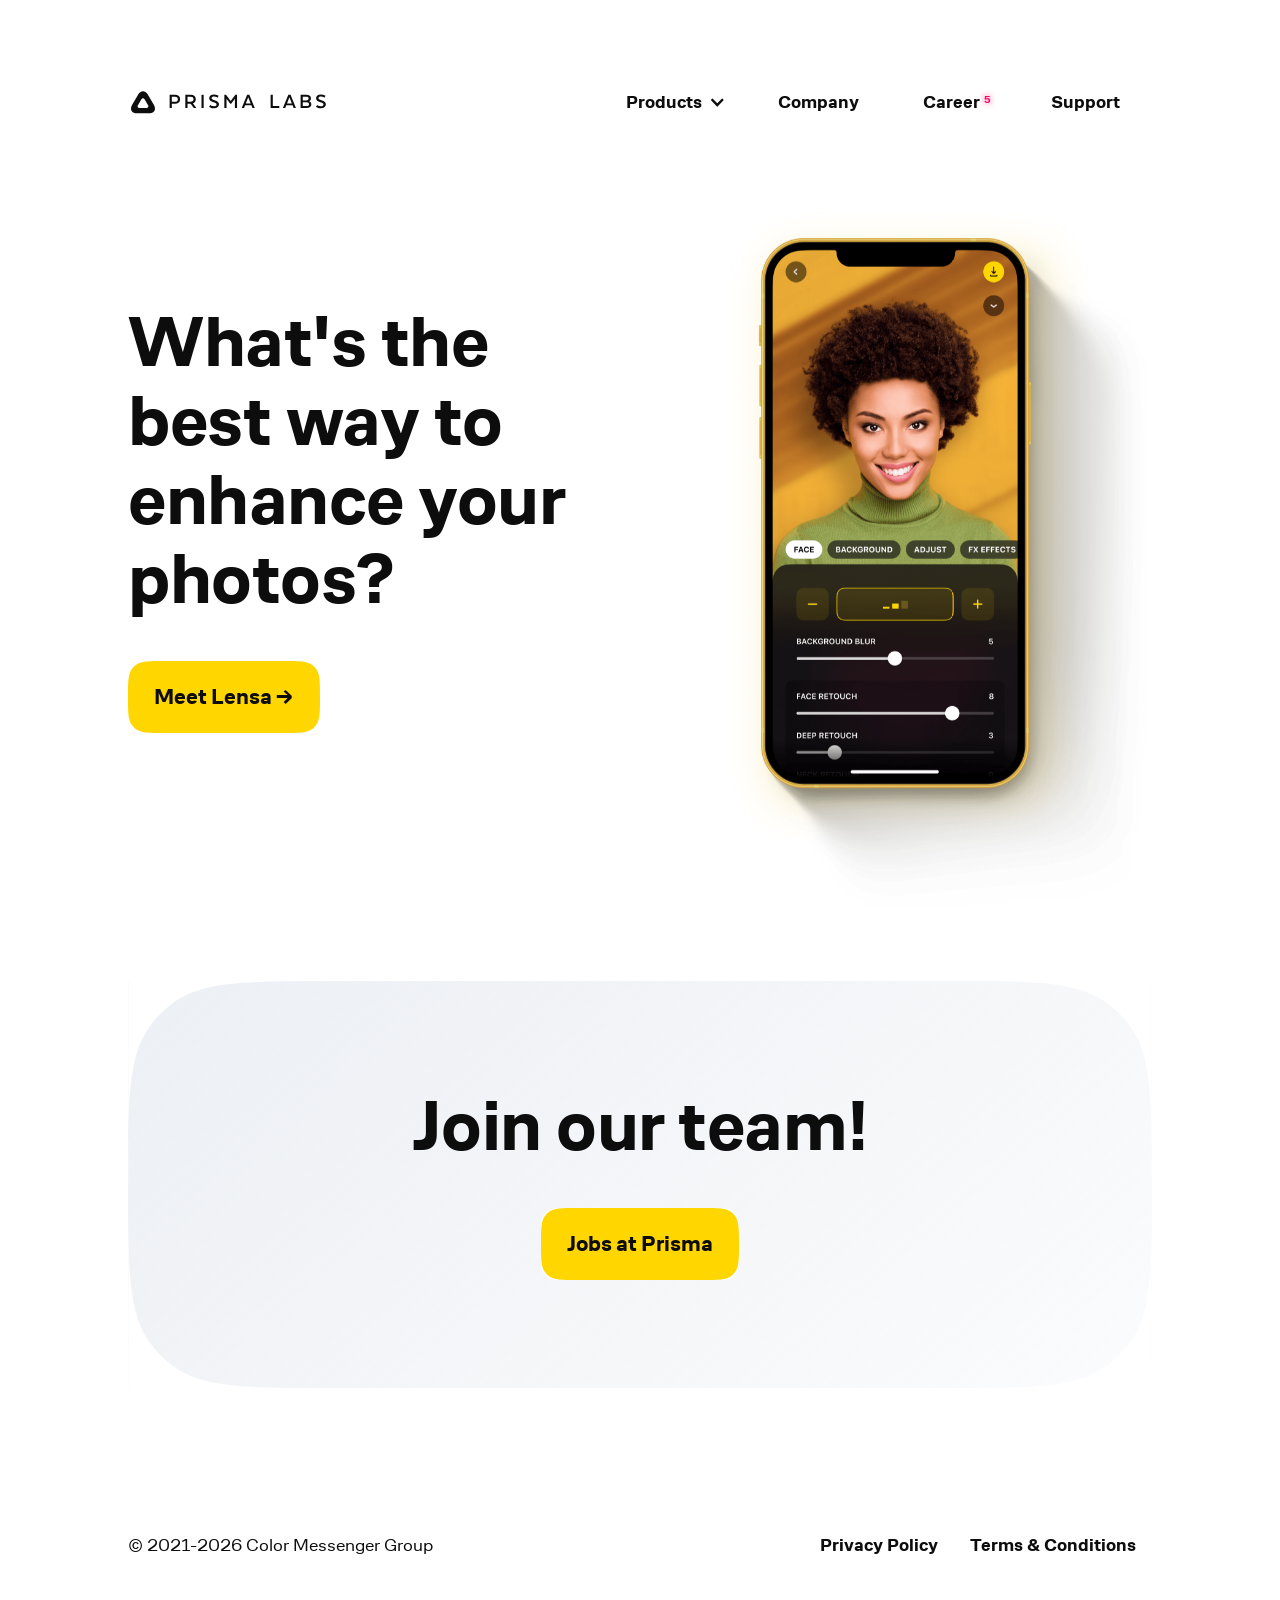
==== index.html @ f0681a7a "初始化" ====
<!DOCTYPE html>
<html data-wf-page="610d3887fad63a102758cff1" data-wf-site="60a2288cdfec46c81a8fad1d" class=" w-mod-js w-mod-ix">
<head>
    <meta http-equiv="Content-Type" content="text/html; charset=UTF-8">
    <style>.wf-force-outline-none[tabindex="-1"]:focus {
        outline: none;
    }</style>

    <title>Color Messenger</title>
    <meta content="Building the future of photo and video editing." name="description">
    <meta content="Color Messenger" property="og:title">
    <meta content="Building the future of photo and video editing." property="og:description">
    <meta content="https://colormessenger.group/image/Home-og.jpg" property="og:image">
    <meta content="Color Messenger" property="twitter:title">
    <meta content="Building the future of photo and video editing." property="twitter:description">
    <meta content="https://colormessenger.group/image/Home-og.jpg" property="twitter:image">
    <meta property="og:type" content="website">
    <meta content="summary_large_image" name="twitter:card">
    <meta content="width=device-width, initial-scale=1" name="viewport">
    <link href="./css/normalize.css" rel="stylesheet" type="text/css">
    <link href="./css/components.css" rel="stylesheet" type="text/css">
    <link href="./css/prisma-labs-e1c074.css" rel="stylesheet" type="text/css">
    <!-- [if lt IE 9]>
    <script src="https://cdnjs.cloudflare.com/ajax/libs/html5shiv/3.7.3/html5shiv.min.js"
            type="text/javascript"></script><![endif] -->
    <script type="text/javascript" async="" src="script/analytics.js"></script>
    <script type="text/javascript">!function (o, c) {
        var n = c.documentElement, t = " w-mod-";
        n.className += t + "js", ("ontouchstart" in o || o.DocumentTouch && c instanceof DocumentTouch) && (n.className += t + "touch")
    }(window, document);</script>
    <link href="https://colormessenger.group/image/favicon.png" rel="shortcut icon" type="image/x-icon">
    <link href="https://colormessenger.group/image/webclip.png" rel="apple-touch-icon">
    <script async="" src="./script/js"></script>
    <script type="text/javascript">window.dataLayer = window.dataLayer || [];

    function gtag() {
        dataLayer.push(arguments);
    }

    gtag('js', new Date());
    gtag('config', 'UA-79852808-1', {'anonymize_ip': false});</script>
    <style>
        video {
            background-color: transparent !important;
            top: 0;
            left: 0;
            clip-path: inset(1px 1px);
        }
    </style>
    <!--  F’in sweet Webflow Hacks  -->
    <script>
        // when the DOM is ready
        document.addEventListener("DOMContentLoaded", function () {
            // get the the span element
            const yrSpan = document.querySelector('.current-year');
            // get the current year
            const currentYr = new Date().getFullYear();
            // set the year span element's text to the current year
            yrSpan.textContent = currentYr;
        });
    </script>
    <style>
        selector {
            cursor: none !important;
        }

        {
            cursor: none
        ;
            margin: 0
        ;
            padding: 0
        ;
        }
        .cursor-wrapper, .cursor-small {
            pointer-events: none;
        }

        .blend {
            mix-blend-mode: difference;
        }

        .pointer-none {
            pointer-events: none;
        }
    </style>
    <style type="text/css">/* Copyright 2014-present Evernote Corporation. All rights reserved. */
    @keyframes caretBlink {
        from {
            opacity: 1.0;
        }
        to {
            opacity: 0.0;
        }
    }

    @keyframes rotateSpinner {
        from {
            transform: rotate(0deg);
        }
        to {
            transform: rotate(360deg);
        }
    }

    #text-tool-caret {
        animation-name: caretBlink;
        animation-iteration-count: infinite;
        animation-timing-function: cubic-bezier(1.0, 0, 0, 1.0);
        animation-duration: 1s;
    }

    #en-markup-loading-spinner {
        position: absolute;
        top: calc(50% - 16px);
        left: calc(50% - 16px);
        width: 32px;
        height: 32px;
    }

    #en-markup-loading-spinner img {
        position: relative;
        top: 0px;
        left: 0px;
        animation-name: rotateSpinner;
        animation-duration: 0.6s;
        animation-iteration-count: infinite;
        animation-timing-function: linear;
    }
    </style>
    <style type="text/css">/* Copyright 2014-present Evernote Corporation. All rights reserved. */
    .skitchToastBoxContainer {
        position: absolute;
        width: 100%;
        text-align: center;
        top: 30px;
        -webkit-user-select: none;
        -moz-user-select: none;
        pointer-events: none;
    }

    .skitchToastBox {
        width: 200px;
        height: 16px;
        padding: 12px;
        background-color: rgba(47, 55, 61, 0.95);
        border-radius: 4px;
        color: white;
        cursor: default;
        font-size: 10pt;
        text-shadow: 1px 1px 2px rgba(0, 0, 0, 0.32);
        font-family: 'Soleil', Helvetica, Arial, sans-serif;
        border: 2px rgba(255, 255, 255, 0.38) solid;
    }

    .lang-zh-cn .skitchToastBox {
        font-family: '微软雅黑', 'Microsoft YaHei', SimSun,
        '&#x30E1;&#x30A4;&#x30EA;&#x30AA;', Meiryo, 'MS PGothic', 'Soleil',
        Helvetica, Arial, sans-serif;
    }

    .lang-ja-jp .skitchToastBox {
        font-family: '&#x30E1;&#x30A4;&#x30EA;&#x30AA;', Meiryo, 'MS PGothic',
        '微软雅黑', 'Microsoft YaHei', SimSun, 'Soleil', Helvetica, Arial,
        sans-serif;
    }

    .skitchToast {
        padding-left: 20px;
        padding-right: 20px;
        display: inline-block;
        height: 10px;
        color: #f1f5f8;
        text-align: center;
    }

    .skitchVisible {
        /* Don't remove this class it's a hack used by the Evernote Clipper */
    }
    </style>
    <style type="text/css">/* Copyright 2014-present Evernote Corporation. All rights reserved. */

    @font-face {
        font-family: 'Soleil';
        src: url([data-uri]);
        font-weight: normal;
        font-style: normal;
    }
    </style>
    <style type="text/css">/* Copyright 2019-present Evernote Corporation. All rights reserved. */

    #en-markup-disabled {
        position: fixed;
        z-index: 9999;
        width: 100%;
        height: 100%;
        top: 0px;
        left: 0px;
        cursor: default;
        -webkit-user-select: none;
    }

    #en-markup-alert-container {
        position: absolute;
        z-index: 9999;
        width: 450px;
        left: calc(50% - 225px);
        top: calc(50% - 85px);
        background-color: white;
        box-shadow: 0 2px 7px 1px rgba(0, 0, 0, 0.35);
        -webkit-user-select: none;
    }

    #en-markup-alert-container .cell-1 {
        position: relative;
        height: 110px;
        width: 105px;
        float: left;
        text-align: center;
        background-image: url([data-uri]);
        background-position: 65% 50%;
        background-repeat: no-repeat;
    }

    #en-markup-alert-container .cell-2 {
        position: relative;
        float: left;
        width: 345px;
        margin-top: 29px;
        margin-bottom: 20px;
    }

    #en-markup-alert-container .cell-2 .cell-2-title {
        margin-bottom: 5px;
        padding-right: 30px;
        font-size: 12pt;
        font-family: Tahoma, Arial;
    }

    #en-markup-alert-container .cell-2 .cell-2-message {
        padding-right: 30px;
        font-size: 9.5pt;
        font-family: Tahoma, Arial;
    }

    #en-markup-alert-container .cell-3 {
        position: relative;
        width: 450px;
        height: 60px;
        float: left;
        background-color: rgb(240, 240, 240);
    }

    #en-markup-alert-container .cell-3 button {
        position: absolute;
        top: 12px;
        right: 15px;
        width: 110px;
        height: 36px;
    }

    #en-markup-alert-container .cell-3 button.alt-button {
        position: absolute;
        top: 12px;
        right: 140px;
        width: 110px;
        height: 36px;
    }
    </style>
</head>
<body>
<div class="w-embed">
    <style>
        body {
            will-change: scale;
            -webkit-font-smoothing: antialiased;
        }

        @media screen and (min-width: 1600px) {
            h2 {
                font-size: 84px;
            }

            .banner-wrapper {
                max-width: 800px;
            }
        }

        @media screen and (min-width: 1842px) {
            h2 {
                font-size: 96px;
            }

            .banner-wrapper {
                max-width: 1000px;
            }
        }

        selector {
            cursor: none !important;
        }

        {
            cursor: none
        ;
            margin: 0
        ;
            padding: 0
        ;
        }
        .cursor-wrapper, .cursor-small {
            pointer-events: none;
        }

        .blend {
            mix-blend-mode: difference;
        }

        .pointer-none {
            pointer-events: none;
        }

        .iphone, .before, .after-pen, .before-pen {
            image-rendering: -webkit-optimize-contrast;
        }
    </style>
</div>
<div class="cursor-wrapper" style="background-color: rgba(255, 255, 255, 0);">
    <div class="navbar load wf-section" style="display: none;">
        <div class="container nav load"><img src="./image/spinner-s.svg" loading="lazy" alt="" class="image-5"
                                             style="transform: translate3d(0px, 0px, 0px) scale3d(1, 1, 1) rotateX(0deg) rotateY(0deg) rotateZ(360.804deg) skew(0deg, 0deg); transform-style: preserve-3d; opacity: 0; will-change: transform;">
        </div>
    </div>
</div>
<div data-animation="over-right" class="navbar w-nav" data-easing2="ease" data-easing="ease" data-collapse="medium"
     role="banner" data-no-scroll="1" data-duration="400" id="nav">
    <div class="container nav">
        <div data-w-id="8202f430-7c81-dd83-9bd5-3db75f70a34e" class="logo-container">
            <div class="move"
                 style="will-change: transform; transform: translate3d(0px, 0px, 0px) scale3d(1, 1, 1) rotateX(0deg) rotateY(0deg) rotateZ(0deg) skew(0deg, 0deg); transform-style: preserve-3d;">
                <a href="https://prisma-ai.com/index.html" data-w-id="8202f430-7c81-dd83-9bd5-3db75f70a350"
                   aria-current="page" class="brand w-nav-brand w--current"><img src="./image/logo-s.svg" loading="lazy"
                                                                                 alt="" class="logo-image"></a>
                <link rel="prefetch" href="https://prisma-ai.com/">
            </div>
        </div>
        <nav role="navigation" class="nav-menu w-nav-menu">
            <div data-w-id="afb98085-94b6-bff7-91e0-10f9e30d69ef" class="nav-container"
                 style="will-change: transform; transform: translate3d(-0.00256px, 0.00272px, 0px) scale3d(1, 1, 1) rotateX(0deg) rotateY(0deg) rotateZ(0deg) skew(0deg, 0deg); transform-style: preserve-3d;">
                <div class="move"
                     style="will-change: transform; transform: translate3d(0.00512px, -0.00544px, 0px) scale3d(1, 1, 1) rotateX(0deg) rotateY(0deg) rotateZ(0deg) skew(0deg, 0deg); transform-style: preserve-3d;">
                    <div data-hover="true" data-delay="0" data-w-id="abb3311c-57e7-9a3b-8cf0-8936d2879c8b"
                         class="w-dropdown" style="">
                        <div class="navlink dropdown w-dropdown-toggle" id="w-dropdown-toggle-0"
                             aria-controls="w-dropdown-list-0" aria-haspopup="menu" aria-expanded="false" role="button"
                             tabindex="0">
                            <div class="icon w-icon-dropdown-toggle" aria-hidden="true"></div>
                            <div>Products</div>
                        </div>
                        <nav class="dropdown-list w-dropdown-list"
                             style="opacity: 0; transform: translate3d(0px, -20px, 0px) scale3d(1, 1, 1) rotateX(0deg) rotateY(0deg) rotateZ(0deg) skew(0deg, 0deg); transform-style: preserve-3d;"
                             id="w-dropdown-list-0" aria-labelledby="w-dropdown-toggle-0">
                            <a href="https://prisma-ai.com/prisma.html" class="navlink w-inline-block" tabindex="0">
                                <div class="navlink-text">Prisma</div>
                            </a>
                            <link rel="prefetch" href="https://prisma-ai.com/prisma">
                            <a href="https://prisma-ai.com/lensa.html" class="navlink w-inline-block" tabindex="0">
                                <div class="navlink-text">Lensa</div>
                            </a>
                            <link rel="prefetch" href="https://prisma-ai.com/lensa">
                        </nav>
                    </div>
                </div>
            </div>
            <div data-w-id="8202f430-7c81-dd83-9bd5-3db75f70a369" class="nav-container">
                <div class="move"
                     style="will-change: transform; transform: translate3d(-0.00544px, 0.00544px, 0px) scale3d(1, 1, 1) rotateX(0deg) rotateY(0deg) rotateZ(0deg) skew(0deg, 0deg); transform-style: preserve-3d;">
                    <a href="https://prisma-ai.com/about.html" class="navlink w-inline-block">
                        <div class="navlink-text"
                             style="will-change: transform; transform: translate3d(0.00272px, -0.00272px, 0px) scale3d(1, 1, 1) rotateX(0deg) rotateY(0deg) rotateZ(0deg) skew(0deg, 0deg); transform-style: preserve-3d;">
                            Company
                        </div>
                    </a>
                    <link rel="prefetch" href="https://prisma-ai.com/about">
                </div>
            </div>
            <div data-w-id="8202f430-7c81-dd83-9bd5-3db75f70a362" class="nav-container">
                <div class="move"
                     style="will-change: transform; transform: translate3d(-0.00544px, 0.00544px, 0px) scale3d(1, 1, 1) rotateX(0deg) rotateY(0deg) rotateZ(0deg) skew(0deg, 0deg); transform-style: preserve-3d;">
                    <a href="https://prisma-ai.com/career.html" class="navlink w-inline-block">
                        <div class="navlink-text"
                             style="will-change: transform; transform: translate3d(0.00272px, -0.00272px, 0px) scale3d(1, 1, 1) rotateX(0deg) rotateY(0deg) rotateZ(0deg) skew(0deg, 0deg); transform-style: preserve-3d;">
                            Career<span class="text-span">5</span></div>
                    </a>
                    <link rel="prefetch" href="https://prisma-ai.com/career">
                </div>
            </div>
            <div data-w-id="558069cc-b830-e242-886b-86523f194759" class="nav-container">
                <div class="move"
                     style="will-change: transform; transform: translate3d(-0.00512px, -0.00512px, 0px) scale3d(1, 1, 1) rotateX(0deg) rotateY(0deg) rotateZ(0deg) skew(0deg, 0deg); transform-style: preserve-3d;">
                    <a href="https://prisma-ai.com/support.html" class="navlink w-inline-block">
                        <div class="navlink-text"
                             style="will-change: transform; transform: translate3d(0.00256px, 0.00256px, 0px) scale3d(1, 1, 1) rotateX(0deg) rotateY(0deg) rotateZ(0deg) skew(0deg, 0deg); transform-style: preserve-3d;">
                            Support
                        </div>
                    </a>
                    <link rel="prefetch" href="https://prisma-ai.com/support">
                </div>
            </div>
        </nav>
        <div class="menu-button w-nav-button" style="-webkit-user-select: text;" aria-label="menu" role="button"
             tabindex="0" aria-controls="w-nav-overlay-0" aria-haspopup="menu" aria-expanded="false"><img
                src="./image/menu-icn.svg" loading="lazy" alt=""></div>
    </div>
    <div class="w-nav-overlay" data-wf-ignore="" id="w-nav-overlay-0"></div>
</div>
<div class="section lensa wf-section">
    <div class="container lensa swap">
        <div class="grid56 full">
            <div class="txt-app-wrapper">
                <h2>What's the best way to enhance your photos?</h2>
                <div class="home-btn-wrapper uc">
                    <div class="cta-a-container">
                        <div class="move"
                             style="will-change: transform; transform: translate3d(0px, 0px, 0px) scale3d(1, 1, 1) rotateX(0deg) rotateY(0deg) rotateZ(0deg) skew(0deg, 0deg); transform-style: preserve-3d;">
                            <div class="yellow-shadow"></div>
                            <a href="https://prisma-ai.com/lensa.html" class="link-block cta w-inline-block">
                                <div class="text-block"
                                     style="will-change: transform; transform: translate3d(0px, 0px, 0px) scale3d(1, 1, 1) rotateX(0deg) rotateY(0deg) rotateZ(0deg) skew(0deg, 0deg); transform-style: preserve-3d;">
                                    Meet Lensa →
                                </div>
                            </a>
                        </div>
                    </div>
                </div>
            </div>
        </div>
        <div class="grid44 full">
            <div class="iphone-wrapper">
                <a data-w-id="43f8f9f9-abc6-8c7a-23a5-bdb75ff9696d" href="https://prisma-ai.com/lensa.html"
                   class="hover w-inline-block"></a><img src="./image/lensa-before-img.png" loading="lazy"
                                                         style="opacity: 0; will-change: transform; transform: translate3d(-0.0068px, 0.0068px, 0px) scale3d(1, 1, 1) rotateX(0deg) rotateY(0deg) rotateZ(0deg) skew(0deg, 0deg); transform-style: preserve-3d;"
                                                         alt="" class="before"><img src="./image/lensa-img.png"
                                                                                    loading="lazy" alt="" class="iphone"
                                                                                    style="will-change: transform; transform: translate3d(-0.0068px, 0.0068px, 0px) scale3d(1, 1, 1) rotateX(0deg) rotateY(0deg) rotateZ(0deg) skew(0deg, 0deg); transform-style: preserve-3d;"><img
                    src="./image/lensa-before-arrow-img.png" loading="lazy"
                    sizes="(max-width: 479px) 87vw, (max-width: 767px) 45vw, 40vw"
                    srcset="image/lensa-before-arrow-img-p-500.png 500w, image/lensa-before-arrow-img-p-800.png 800w, image/lensa-before-arrow-img-p-1080.png 1080w, image/lensa-before-arrow-img.png 1668w"
                    alt="" class="before-pen"
                    style="will-change: transform; transform: translate3d(-0.0034px, 0.0034px, 0px) scale3d(1, 1, 1) rotateX(0deg) rotateY(0deg) rotateZ(0deg) skew(0deg, 0deg); transform-style: preserve-3d; opacity: 0;"><img
                    src="./image/lensa-after-arrow-img.png" loading="lazy"
                    style="opacity: 0; will-change: transform; transform: translate3d(-0.0034px, 0.0034px, 0px) scale3d(1, 1, 1) rotateX(0deg) rotateY(0deg) rotateZ(0deg) skew(0deg, 0deg); transform-style: preserve-3d;"
                    sizes="(max-width: 479px) 87vw, (max-width: 767px) 45vw, 40vw"
                    srcset="image/lensa-after-arrow-img-p-500.png 500w, image/lensa-after-arrow-img-p-800.png 800w, image/lensa-after-arrow-img-p-1080.png 1080w, image/lensa-after-arrow-img.png 1668w"
                    alt="" class="after-pen">
                <div data-w-id="134d000e-1f27-fdc9-5788-770af3a585b2"
                     style="transform: translate3d(0px, 0px, 0px) scale3d(1, 1, 1) rotateX(0deg) rotateY(0deg) rotateZ(0deg) skew(0deg, 0deg); transform-style: preserve-3d;"
                     class="video-blob w-embed">
                    <video autoplay="" loop="" muted="" playsinline=""
                           src="video/orange-blob.mp4" type="video/mp4"
                           style="width:100%; height:100%;"></video>
                </div>
            </div>
        </div>
    </div>
</div>
<div class="section career wf-section">
    <div class="container">
        <div class="banner">
            <div class="banner-wrapper">
                <h2>Join our team!</h2>
                <div data-w-id="f3b15792-deb8-39b3-96b8-26dce97919f6" class="magnet-container">
                    <div class="move"
                         style="will-change: transform; transform: translate3d(0px, 0px, 0px) scale3d(1, 1, 1) rotateX(0deg) rotateY(0deg) rotateZ(0deg) skew(0deg, 0deg); transform-style: preserve-3d;">
                        <a href="https://prisma-ai.com/career.html" class="link-block cta w-inline-block">
                            <div class="text-block"
                                 style="will-change: transform; transform: translate3d(0px, 0px, 0px) scale3d(1, 1, 1) rotateX(0deg) rotateY(0deg) rotateZ(0deg) skew(0deg, 0deg); transform-style: preserve-3d;">
                                Jobs at Prisma
                            </div>
                        </a>
                        <div class="yellow-shadow"></div>
                    </div>
                </div>
            </div>
        </div>
    </div>
</div>
<div class="section footer wf-section">
    <div class="container">
        <div class="w-layout-grid grid-2">
            <div id="w-node-_724b4703-0a40-a6ae-9e73-23751d22e531-1d22e52e" class="navlink-text-wrapper">
                <div class="bottom-text">© 2021-<span class="current-year">2022</span> Color Messenger Group</div>
            </div>
            <div id="w-node-_724b4703-0a40-a6ae-9e73-23751d22e534-1d22e52e" class="div-block">
                <div data-w-id="724b4703-0a40-a6ae-9e73-23751d22e535" class="nav-container footer">
                    <div class="move"
                         style="will-change: transform; transform: translate3d(0px, 0px, 0px) scale3d(1, 1, 1) rotateX(0deg) rotateY(0deg) rotateZ(0deg) skew(0deg, 0deg); transform-style: preserve-3d;">
                        <a href="https://prisma-ai.com/web-privacy" class="navlink footer w-inline-block">
                            <div class="navlink-text"
                                 style="will-change: transform; transform: translate3d(0px, 0px, 0px) scale3d(1, 1, 1) rotateX(0deg) rotateY(0deg) rotateZ(0deg) skew(0deg, 0deg); transform-style: preserve-3d;">
                                Privacy Policy
                            </div>
                        </a>
                    </div>
                </div>
                <div data-w-id="724b4703-0a40-a6ae-9e73-23751d22e53a" class="nav-container">
                    <div class="move"
                         style="will-change: transform; transform: translate3d(0px, 0px, 0px) scale3d(1, 1, 1) rotateX(0deg) rotateY(0deg) rotateZ(0deg) skew(0deg, 0deg); transform-style: preserve-3d;">
                        <a href="https://prisma-ai.com/terms" class="navlink footer w-inline-block">
                            <div class="navlink-text"
                                 style="will-change: transform; transform: translate3d(0px, 0px, 0px) scale3d(1, 1, 1) rotateX(0deg) rotateY(0deg) rotateZ(0deg) skew(0deg, 0deg); transform-style: preserve-3d;">
                                Terms &amp; Conditions
                            </div>
                        </a>
                    </div>
                </div>
            </div>
        </div>
    </div>
</div>
<script src="./script/jquery-3.5.1.min.dc5e7f18c8.js" type="text/javascript"
        integrity="sha256-9/aliU8dGd2tb6OSsuzixeV4y/faTqgFtohetphbbj0=" crossorigin="anonymous"></script>
<script src="./script/prisma-labs-e1c074.js" type="text/javascript"></script>
<!-- [if lte IE 9]>
<script src="https://cdnjs.cloudflare.com/ajax/libs/placeholders/3.0.2/placeholders.min.js"></script><![endif] -->

</body>
</html>
---- css/components.css ----
@font-face {
  font-family: 'webflow-icons';
  src: url("[data-uri]") format('truetype');
  font-weight: normal;
  font-style: normal;
}
[class^="w-icon-"],
[class*=" w-icon-"] {
  /* use !important to prevent issues with browser extensions that change fonts */
  font-family: 'webflow-icons' !important;
  speak: none;
  font-style: normal;
  font-weight: normal;
  font-variant: normal;
  text-transform: none;
  line-height: 1;
  /* Better Font Rendering =========== */
  -webkit-font-smoothing: antialiased;
  -moz-osx-font-smoothing: grayscale;
}
.w-icon-slider-right:before {
  content: "\e600";
}
.w-icon-slider-left:before {
  content: "\e601";
}
.w-icon-nav-menu:before {
  content: "\e602";
}
.w-icon-arrow-down:before,
.w-icon-dropdown-toggle:before {
  content: "\e603";
}
.w-icon-file-upload-remove:before {
  content: "\e900";
}
.w-icon-file-upload-icon:before {
  content: "\e903";
}
* {
  -webkit-box-sizing: border-box;
  -moz-box-sizing: border-box;
  box-sizing: border-box;
}
html {
  height: 100%;
}
body {
  margin: 0;
  min-height: 100%;
  background-color: #fff;
  font-family: Arial, sans-serif;
  font-size: 14px;
  line-height: 20px;
  color: #333;
}
img {
  max-width: 100%;
  vertical-align: middle;
  display: inline-block;
}
html.w-mod-touch * {
  background-attachment: scroll !important;
}
.w-block {
  display: block;
}
.w-inline-block {
  max-width: 100%;
  display: inline-block;
}
.w-clearfix:before,
.w-clearfix:after {
  content: " ";
  display: table;
  grid-column-start: 1;
  grid-row-start: 1;
  grid-column-end: 2;
  grid-row-end: 2;
}
.w-clearfix:after {
  clear: both;
}
.w-hidden {
  display: none;
}
.w-button {
  display: inline-block;
  padding: 9px 15px;
  background-color: #3898EC;
  color: white;
  border: 0;
  line-height: inherit;
  text-decoration: none;
  cursor: pointer;
  border-radius: 0;
}
input.w-button {
  -webkit-appearance: button;
}
html[data-w-dynpage] [data-w-cloak] {
  color: transparent !important;
}
.w-webflow-badge,
.w-webflow-badge * {
  position: static;
  left: auto;
  top: auto;
  right: auto;
  bottom: auto;
  z-index: auto;
  display: block;
  visibility: visible;
  overflow: visible;
  overflow-x: visible;
  overflow-y: visible;
  box-sizing: border-box;
  width: auto;
  height: auto;
  max-height: none;
  max-width: none;
  min-height: 0;
  min-width: 0;
  margin: 0;
  padding: 0;
  float: none;
  clear: none;
  border: 0 none transparent;
  border-radius: 0;
  background: none;
  background-image: none;
  background-position: 0% 0%;
  background-size: auto auto;
  background-repeat: repeat;
  background-origin: padding-box;
  background-clip: border-box;
  background-attachment: scroll;
  background-color: transparent;
  box-shadow: none;
  opacity: 1.0;
  transform: none;
  transition: none;
  direction: ltr;
  font-family: inherit;
  font-weight: inherit;
  color: inherit;
  font-size: inherit;
  line-height: inherit;
  font-style: inherit;
  font-variant: inherit;
  text-align: inherit;
  letter-spacing: inherit;
  text-decoration: inherit;
  text-indent: 0;
  text-transform: inherit;
  list-style-type: disc;
  text-shadow: none;
  font-smoothing: auto;
  vertical-align: baseline;
  cursor: inherit;
  white-space: inherit;
  word-break: normal;
  word-spacing: normal;
  word-wrap: normal;
}
.w-webflow-badge {
  position: fixed !important;
  display: inline-block !important;
  visibility: visible !important;
  opacity: 1 !important;
  z-index: 2147483647 !important;
  top: auto !important;
  right: 12px !important;
  bottom: 12px !important;
  left: auto !important;
  color: #AAADB0 !important;
  background-color: #fff !important;
  border-radius: 3px !important;
  padding: 6px 8px 6px 6px !important;
  font-size: 12px !important;
  opacity: 1.0 !important;
  line-height: 14px !important;
  text-decoration: none !important;
  transform: none !important;
  margin: 0 !important;
  width: auto !important;
  height: auto !important;
  overflow: visible !important;
  white-space: nowrap;
  box-shadow: 0 0 0 1px rgba(0, 0, 0, 0.1), 0px 1px 3px rgba(0, 0, 0, 0.1);
  cursor: pointer;
}
.w-webflow-badge > img {
  display: inline-block !important;
  visibility: visible !important;
  opacity: 1 !important;
  vertical-align: middle !important;
}
h1,
h2,
h3,
h4,
h5,
h6 {
  font-weight: bold;
  margin-bottom: 10px;
}
h1 {
  font-size: 38px;
  line-height: 44px;
  margin-top: 20px;
}
h2 {
  font-size: 32px;
  line-height: 36px;
  margin-top: 20px;
}
h3 {
  font-size: 24px;
  line-height: 30px;
  margin-top: 20px;
}
h4 {
  font-size: 18px;
  line-height: 24px;
  margin-top: 10px;
}
h5 {
  font-size: 14px;
  line-height: 20px;
  margin-top: 10px;
}
h6 {
  font-size: 12px;
  line-height: 18px;
  margin-top: 10px;
}
p {
  margin-top: 0;
  margin-bottom: 10px;
}
blockquote {
  margin: 0 0 10px 0;
  padding: 10px 20px;
  border-left: 5px solid #E2E2E2;
  font-size: 18px;
  line-height: 22px;
}
figure {
  margin: 0;
  margin-bottom: 10px;
}
figcaption {
  margin-top: 5px;
  text-align: center;
}
ul,
ol {
  margin-top: 0px;
  margin-bottom: 10px;
  padding-left: 40px;
}
.w-list-unstyled {
  padding-left: 0;
  list-style: none;
}
.w-embed:before,
.w-embed:after {
  content: " ";
  display: table;
  grid-column-start: 1;
  grid-row-start: 1;
  grid-column-end: 2;
  grid-row-end: 2;
}
.w-embed:after {
  clear: both;
}
.w-video {
  width: 100%;
  position: relative;
  padding: 0;
}
.w-video iframe,
.w-video object,
.w-video embed {
  position: absolute;
  top: 0;
  left: 0;
  width: 100%;
  height: 100%;
}
fieldset {
  padding: 0;
  margin: 0;
  border: 0;
}
button,
html input[type='button'],
input[type='reset'] {
  border: 0;
  cursor: pointer;
  -webkit-appearance: button;
}
.w-form {
  margin: 0 0 15px;
}
.w-form-done {
  display: none;
  padding: 20px;
  text-align: center;
  background-color: #dddddd;
}
.w-form-fail {
  display: none;
  margin-top: 10px;
  padding: 10px;
  background-color: #ffdede;
}
label {
  display: block;
  margin-bottom: 5px;
  font-weight: bold;
}
.w-input,
.w-select {
  display: block;
  width: 100%;
  height: 38px;
  padding: 8px 12px;
  margin-bottom: 10px;
  font-size: 14px;
  line-height: 1.428571429;
  color: #333333;
  vertical-align: middle;
  background-color: #ffffff;
  border: 1px solid #cccccc;
}
.w-input:-moz-placeholder,
.w-select:-moz-placeholder {
  color: #999;
}
.w-input::-moz-placeholder,
.w-select::-moz-placeholder {
  color: #999;
  opacity: 1;
}
.w-input:-ms-input-placeholder,
.w-select:-ms-input-placeholder {
  color: #999;
}
.w-input::-webkit-input-placeholder,
.w-select::-webkit-input-placeholder {
  color: #999;
}
.w-input:focus,
.w-select:focus {
  border-color: #3898EC;
  outline: 0;
}
.w-input[disabled],
.w-select[disabled],
.w-input[readonly],
.w-select[readonly],
fieldset[disabled] .w-input,
fieldset[disabled] .w-select {
  cursor: not-allowed;
  background-color: #eeeeee;
}
textarea.w-input,
textarea.w-select {
  height: auto;
}
.w-select {
  background-color: #f3f3f3;
}
.w-select[multiple] {
  height: auto;
}
.w-form-label {
  display: inline-block;
  cursor: pointer;
  font-weight: normal;
  margin-bottom: 0px;
}
.w-radio {
  display: block;
  margin-bottom: 5px;
  padding-left: 20px;
}
.w-radio:before,
.w-radio:after {
  content: " ";
  display: table;
  grid-column-start: 1;
  grid-row-start: 1;
  grid-column-end: 2;
  grid-row-end: 2;
}
.w-radio:after {
  clear: both;
}
.w-radio-input {
  margin: 4px 0 0;
  margin-top: 1px \9;
  line-height: normal;
  float: left;
  margin-left: -20px;
}
.w-radio-input {
  margin-top: 3px;
}
.w-file-upload {
  display: block;
  margin-bottom: 10px;
}
.w-file-upload-input {
  width: 0.1px;
  height: 0.1px;
  opacity: 0;
  overflow: hidden;
  position: absolute;
  z-index: -100;
}
.w-file-upload-default,
.w-file-upload-uploading,
.w-file-upload-success {
  display: inline-block;
  color: #333333;
}
.w-file-upload-error {
  display: block;
  margin-top: 10px;
}
.w-file-upload-default.w-hidden,
.w-file-upload-uploading.w-hidden,
.w-file-upload-error.w-hidden,
.w-file-upload-success.w-hidden {
  display: none;
}
.w-file-upload-uploading-btn {
  display: flex;
  font-size: 14px;
  font-weight: normal;
  cursor: pointer;
  margin: 0;
  padding: 8px 12px;
  border: 1px solid #cccccc;
  background-color: #fafafa;
}
.w-file-upload-file {
  display: flex;
  flex-grow: 1;
  justify-content: space-between;
  margin: 0;
  padding: 8px 9px 8px 11px;
  border: 1px solid #cccccc;
  background-color: #fafafa;
}
.w-file-upload-file-name {
  font-size: 14px;
  font-weight: normal;
  display: block;
}
.w-file-remove-link {
  margin-top: 3px;
  margin-left: 10px;
  width: auto;
  height: auto;
  padding: 3px;
  display: block;
  cursor: pointer;
}
.w-icon-file-upload-remove {
  margin: auto;
  font-size: 10px;
}
.w-file-upload-error-msg {
  display: inline-block;
  color: #ea384c;
  padding: 2px 0;
}
.w-file-upload-info {
  display: inline-block;
  line-height: 38px;
  padding: 0 12px;
}
.w-file-upload-label {
  display: inline-block;
  font-size: 14px;
  font-weight: normal;
  cursor: pointer;
  margin: 0;
  padding: 8px 12px;
  border: 1px solid #cccccc;
  background-color: #fafafa;
}
.w-icon-file-upload-icon,
.w-icon-file-upload-uploading {
  display: inline-block;
  margin-right: 8px;
  width: 20px;
}
.w-icon-file-upload-uploading {
  height: 20px;
}
.w-container {
  margin-left: auto;
  margin-right: auto;
  max-width: 940px;
}
.w-container:before,
.w-container:after {
  content: " ";
  display: table;
  grid-column-start: 1;
  grid-row-start: 1;
  grid-column-end: 2;
  grid-row-end: 2;
}
.w-container:after {
  clear: both;
}
.w-container .w-row {
  margin-left: -10px;
  margin-right: -10px;
}
.w-row:before,
.w-row:after {
  content: " ";
  display: table;
  grid-column-start: 1;
  grid-row-start: 1;
  grid-column-end: 2;
  grid-row-end: 2;
}
.w-row:after {
  clear: both;
}
.w-row .w-row {
  margin-left: 0;
  margin-right: 0;
}
.w-col {
  position: relative;
  float: left;
  width: 100%;
  min-height: 1px;
  padding-left: 10px;
  padding-right: 10px;
}
.w-col .w-col {
  padding-left: 0;
  padding-right: 0;
}
.w-col-1 {
  width: 8.33333333%;
}
.w-col-2 {
  width: 16.66666667%;
}
.w-col-3 {
  width: 25%;
}
.w-col-4 {
  width: 33.33333333%;
}
.w-col-5 {
  width: 41.66666667%;
}
.w-col-6 {
  width: 50%;
}
.w-col-7 {
  width: 58.33333333%;
}
.w-col-8 {
  width: 66.66666667%;
}
.w-col-9 {
  width: 75%;
}
.w-col-10 {
  width: 83.33333333%;
}
.w-col-11 {
  width: 91.66666667%;
}
.w-col-12 {
  width: 100%;
}
.w-hidden-main {
  display: none !important;
}
@media screen and (max-width: 991px) {
  .w-container {
    max-width: 728px;
  }
  .w-hidden-main {
    display: inherit !important;
  }
  .w-hidden-medium {
    display: none !important;
  }
  .w-col-medium-1 {
    width: 8.33333333%;
  }
  .w-col-medium-2 {
    width: 16.66666667%;
  }
  .w-col-medium-3 {
    width: 25%;
  }
  .w-col-medium-4 {
    width: 33.33333333%;
  }
  .w-col-medium-5 {
    width: 41.66666667%;
  }
  .w-col-medium-6 {
    width: 50%;
  }
  .w-col-medium-7 {
    width: 58.33333333%;
  }
  .w-col-medium-8 {
    width: 66.66666667%;
  }
  .w-col-medium-9 {
    width: 75%;
  }
  .w-col-medium-10 {
    width: 83.33333333%;
  }
  .w-col-medium-11 {
    width: 91.66666667%;
  }
  .w-col-medium-12 {
    width: 100%;
  }
  .w-col-stack {
    width: 100%;
    left: auto;
    right: auto;
  }
}
@media screen and (max-width: 767px) {
  .w-hidden-main {
    display: inherit !important;
  }
  .w-hidden-medium {
    display: inherit !important;
  }
  .w-hidden-small {
    display: none !important;
  }
  .w-row,
  .w-container .w-row {
    margin-left: 0;
    margin-right: 0;
  }
  .w-col {
    width: 100%;
    left: auto;
    right: auto;
  }
  .w-col-small-1 {
    width: 8.33333333%;
  }
  .w-col-small-2 {
    width: 16.66666667%;
  }
  .w-col-small-3 {
    width: 25%;
  }
  .w-col-small-4 {
    width: 33.33333333%;
  }
  .w-col-small-5 {
    width: 41.66666667%;
  }
  .w-col-small-6 {
    width: 50%;
  }
  .w-col-small-7 {
    width: 58.33333333%;
  }
  .w-col-small-8 {
    width: 66.66666667%;
  }
  .w-col-small-9 {
    width: 75%;
  }
  .w-col-small-10 {
    width: 83.33333333%;
  }
  .w-col-small-11 {
    width: 91.66666667%;
  }
  .w-col-small-12 {
    width: 100%;
  }
}
@media screen and (max-width: 479px) {
  .w-container {
    max-width: none;
  }
  .w-hidden-main {
    display: inherit !important;
  }
  .w-hidden-medium {
    display: inherit !important;
  }
  .w-hidden-small {
    display: inherit !important;
  }
  .w-hidden-tiny {
    display: none !important;
  }
  .w-col {
    width: 100%;
  }
  .w-col-tiny-1 {
    width: 8.33333333%;
  }
  .w-col-tiny-2 {
    width: 16.66666667%;
  }
  .w-col-tiny-3 {
    width: 25%;
  }
  .w-col-tiny-4 {
    width: 33.33333333%;
  }
  .w-col-tiny-5 {
    width: 41.66666667%;
  }
  .w-col-tiny-6 {
    width: 50%;
  }
  .w-col-tiny-7 {
    width: 58.33333333%;
  }
  .w-col-tiny-8 {
    width: 66.66666667%;
  }
  .w-col-tiny-9 {
    width: 75%;
  }
  .w-col-tiny-10 {
    width: 83.33333333%;
  }
  .w-col-tiny-11 {
    width: 91.66666667%;
  }
  .w-col-tiny-12 {
    width: 100%;
  }
}
.w-widget {
  position: relative;
}
.w-widget-map {
  width: 100%;
  height: 400px;
}
.w-widget-map label {
  width: auto;
  display: inline;
}
.w-widget-map img {
  max-width: inherit;
}
.w-widget-map .gm-style-iw {
  text-align: center;
}
.w-widget-map .gm-style-iw > button {
  display: none !important;
}
.w-widget-twitter {
  overflow: hidden;
}
.w-widget-twitter-count-shim {
  display: inline-block;
  vertical-align: top;
  position: relative;
  width: 28px;
  height: 20px;
  text-align: center;
  background: white;
  border: #758696 solid 1px;
  border-radius: 3px;
}
.w-widget-twitter-count-shim * {
  pointer-events: none;
  -webkit-user-select: none;
  -moz-user-select: none;
  -ms-user-select: none;
  user-select: none;
}
.w-widget-twitter-count-shim .w-widget-twitter-count-inner {
  position: relative;
  font-size: 15px;
  line-height: 12px;
  text-align: center;
  color: #999;
  font-family: serif;
}
.w-widget-twitter-count-shim .w-widget-twitter-count-clear {
  position: relative;
  display: block;
}
.w-widget-twitter-count-shim.w--large {
  width: 36px;
  height: 28px;
}
.w-widget-twitter-count-shim.w--large .w-widget-twitter-count-inner {
  font-size: 18px;
  line-height: 18px;
}
.w-widget-twitter-count-shim:not(.w--vertical) {
  margin-left: 5px;
  margin-right: 8px;
}
.w-widget-twitter-count-shim:not(.w--vertical).w--large {
  margin-left: 6px;
}
.w-widget-twitter-count-shim:not(.w--vertical):before,
.w-widget-twitter-count-shim:not(.w--vertical):after {
  top: 50%;
  left: 0;
  border: solid transparent;
  content: " ";
  height: 0;
  width: 0;
  position: absolute;
  pointer-events: none;
}
.w-widget-twitter-count-shim:not(.w--vertical):before {
  border-color: rgba(117, 134, 150, 0);
  border-right-color: #5d6c7b;
  border-width: 4px;
  margin-left: -9px;
  margin-top: -4px;
}
.w-widget-twitter-count-shim:not(.w--vertical).w--large:before {
  border-width: 5px;
  margin-left: -10px;
  margin-top: -5px;
}
.w-widget-twitter-count-shim:not(.w--vertical):after {
  border-color: rgba(255, 255, 255, 0);
  border-right-color: white;
  border-width: 4px;
  margin-left: -8px;
  margin-top: -4px;
}
.w-widget-twitter-count-shim:not(.w--vertical).w--large:after {
  border-width: 5px;
  margin-left: -9px;
  margin-top: -5px;
}
.w-widget-twitter-count-shim.w--vertical {
  width: 61px;
  height: 33px;
  margin-bottom: 8px;
}
.w-widget-twitter-count-shim.w--vertical:before,
.w-widget-twitter-count-shim.w--vertical:after {
  top: 100%;
  left: 50%;
  border: solid transparent;
  content: " ";
  height: 0;
  width: 0;
  position: absolute;
  pointer-events: none;
}
.w-widget-twitter-count-shim.w--vertical:before {
  border-color: rgba(117, 134, 150, 0);
  border-top-color: #5d6c7b;
  border-width: 5px;
  margin-left: -5px;
}
.w-widget-twitter-count-shim.w--vertical:after {
  border-color: rgba(255, 255, 255, 0);
  border-top-color: white;
  border-width: 4px;
  margin-left: -4px;
}
.w-widget-twitter-count-shim.w--vertical .w-widget-twitter-count-inner {
  font-size: 18px;
  line-height: 22px;
}
.w-widget-twitter-count-shim.w--vertical.w--large {
  width: 76px;
}
.w-background-video {
  position: relative;
  overflow: hidden;
  height: 500px;
  color: white;
}
.w-background-video > video {
  background-size: cover;
  background-position: 50% 50%;
  position: absolute;
  margin: auto;
  width: 100%;
  height: 100%;
  right: -100%;
  bottom: -100%;
  top: -100%;
  left: -100%;
  object-fit: cover;
  z-index: -100;
}
.w-background-video > video::-webkit-media-controls-start-playback-button {
  display: none !important;
  -webkit-appearance: none;
}
.w-slider {
  position: relative;
  height: 300px;
  text-align: center;
  background: #dddddd;
  clear: both;
  -webkit-tap-highlight-color: rgba(0, 0, 0, 0);
  tap-highlight-color: rgba(0, 0, 0, 0);
}
.w-slider-mask {
  position: relative;
  display: block;
  overflow: hidden;
  z-index: 1;
  left: 0;
  right: 0;
  height: 100%;
  white-space: nowrap;
}
.w-slide {
  position: relative;
  display: inline-block;
  vertical-align: top;
  width: 100%;
  height: 100%;
  white-space: normal;
  text-align: left;
}
.w-slider-nav {
  position: absolute;
  z-index: 2;
  top: auto;
  right: 0;
  bottom: 0;
  left: 0;
  margin: auto;
  padding-top: 10px;
  height: 40px;
  text-align: center;
  -webkit-tap-highlight-color: rgba(0, 0, 0, 0);
  tap-highlight-color: rgba(0, 0, 0, 0);
}
.w-slider-nav.w-round > div {
  border-radius: 100%;
}
.w-slider-nav.w-num > div {
  width: auto;
  height: auto;
  padding: 0.2em 0.5em;
  font-size: inherit;
  line-height: inherit;
}
.w-slider-nav.w-shadow > div {
  box-shadow: 0 0 3px rgba(51, 51, 51, 0.4);
}
.w-slider-nav-invert {
  color: #fff;
}
.w-slider-nav-invert > div {
  background-color: rgba(34, 34, 34, 0.4);
}
.w-slider-nav-invert > div.w-active {
  background-color: #222;
}
.w-slider-dot {
  position: relative;
  display: inline-block;
  width: 1em;
  height: 1em;
  background-color: rgba(255, 255, 255, 0.4);
  cursor: pointer;
  margin: 0 3px 0.5em;
  transition: background-color 100ms, color 100ms;
}
.w-slider-dot.w-active {
  background-color: #fff;
}
.w-slider-dot:focus {
  outline: none;
  box-shadow: 0px 0px 0px 2px #fff;
}
.w-slider-dot:focus.w-active {
  box-shadow: none;
}
.w-slider-arrow-left,
.w-slider-arrow-right {
  position: absolute;
  width: 80px;
  top: 0;
  right: 0;
  bottom: 0;
  left: 0;
  margin: auto;
  cursor: pointer;
  overflow: hidden;
  color: white;
  font-size: 40px;
  -webkit-tap-highlight-color: rgba(0, 0, 0, 0);
  tap-highlight-color: rgba(0, 0, 0, 0);
  -webkit-user-select: none;
  -moz-user-select: none;
  -ms-user-select: none;
  user-select: none;
}
.w-slider-arrow-left [class^='w-icon-'],
.w-slider-arrow-right [class^='w-icon-'],
.w-slider-arrow-left [class*=' w-icon-'],
.w-slider-arrow-right [class*=' w-icon-'] {
  position: absolute;
}
.w-slider-arrow-left:focus,
.w-slider-arrow-right:focus {
  outline: 0;
}
.w-slider-arrow-left {
  z-index: 3;
  right: auto;
}
.w-slider-arrow-right {
  z-index: 4;
  left: auto;
}
.w-icon-slider-left,
.w-icon-slider-right {
  top: 0;
  right: 0;
  bottom: 0;
  left: 0;
  margin: auto;
  width: 1em;
  height: 1em;
}
.w-slider-aria-label {
  border: 0;
  clip: rect(0 0 0 0);
  height: 1px;
  margin: -1px;
  overflow: hidden;
  padding: 0;
  position: absolute;
  width: 1px;
}
.w-slider-force-show {
  display: block !important;
}
.w-dropdown {
  display: inline-block;
  position: relative;
  text-align: left;
  margin-left: auto;
  margin-right: auto;
  z-index: 900;
}
.w-dropdown-btn,
.w-dropdown-toggle,
.w-dropdown-link {
  position: relative;
  vertical-align: top;
  text-decoration: none;
  color: #222222;
  padding: 20px;
  text-align: left;
  margin-left: auto;
  margin-right: auto;
  white-space: nowrap;
}
.w-dropdown-toggle {
  -webkit-user-select: none;
  -moz-user-select: none;
  -ms-user-select: none;
  user-select: none;
  display: inline-block;
  cursor: pointer;
  padding-right: 40px;
}
.w-dropdown-toggle:focus {
  outline: 0;
}
.w-icon-dropdown-toggle {
  position: absolute;
  top: 0;
  right: 0;
  bottom: 0;
  margin: auto;
  margin-right: 20px;
  width: 1em;
  height: 1em;
}
.w-dropdown-list {
  position: absolute;
  background: #dddddd;
  display: none;
  min-width: 100%;
}
.w-dropdown-list.w--open {
  display: block;
}
.w-dropdown-link {
  padding: 10px 20px;
  display: block;
  color: #222222;
}
.w-dropdown-link.w--current {
  color: #0082f3;
}
.w-dropdown-link:focus {
  outline: 0;
}
@media screen and (max-width: 767px) {
  .w-nav-brand {
    padding-left: 10px;
  }
}
/**
 * ## Note
 * Safari (on both iOS and OS X) does not handle viewport units (vh, vw) well.
 * For example percentage units do not work on descendants of elements that
 * have any dimensions expressed in viewport units. It also doesn’t handle them at
 * all in `calc()`.
 */
/**
 * Wrapper around all lightbox elements
 *
 * 1. Since the lightbox can receive focus, IE also gives it an outline.
 * 2. Fixes flickering on Chrome when a transition is in progress
 *    underneath the lightbox.
 */
.w-lightbox-backdrop {
  color: #000;
  cursor: auto;
  font-family: serif;
  font-size: medium;
  font-style: normal;
  font-variant: normal;
  font-weight: normal;
  letter-spacing: normal;
  line-height: normal;
  list-style: disc;
  text-align: start;
  text-indent: 0;
  text-shadow: none;
  text-transform: none;
  visibility: visible;
  white-space: normal;
  word-break: normal;
  word-spacing: normal;
  word-wrap: normal;
  position: fixed;
  top: 0;
  right: 0;
  bottom: 0;
  left: 0;
  color: #fff;
  font-family: "Helvetica Neue", Helvetica, Ubuntu, "Segoe UI", Verdana, sans-serif;
  font-size: 17px;
  line-height: 1.2;
  font-weight: 300;
  text-align: center;
  background: rgba(0, 0, 0, 0.9);
  z-index: 2000;
  outline: 0;
  /* 1 */
  opacity: 0;
  -webkit-user-select: none;
  -moz-user-select: none;
  -ms-user-select: none;
  -webkit-tap-highlight-color: transparent;
  -webkit-transform: translate(0, 0);
  /* 2 */
}
/**
 * Neat trick to bind the rubberband effect to our canvas instead of the whole
 * document on iOS. It also prevents a bug that causes the document underneath to scroll.
 */
.w-lightbox-backdrop,
.w-lightbox-container {
  height: 100%;
  overflow: auto;
  -webkit-overflow-scrolling: touch;
}
.w-lightbox-content {
  position: relative;
  height: 100vh;
  overflow: hidden;
}
.w-lightbox-view {
  position: absolute;
  width: 100vw;
  height: 100vh;
  opacity: 0;
}
.w-lightbox-view:before {
  content: "";
  height: 100vh;
}
/* .w-lightbox-content */
.w-lightbox-group,
.w-lightbox-group .w-lightbox-view,
.w-lightbox-group .w-lightbox-view:before {
  height: 86vh;
}
.w-lightbox-frame,
.w-lightbox-view:before {
  display: inline-block;
  vertical-align: middle;
}
/*
 * 1. Remove default margin set by user-agent on the <figure> element.
 */
.w-lightbox-figure {
  position: relative;
  margin: 0;
  /* 1 */
}
.w-lightbox-group .w-lightbox-figure {
  cursor: pointer;
}
/**
 * IE adds image dimensions as width and height attributes on the IMG tag,
 * but we need both width and height to be set to auto to enable scaling.
 */
.w-lightbox-img {
  width: auto;
  height: auto;
  max-width: none;
}
/**
 * 1. Reset if style is set by user on "All Images"
 */
.w-lightbox-image {
  display: block;
  float: none;
  /* 1 */
  max-width: 100vw;
  max-height: 100vh;
}
.w-lightbox-group .w-lightbox-image {
  max-height: 86vh;
}
.w-lightbox-caption {
  position: absolute;
  right: 0;
  bottom: 0;
  left: 0;
  padding: .5em 1em;
  background: rgba(0, 0, 0, 0.4);
  text-align: left;
  text-overflow: ellipsis;
  white-space: nowrap;
  overflow: hidden;
}
.w-lightbox-embed {
  position: absolute;
  top: 0;
  right: 0;
  bottom: 0;
  left: 0;
  width: 100%;
  height: 100%;
}
.w-lightbox-control {
  position: absolute;
  top: 0;
  width: 4em;
  background-size: 24px;
  background-repeat: no-repeat;
  background-position: center;
  cursor: pointer;
  -webkit-transition: all .3s;
  transition: all .3s;
}
.w-lightbox-left {
  display: none;
  bottom: 0;
  left: 0;
  /* <svg xmlns="http://www.w3.org/2000/svg" viewBox="-20 0 24 40" width="24" height="40"><g transform="rotate(45)"><path d="m0 0h5v23h23v5h-28z" opacity=".4"/><path d="m1 1h3v23h23v3h-26z" fill="#fff"/></g></svg> */
  background-image: url("[data-uri]");
}
.w-lightbox-right {
  display: none;
  right: 0;
  bottom: 0;
  /* <svg xmlns="http://www.w3.org/2000/svg" viewBox="-4 0 24 40" width="24" height="40"><g transform="rotate(45)"><path d="m0-0h28v28h-5v-23h-23z" opacity=".4"/><path d="m1 1h26v26h-3v-23h-23z" fill="#fff"/></g></svg> */
  background-image: url("[data-uri]");
}
/*
 * Without specifying the with and height inside the SVG, all versions of IE render the icon too small.
 * The bug does not seem to manifest itself if the elements are tall enough such as the above arrows.
 * (http://stackoverflow.com/questions/16092114/background-size-differs-in-internet-explorer)
 */
.w-lightbox-close {
  right: 0;
  height: 2.6em;
  /* <svg xmlns="http://www.w3.org/2000/svg" viewBox="-4 0 18 17" width="18" height="17"><g transform="rotate(45)"><path d="m0 0h7v-7h5v7h7v5h-7v7h-5v-7h-7z" opacity=".4"/><path d="m1 1h7v-7h3v7h7v3h-7v7h-3v-7h-7z" fill="#fff"/></g></svg> */
  background-image: url("[data-uri]");
  background-size: 18px;
}
/**
 * 1. All IE versions add extra space at the bottom without this.
 */
.w-lightbox-strip {
  position: absolute;
  bottom: 0;
  left: 0;
  right: 0;
  padding: 0 1vh;
  line-height: 0;
  /* 1 */
  white-space: nowrap;
  overflow-x: auto;
  overflow-y: hidden;
}
/*
 * 1. We use content-box to avoid having to do `width: calc(10vh + 2vw)`
 *    which doesn’t work in Safari anyway.
 * 2. Chrome renders images pixelated when switching to GPU. Making sure
 *    the parent is also rendered on the GPU (by setting translate3d for
 *    example) fixes this behavior.
 */
.w-lightbox-item {
  display: inline-block;
  width: 10vh;
  padding: 2vh 1vh;
  box-sizing: content-box;
  /* 1 */
  cursor: pointer;
  -webkit-transform: translate3d(0, 0, 0);
  /* 2 */
}
.w-lightbox-active {
  opacity: .3;
}
.w-lightbox-thumbnail {
  position: relative;
  height: 10vh;
  background: #222;
  overflow: hidden;
}
.w-lightbox-thumbnail-image {
  position: absolute;
  top: 0;
  left: 0;
}
.w-lightbox-thumbnail .w-lightbox-tall {
  top: 50%;
  width: 100%;
  -webkit-transform: translate(0, -50%);
  -ms-transform: translate(0, -50%);
  transform: translate(0, -50%);
}
.w-lightbox-thumbnail .w-lightbox-wide {
  left: 50%;
  height: 100%;
  -webkit-transform: translate(-50%, 0);
  -ms-transform: translate(-50%, 0);
  transform: translate(-50%, 0);
}
/*
 * Spinner
 *
 * Absolute pixel values are used to avoid rounding errors that would cause
 * the white spinning element to be misaligned with the track.
 */
.w-lightbox-spinner {
  position: absolute;
  top: 50%;
  left: 50%;
  box-sizing: border-box;
  width: 40px;
  height: 40px;
  margin-top: -20px;
  margin-left: -20px;
  border: 5px solid rgba(0, 0, 0, 0.4);
  border-radius: 50%;
  -webkit-animation: spin .8s infinite linear;
  animation: spin .8s infinite linear;
}
.w-lightbox-spinner:after {
  content: "";
  position: absolute;
  top: -4px;
  right: -4px;
  bottom: -4px;
  left: -4px;
  border: 3px solid transparent;
  border-bottom-color: #fff;
  border-radius: 50%;
}
/*
 * Utility classes
 */
.w-lightbox-hide {
  display: none;
}
.w-lightbox-noscroll {
  overflow: hidden;
}
@media (min-width: 768px) {
  .w-lightbox-content {
    height: 96vh;
    margin-top: 2vh;
  }
  .w-lightbox-view,
  .w-lightbox-view:before {
    height: 96vh;
  }
  /* .w-lightbox-content */
  .w-lightbox-group,
  .w-lightbox-group .w-lightbox-view,
  .w-lightbox-group .w-lightbox-view:before {
    height: 84vh;
  }
  .w-lightbox-image {
    max-width: 96vw;
    max-height: 96vh;
  }
  .w-lightbox-group .w-lightbox-image {
    max-width: 82.3vw;
    max-height: 84vh;
  }
  .w-lightbox-left,
  .w-lightbox-right {
    display: block;
    opacity: .5;
  }
  .w-lightbox-close {
    opacity: .8;
  }
  .w-lightbox-control:hover {
    opacity: 1;
  }
}
.w-lightbox-inactive,
.w-lightbox-inactive:hover {
  opacity: 0;
}
.w-richtext:before,
.w-richtext:after {
  content: " ";
  display: table;
  grid-column-start: 1;
  grid-row-start: 1;
  grid-column-end: 2;
  grid-row-end: 2;
}
.w-richtext:after {
  clear: both;
}
.w-richtext[contenteditable="true"]:before,
.w-richtext[contenteditable="true"]:after {
  white-space: initial;
}
.w-richtext ol,
.w-richtext ul {
  overflow: hidden;
}
.w-richtext .w-richtext-figure-selected.w-richtext-figure-type-video div:after,
.w-richtext .w-richtext-figure-selected[data-rt-type="video"] div:after {
  outline: 2px solid #2895f7;
}
.w-richtext .w-richtext-figure-selected.w-richtext-figure-type-image div,
.w-richtext .w-richtext-figure-selected[data-rt-type="image"] div {
  outline: 2px solid #2895f7;
}
.w-richtext figure.w-richtext-figure-type-video > div:after,
.w-richtext figure[data-rt-type="video"] > div:after {
  content: '';
  position: absolute;
  display: none;
  left: 0;
  top: 0;
  right: 0;
  bottom: 0;
}
.w-richtext figure {
  position: relative;
  max-width: 60%;
}
.w-richtext figure > div:before {
  cursor: default!important;
}
.w-richtext figure img {
  width: 100%;
}
.w-richtext figure figcaption.w-richtext-figcaption-placeholder {
  opacity: 0.6;
}
.w-richtext figure div {
  /* fix incorrectly sized selection border in the data manager */
  font-size: 0px;
  color: transparent;
}
.w-richtext figure.w-richtext-figure-type-image,
.w-richtext figure[data-rt-type="image"] {
  display: table;
}
.w-richtext figure.w-richtext-figure-type-image > div,
.w-richtext figure[data-rt-type="image"] > div {
  display: inline-block;
}
.w-richtext figure.w-richtext-figure-type-image > figcaption,
.w-richtext figure[data-rt-type="image"] > figcaption {
  display: table-caption;
  caption-side: bottom;
}
.w-richtext figure.w-richtext-figure-type-video,
.w-richtext figure[data-rt-type="video"] {
  width: 60%;
  height: 0;
}
.w-richtext figure.w-richtext-figure-type-video iframe,
.w-richtext figure[data-rt-type="video"] iframe {
  position: absolute;
  top: 0;
  left: 0;
  width: 100%;
  height: 100%;
}
.w-richtext figure.w-richtext-figure-type-video > div,
.w-richtext figure[data-rt-type="video"] > div {
  width: 100%;
}
.w-richtext figure.w-richtext-align-center {
  margin-right: auto;
  margin-left: auto;
  clear: both;
}
.w-richtext figure.w-richtext-align-center.w-richtext-figure-type-image > div,
.w-richtext figure.w-richtext-align-center[data-rt-type="image"] > div {
  max-width: 100%;
}
.w-richtext figure.w-richtext-align-normal {
  clear: both;
}
.w-richtext figure.w-richtext-align-fullwidth {
  width: 100%;
  max-width: 100%;
  text-align: center;
  clear: both;
  display: block;
  margin-right: auto;
  margin-left: auto;
}
.w-richtext figure.w-richtext-align-fullwidth > div {
  display: inline-block;
  /* padding-bottom is used for aspect ratios in video figures
      we want the div to inherit that so hover/selection borders in the designer-canvas
      fit right*/
  padding-bottom: inherit;
}
.w-richtext figure.w-richtext-align-fullwidth > figcaption {
  display: block;
}
.w-richtext figure.w-richtext-align-floatleft {
  float: left;
  margin-right: 15px;
  clear: none;
}
.w-richtext figure.w-richtext-align-floatright {
  float: right;
  margin-left: 15px;
  clear: none;
}
.w-nav {
  position: relative;
  background: #dddddd;
  z-index: 1000;
}
.w-nav:before,
.w-nav:after {
  content: " ";
  display: table;
  grid-column-start: 1;
  grid-row-start: 1;
  grid-column-end: 2;
  grid-row-end: 2;
}
.w-nav:after {
  clear: both;
}
.w-nav-brand {
  position: relative;
  float: left;
  text-decoration: none;
  color: #333333;
}
.w-nav-link {
  position: relative;
  display: inline-block;
  vertical-align: top;
  text-decoration: none;
  color: #222222;
  padding: 20px;
  text-align: left;
  margin-left: auto;
  margin-right: auto;
}
.w-nav-link.w--current {
  color: #0082f3;
}
.w-nav-menu {
  position: relative;
  float: right;
}
[data-nav-menu-open] {
  display: block !important;
  position: absolute;
  top: 100%;
  left: 0;
  right: 0;
  background: #C8C8C8;
  text-align: center;
  overflow: visible;
  min-width: 200px;
}
.w--nav-link-open {
  display: block;
  position: relative;
}
.w-nav-overlay {
  position: absolute;
  overflow: hidden;
  display: none;
  top: 100%;
  left: 0;
  right: 0;
  width: 100%;
}
.w-nav-overlay [data-nav-menu-open] {
  top: 0;
}
.w-nav[data-animation="over-left"] .w-nav-overlay {
  width: auto;
}
.w-nav[data-animation="over-left"] .w-nav-overlay,
.w-nav[data-animation="over-left"] [data-nav-menu-open] {
  right: auto;
  z-index: 1;
  top: 0;
}
.w-nav[data-animation="over-right"] .w-nav-overlay {
  width: auto;
}
.w-nav[data-animation="over-right"] .w-nav-overlay,
.w-nav[data-animation="over-right"] [data-nav-menu-open] {
  left: auto;
  z-index: 1;
  top: 0;
}
.w-nav-button {
  position: relative;
  float: right;
  padding: 18px;
  font-size: 24px;
  display: none;
  cursor: pointer;
  -webkit-tap-highlight-color: rgba(0, 0, 0, 0);
  tap-highlight-color: rgba(0, 0, 0, 0);
  -webkit-user-select: none;
  -moz-user-select: none;
  -ms-user-select: none;
  user-select: none;
}
.w-nav-button:focus {
  outline: 0;
}
.w-nav-button.w--open {
  background-color: #C8C8C8;
  color: white;
}
.w-nav[data-collapse="all"] .w-nav-menu {
  display: none;
}
.w-nav[data-collapse="all"] .w-nav-button {
  display: block;
}
.w--nav-dropdown-open {
  display: block;
}
.w--nav-dropdown-toggle-open {
  display: block;
}
.w--nav-dropdown-list-open {
  position: static;
}
@media screen and (max-width: 991px) {
  .w-nav[data-collapse="medium"] .w-nav-menu {
    display: none;
  }
  .w-nav[data-collapse="medium"] .w-nav-button {
    display: block;
  }
}
@media screen and (max-width: 767px) {
  .w-nav[data-collapse="small"] .w-nav-menu {
    display: none;
  }
  .w-nav[data-collapse="small"] .w-nav-button {
    display: block;
  }
  .w-nav-brand {
    padding-left: 10px;
  }
}
@media screen and (max-width: 479px) {
  .w-nav[data-collapse="tiny"] .w-nav-menu {
    display: none;
  }
  .w-nav[data-collapse="tiny"] .w-nav-button {
    display: block;
  }
}
.w-tabs {
  position: relative;
}
.w-tabs:before,
.w-tabs:after {
  content: " ";
  display: table;
  grid-column-start: 1;
  grid-row-start: 1;
  grid-column-end: 2;
  grid-row-end: 2;
}
.w-tabs:after {
  clear: both;
}
.w-tab-menu {
  position: relative;
}
.w-tab-link {
  position: relative;
  display: inline-block;
  vertical-align: top;
  text-decoration: none;
  padding: 9px 30px;
  text-align: left;
  cursor: pointer;
  color: #222222;
  background-color: #dddddd;
}
.w-tab-link.w--current {
  background-color: #C8C8C8;
}
.w-tab-link:focus {
  outline: 0;
}
.w-tab-content {
  position: relative;
  display: block;
  overflow: hidden;
}
.w-tab-pane {
  position: relative;
  display: none;
}
.w--tab-active {
  display: block;
}
@media screen and (max-width: 479px) {
  .w-tab-link {
    display: block;
  }
}
.w-ix-emptyfix:after {
  content: "";
}
@keyframes spin {
  0% {
    transform: rotate(0deg);
  }
  100% {
    transform: rotate(360deg);
  }
}
.w-dyn-empty {
  padding: 10px;
  background-color: #dddddd;
}
.w-dyn-hide {
  display: none !important;
}
.w-dyn-bind-empty {
  display: none !important;
}
.w-condition-invisible {
  display: none !important;
}
---- css/prisma-labs-e1c074.css ----
.w-layout-grid {
    display: -ms-grid;
    display: grid;
    grid-auto-columns: 1fr;
    -ms-grid-columns: 1fr 1fr;
    grid-template-columns: 1fr 1fr;
    -ms-grid-rows: auto auto;
    grid-template-rows: auto auto;
    grid-row-gap: 16px;
    grid-column-gap: 16px;
}

body {
    font-family: Arial, 'Helvetica Neue', Helvetica, sans-serif;
    color: #0d0d0d;
    font-size: 14px;
    line-height: 20px;
}

h1 {
    margin-top: 20px;
    margin-bottom: 0px;
    font-family: 'Cofo sans', sans-serif;
    font-size: 92px;
    line-height: 110%;
    font-weight: 700;
    letter-spacing: -1px;
}

h2 {
    margin-top: 20px;
    margin-bottom: 20px;
    font-family: 'Cofo sans', sans-serif;
    font-size: 72px;
    line-height: 110%;
    font-weight: 700;
    letter-spacing: -0.5px;
}

h3 {
    margin-top: 20px;
    margin-bottom: 20px;
    font-family: 'Cofo sans', sans-serif;
    font-size: 52px;
    line-height: 110%;
    font-weight: 700;
    letter-spacing: -1px;
}

h4 {
    margin-top: 10px;
    margin-bottom: 6px;
    font-family: 'Cofo sans', sans-serif;
    font-size: 22px;
    line-height: 170%;
    font-weight: 700;
    letter-spacing: -0.5px;
}

h5 {
    margin-top: 10px;
    margin-bottom: 10px;
    font-family: 'Cofo sans', sans-serif;
    font-size: 30px;
    line-height: 120%;
    font-weight: 700;
    letter-spacing: -0.5px;
}

p {
    margin-bottom: 20px;
    font-family: 'Cofo sans', sans-serif;
    font-size: 22px;
    line-height: 160%;
    font-weight: 400;
    letter-spacing: -0.2px;
}

a {
    font-family: 'Cofo sans', sans-serif;
    font-size: 18px;
    font-weight: 700;
    text-decoration: underline;
}

.navlink {
    display: block;
    margin-right: 16px;
    margin-left: 16px;
    padding: 12px 16px;
    -webkit-box-flex: 0;
    -webkit-flex: 0 0 auto;
    -ms-flex: 0 0 auto;
    flex: 0 0 auto;
    background-color: hsla(0, 0%, 100%, 0);
    background-image: url('../image/main-right-btn.svg'), url('../image/main-left-btn.svg');
    background-position: 100% 50%, 0% 50%;
    background-size: contain, contain;
    background-repeat: no-repeat, no-repeat;
    -webkit-transition: background-color 300ms ease-in-out;
    transition: background-color 300ms ease-in-out;
    color: #0d0d0d;
    text-decoration: none;
}

.navlink:hover {
    background-color: rgba(0, 0, 0, 0.04);
}

.navlink.footer {
    margin-right: 0px;
    margin-left: 0px;
}

.navlink.dropdown {
    display: block;
    margin-right: 0px;
    margin-left: 0px;
    padding-right: 44px;
    -webkit-box-pack: justify;
    -webkit-justify-content: space-between;
    -ms-flex-pack: justify;
    justify-content: space-between;
    font-family: 'Cofo sans', sans-serif;
    font-size: 18px;
    font-weight: 700;
}

.navbar {
    position: relative;
    z-index: 999;
    padding-right: 10vw;
    padding-left: 10vw;
    background-color: #fff;
}

.navbar.load {
    width: 100%;
    -webkit-align-self: flex-start;
    -ms-flex-item-align: start;
    align-self: flex-start;
    background-color: hsla(0, 0%, 100%, 0);
}

.nav-menu {
    display: -webkit-box;
    display: -webkit-flex;
    display: -ms-flexbox;
    display: flex;
    margin-bottom: 2px;
    -webkit-box-pack: center;
    -webkit-justify-content: center;
    -ms-flex-pack: center;
    justify-content: center;
    -webkit-box-flex: 0;
    -webkit-flex: 0 auto;
    -ms-flex: 0 auto;
    flex: 0 auto;
}

.container {
    display: -webkit-box;
    display: -webkit-flex;
    display: -ms-flexbox;
    display: flex;
    height: 100%;
    max-width: 1500px;
    margin-right: auto;
    margin-left: auto;
    -webkit-box-pack: justify;
    -webkit-justify-content: space-between;
    -ms-flex-pack: justify;
    justify-content: space-between;
    -webkit-box-align: center;
    -webkit-align-items: center;
    -ms-flex-align: center;
    align-items: center;
}

.container.nav {
    display: -webkit-box;
    display: -webkit-flex;
    display: -ms-flexbox;
    display: flex;
    height: 14vh;
    max-height: 180px;
    -webkit-box-align: end;
    -webkit-align-items: flex-end;
    -ms-flex-align: end;
    align-items: flex-end;
}

.container.nav.load {
    width: 100%;
    margin-right: auto;
    margin-left: auto;
    -webkit-box-pack: start;
    -webkit-justify-content: flex-start;
    -ms-flex-pack: start;
    justify-content: flex-start;
    -webkit-align-self: flex-start;
    -ms-flex-item-align: start;
    align-self: flex-start;
}

.container.career-icons {
    -webkit-box-orient: vertical;
    -webkit-box-direction: normal;
    -webkit-flex-direction: column;
    -ms-flex-direction: column;
    flex-direction: column;
    -webkit-box-pack: start;
    -webkit-justify-content: flex-start;
    -ms-flex-pack: start;
    justify-content: flex-start;
    -webkit-box-align: stretch;
    -webkit-align-items: stretch;
    -ms-flex-align: stretch;
    align-items: stretch;
}

.container.roles {
    -webkit-box-align: start;
    -webkit-align-items: flex-start;
    -ms-flex-align: start;
    align-items: flex-start;
}

.container.support {
    -webkit-box-orient: horizontal;
    -webkit-box-direction: normal;
    -webkit-flex-direction: row;
    -ms-flex-direction: row;
    flex-direction: row;
    -webkit-box-align: stretch;
    -webkit-align-items: stretch;
    -ms-flex-align: stretch;
    align-items: stretch;
}

.container.prisma {
    max-height: 750px;
    -webkit-box-align: center;
    -webkit-align-items: center;
    -ms-flex-align: center;
    align-items: center;
}

.container.product {
    -webkit-box-align: start;
    -webkit-align-items: flex-start;
    -ms-flex-align: start;
    align-items: flex-start;
}

.container.career.hero {
    display: block;
}

.container.careerpost {
    display: block;
}

.section {
    width: 100%;
    height: 90vh;
    max-height: 1050px;
    min-height: 600px;
    padding-right: 10vw;
    padding-left: 10vw;
}

.section.prisma {
    position: relative;
    display: -webkit-box;
    display: -webkit-flex;
    display: -ms-flexbox;
    display: flex;
    margin-top: -5%;
    -webkit-box-align: center;
    -webkit-align-items: center;
    -ms-flex-align: center;
    align-items: center;
}

.section.career {
    height: auto;
    max-height: none;
    min-height: auto;
    padding-bottom: 15vh;
}

.section.footer {
    height: auto;
    max-height: 180px;
    min-height: 14vh;
    padding-bottom: 8vh;
}

.section.press {
    height: auto;
    max-height: none;
    min-height: auto;
    padding-bottom: 4vh;
}

.section.hero-support {
    height: 76vh;
    max-height: none;
    min-height: 660px;
    padding-top: 5%;
    padding-bottom: 10vh;
}

.section.hero-product {
    height: 90vh;
    max-height: none;
    min-height: 460px;
    padding-top: 10%;
    padding-bottom: 10%;
}

.section.product {
    height: auto;
    max-height: none;
}

.section.product.mobile {
    display: none;
}

.section.web-prisma {
    margin-top: -6%;
}

.section.roles {
    height: auto;
    max-height: none;
    padding-top: 10vh;
    padding-bottom: 10vh;
}

.section.company {
    height: auto;
    max-height: none;
    min-height: 460px;
    padding-top: 5%;
    padding-bottom: 5%;
}

.section.company.mission {
    padding-top: 5%;
    padding-bottom: 5%;
}

.section.company {
    height: auto;
    max-height: none;
    min-height: auto;
}

.section.support {
    max-height: 460px;
    min-height: 400px;
}

.section._404 {
    height: 100vh;
    max-height: none;
    min-height: 400px;
}

.section.hero-career {
    height: auto;
    max-height: 780px;
    min-height: auto;
    padding-top: 40px;
    padding-bottom: 5%;
}

.section.benefits {
    height: auto;
    max-height: none;
    padding-top: 10vh;
    padding-bottom: 10vh;
}

.section.benefits.small {
    padding-top: 2vh;
}

.section.press {
    height: auto;
    max-height: none;
    min-height: auto;
}

.section.contacts {
    height: auto;
    min-height: auto;
}

.section.metrics {
    height: auto;
    min-height: auto;
    padding-top: 0vh;
    padding-bottom: 10vh;
}

.section.about {
    height: auto;
    min-height: auto;
}

.section.careerpost {
    height: auto;
    max-height: none;
}

.logo-image {
    margin-top: 7px;
    margin-bottom: 7px;
}

.grid56 {
    display: -webkit-box;
    display: -webkit-flex;
    display: -ms-flexbox;
    display: flex;
    width: 50%;
    height: 100%;
    -webkit-box-align: center;
    -webkit-align-items: center;
    -ms-flex-align: center;
    align-items: center;
}

.grid56.left {
    position: relative;
    left: -4%;
}

.grid56.career {
    padding-left: 2.5vw;
}

.grid56.support {
    -webkit-box-orient: vertical;
    -webkit-box-direction: normal;
    -webkit-flex-direction: column;
    -ms-flex-direction: column;
    flex-direction: column;
    -webkit-box-align: stretch;
    -webkit-align-items: stretch;
    -ms-flex-align: stretch;
    align-items: stretch;
}

.grid44 {
    position: relative;
    display: -webkit-box;
    display: -webkit-flex;
    display: -ms-flexbox;
    display: flex;
    width: 50%;
    height: 100%;
    -webkit-box-pack: center;
    -webkit-justify-content: center;
    -ms-flex-pack: center;
    justify-content: center;
    -webkit-box-align: center;
    -webkit-align-items: center;
    -ms-flex-align: center;
    align-items: center;
}

.grid44.left {
    left: -4%;
}

.grid44.full {
    -webkit-box-pack: start;
    -webkit-justify-content: flex-start;
    -ms-flex-pack: start;
    justify-content: flex-start;
}

.grid44.career {
    position: -webkit-sticky;
    position: sticky;
    top: 50px;
    -webkit-box-pack: start;
    -webkit-justify-content: flex-start;
    -ms-flex-pack: start;
    justify-content: flex-start;
    -webkit-box-align: start;
    -webkit-align-items: flex-start;
    -ms-flex-align: start;
    align-items: flex-start;
}

.grid44.support {
    height: auto;
    -webkit-box-orient: vertical;
    -webkit-box-direction: normal;
    -webkit-flex-direction: column;
    -ms-flex-direction: column;
    flex-direction: column;
    -webkit-box-pack: justify;
    -webkit-justify-content: space-between;
    -ms-flex-pack: justify;
    justify-content: space-between;
}

.link-block {
    padding: 17px;
    border-radius: 16px;
    background-color: rgba(9, 56, 63, 0.06);
    background-image: url('../image/main-right-btn.svg'), url('../image/main-left-btn.svg');
    background-position: 100% 50%, 0% 50%;
    background-size: contain, contain;
    background-repeat: no-repeat, no-repeat;
    -webkit-transition: background-color 300ms ease-in-out;
    transition: background-color 300ms ease-in-out;
    font-size: 22px;
    line-height: 22px;
    font-weight: 700;
    text-decoration: none;
}

.link-block:hover {
    background-color: rgba(9, 56, 63, 0.1);
}

.link-block.cta {
    padding: 24px 26px 26px;
    background-color: #ffd600;
    color: #0d0d0d;
}

.link-block.cta:hover {
    background-color: #d8b708;
}

.link-block.cta.green {
    background-color: #bcef2d;
}

.link-block.txt {
    display: -webkit-box;
    display: -webkit-flex;
    display: -ms-flexbox;
    display: flex;
    width: 100%;
    margin-bottom: 24px;
    padding: 24px 26px 26px;
    -webkit-box-pack: justify;
    -webkit-justify-content: space-between;
    -ms-flex-pack: justify;
    justify-content: space-between;
    -webkit-box-flex: 0;
    -webkit-flex: 0 auto;
    -ms-flex: 0 auto;
    flex: 0 auto;
    color: #0d0d0d;
    line-height: 120%;
    cursor: pointer;
}

.link-block.store {
    display: -webkit-box;
    display: -webkit-flex;
    display: -ms-flexbox;
    display: flex;
    width: 205px;
    padding: 13px;
    color: #0d0d0d;
}

.link-block.store.dark {
    background-color: #0e0e0e;
    color: #fff;
}

.text-block.gray {
    opacity: 0.21;
}

.home-btn-wrapper {
    display: -webkit-box;
    display: -webkit-flex;
    display: -ms-flexbox;
    display: flex;
    margin-top: 10px;
    -webkit-box-pack: start;
    -webkit-justify-content: flex-start;
    -ms-flex-pack: start;
    justify-content: flex-start;
    text-align: left;
}

.home-btn-wrapper.uc {
    -webkit-box-pack: start;
    -webkit-justify-content: flex-start;
    -ms-flex-pack: start;
    justify-content: flex-start;
}

.home-btn-wrapper.store {
    max-width: 450px;
    margin-right: auto;
    margin-left: auto;
}

.txt-app-wrapper {
    position: relative;
    z-index: 6;
    margin-bottom: 24px;
}

.txt-app-wrapper.roles {
    width: 81%;
    max-width: 600px;
}

.txt-app-wrapper.support {
    position: -webkit-sticky;
    position: sticky;
    top: 0px;
    width: 80%;
    -webkit-align-self: stretch;
    -ms-flex-item-align: stretch;
    -ms-grid-row-align: stretch;
    align-self: stretch;
    -webkit-box-flex: 0;
    -webkit-flex: 0 auto;
    -ms-flex: 0 auto;
    flex: 0 auto;
}

.txt-app-wrapper.up {
    margin-bottom: 235px;
}

.txt-app-wrapper.career {
    max-width: 94%;
}

.cta-a-container {
    z-index: 10;
    display: -webkit-box;
    display: -webkit-flex;
    display: -ms-flexbox;
    display: flex;
    height: 120px;
    margin-right: 12px;
    -webkit-box-pack: start;
    -webkit-justify-content: flex-start;
    -ms-flex-pack: start;
    justify-content: flex-start;
    -webkit-box-align: center;
    -webkit-align-items: center;
    -ms-flex-align: center;
    align-items: center;
    border-radius: 100%;
}

.cta-a-container.carrer {
    width: auto;
}

.cta-a-container.role {
    width: 100%;
    height: auto;
}

.move {
    position: relative;
    z-index: 1;
    display: -webkit-box;
    display: -webkit-flex;
    display: -ms-flexbox;
    display: flex;
    -webkit-box-align: center;
    -webkit-align-items: center;
    -ms-flex-align: center;
    align-items: center;
    -webkit-box-flex: 0;
    -webkit-flex: 0 auto;
    -ms-flex: 0 auto;
    flex: 0 auto;
}

.move.role {
    width: 100%;
}

.apple-move {
    position: absolute;
    display: -webkit-box;
    display: -webkit-flex;
    display: -ms-flexbox;
    display: flex;
    -webkit-box-pack: center;
    -webkit-justify-content: center;
    -ms-flex-pack: center;
    justify-content: center;
    -webkit-box-align: center;
    -webkit-align-items: center;
    -ms-flex-align: center;
    align-items: center;
    -webkit-box-flex: 0;
    -webkit-flex: 0 auto;
    -ms-flex: 0 auto;
    flex: 0 auto;
}

.yellow-shadow {
    position: absolute;
    left: 0%;
    top: auto;
    right: 0%;
    bottom: -10%;
    z-index: 1;
    display: none;
    width: 85%;
    height: 30%;
    margin-right: 7.5%;
    margin-left: 7.5%;
    border-radius: 14px;
    background-color: #ffd600;
    opacity: 0.82;
    -webkit-filter: blur(12px);
    filter: blur(12px);
}

.nav-container {
    z-index: 10;
    display: -webkit-box;
    display: -webkit-flex;
    display: -ms-flexbox;
    display: flex;
    -webkit-box-pack: start;
    -webkit-justify-content: flex-start;
    -ms-flex-pack: start;
    justify-content: flex-start;
    -webkit-box-align: center;
    -webkit-align-items: center;
    -ms-flex-align: center;
    align-items: center;
    -webkit-box-flex: 0;
    -webkit-flex: 0 0 auto;
    -ms-flex: 0 0 auto;
    flex: 0 0 auto;
    border-radius: 100%;
}

.text-span {
    position: relative;
    left: 4px;
    top: -5px;
    color: #ff0062;
    font-size: 10px;
    line-height: 10px;
    font-weight: 600;
    text-shadow: 0 0 6px rgba(255, 0, 98, 0.91);
}

.cursor-wrapper {
    position: fixed;
    left: 0%;
    top: 0%;
    right: 0%;
    bottom: 0%;
    z-index: 1000;
    display: -webkit-box;
    display: -webkit-flex;
    display: -ms-flexbox;
    display: flex;
    width: 100vw;
    height: 100vh;
    -webkit-box-orient: horizontal;
    -webkit-box-direction: normal;
    -webkit-flex-direction: row;
    -ms-flex-direction: row;
    flex-direction: row;
    -webkit-box-pack: center;
    -webkit-justify-content: center;
    -ms-flex-pack: center;
    justify-content: center;
    -webkit-box-align: center;
    -webkit-align-items: center;
    -ms-flex-align: center;
    align-items: center;
    background-color: #fff;
}

.cursor-small {
    position: absolute;
    z-index: 10;
    display: none;
    width: 7px;
    height: 7px;
    border-radius: 100%;
    background-color: #0d0d0d;
}

.cursor {
    position: absolute;
    z-index: 5;
    display: none;
    width: 0px;
    height: 0px;
    -webkit-box-pack: center;
    -webkit-justify-content: center;
    -ms-flex-pack: center;
    justify-content: center;
    -webkit-box-align: center;
    -webkit-align-items: center;
    -ms-flex-align: center;
    align-items: center;
    border-radius: 100%;
    background-color: rgba(9, 56, 63, 0.06);
    opacity: 0;
}

.iphone {
    position: absolute;
    z-index: 3;
    display: block;
    width: 100%;
    height: 90vh;
    max-height: 1050px;
    min-height: 600px;
    -webkit-box-pack: center;
    -webkit-justify-content: center;
    -ms-flex-pack: center;
    justify-content: center;
    -webkit-box-align: center;
    -webkit-align-items: center;
    -ms-flex-align: center;
    align-items: center;
    -webkit-box-flex: 1;
    -webkit-flex: 1;
    -ms-flex: 1;
    flex: 1;
    -o-object-fit: scale-down;
    object-fit: scale-down;
}

.iphone.product {
    -webkit-filter: hue-rotate(144deg);
    filter: hue-rotate(144deg);
}

.video-blob {
    position: absolute;
    left: 0%;
    top: 0%;
    right: 0%;
    bottom: 0%;
    z-index: 0;
    display: block;
    height: 90vh;
    max-height: 1050px;
    min-height: 600px;
}

.video-blob.support {
    left: auto;
    top: 62px;
    right: 5.2vw;
    bottom: 0%;
    width: 50%;
    height: 90vh;
    max-height: 770px;
}

.iphone-wrapper {
    position: -webkit-sticky;
    position: sticky;
    z-index: 1;
    display: block;
    width: 100%;
    height: 90vh;
    max-height: 1050px;
    min-height: 600px;
    -webkit-box-orient: vertical;
    -webkit-box-direction: normal;
    -webkit-flex-direction: column;
    -ms-flex-direction: column;
    flex-direction: column;
    -webkit-box-pack: center;
    -webkit-justify-content: center;
    -ms-flex-pack: center;
    justify-content: center;
    -webkit-box-align: center;
    -webkit-align-items: center;
    -ms-flex-align: center;
    align-items: center;
    -webkit-box-flex: 0;
    -webkit-flex: 0 auto;
    -ms-flex: 0 auto;
    flex: 0 auto;
    -o-object-fit: scale-down;
    object-fit: scale-down;
}

.iphone-wrapper.product {
    height: 100vh;
}

.banner {
    position: relative;
    z-index: 1;
    width: 100%;
    height: 100%;
    margin-top: 5vh;
    padding: 84px 120px;
    background-image: url('../image/main-right-btn.svg'), url('../image/main-left-btn.svg'), linear-gradient(139deg, rgba(200, 209, 222, 0.34), rgba(200, 209, 222, 0.07));
    background-position: 100% 50%, 0% 50%, 0px 0px;
    background-size: contain, contain, auto;
    background-repeat: no-repeat, no-repeat, repeat;
}

.banner-wrapper {
    max-width: 650px;
    margin-right: auto;
    margin-left: auto;
    text-align: center;
}

.magnet-container {
    z-index: 10;
    display: inline-block;
    height: 120px;
    padding-top: 24px;
    padding-right: 24px;
    padding-left: 24px;
    -webkit-box-pack: start;
    -webkit-justify-content: flex-start;
    -ms-flex-pack: start;
    justify-content: flex-start;
    -webkit-box-align: center;
    -webkit-align-items: center;
    -ms-flex-align: center;
    align-items: center;
    border-radius: 100%;
}

.logos-grid {
    margin-top: 44px;
    -webkit-box-flex: 1;
    -webkit-flex: 1;
    -ms-flex: 1;
    flex: 1;
    grid-column-gap: 55px;
    grid-row-gap: 16px;
    -ms-grid-columns: 1fr 1fr 1fr 1fr;
    grid-template-columns: 1fr 1fr 1fr 1fr;
    -ms-grid-rows: auto;
    grid-template-rows: auto;
}

.press-wrapper {
    width: 100%;
    margin-top: 4vw;
    margin-bottom: 10vw;
    text-align: center;
}

.bottom-text {
    font-family: 'Cofo sans', sans-serif;
    font-size: 18px;
    font-weight: 400;
}

.navlink-text-wrapper {
    padding: 12px 16px 12px 0px;
    border-radius: 10px;
    background-color: #fff;
    background-image: url('../image/main-left-btn.svg'), url('../image/main-right-btn.svg');
    background-position: 0% 50%, 100% 50%;
    background-size: contain, contain;
    background-repeat: no-repeat, no-repeat;
    box-shadow: inset 0 0 0 22px #fff;
    -webkit-transition: box-shadow 300ms ease, background-color 300ms ease;
    transition: box-shadow 300ms ease, background-color 300ms ease;
    color: #0d0d0d;
    text-decoration: none;
}

.navlink-text-wrapper:hover {
    box-shadow: inset 0 0 0 0 #fff;
}

.grid-2 {
    -webkit-box-pack: stretch;
    -webkit-justify-content: stretch;
    -ms-flex-pack: stretch;
    justify-content: stretch;
    justify-items: stretch;
    -webkit-align-content: stretch;
    -ms-flex-line-pack: stretch;
    align-content: stretch;
    -webkit-box-flex: 1;
    -webkit-flex: 1;
    -ms-flex: 1;
    flex: 1;
    grid-auto-flow: row;
    grid-column-gap: 0px;
    grid-row-gap: 0px;
    -ms-grid-columns: 1fr 1fr;
    grid-template-columns: 1fr 1fr;
    -ms-grid-rows: auto;
    grid-template-rows: auto;
}

.div-block {
    display: -webkit-box;
    display: -webkit-flex;
    display: -ms-flexbox;
    display: flex;
    -webkit-box-pack: end;
    -webkit-justify-content: flex-end;
    -ms-flex-pack: end;
    justify-content: flex-end;
}

.press-link {
    padding-top: 16px;
    padding-bottom: 16px;
    opacity: 0.5;
    -webkit-transition: opacity 300ms ease-in-out;
    transition: opacity 300ms ease-in-out;
}

.press-link:hover {
    opacity: 1;
}

.menu-button {
    background-image: url('../image/bottom-right.svg'), url('../image/top-right.svg'), url('../image/bottom-left.svg'), url('../image/top-left.svg');
    background-position: 100% 100%, 100% 0%, 0% 100%, 0% 0%;
    background-size: auto, auto, auto, auto;
    background-repeat: no-repeat, no-repeat, no-repeat, no-repeat;
}

.before {
    position: absolute;
    z-index: 4;
    display: block;
    width: 100%;
    height: 90vh;
    max-height: 1050px;
    min-height: 600px;
    -webkit-box-pack: center;
    -webkit-justify-content: center;
    -ms-flex-pack: center;
    justify-content: center;
    -webkit-box-align: center;
    -webkit-align-items: center;
    -ms-flex-align: center;
    align-items: center;
    -webkit-box-flex: 1;
    -webkit-flex: 1;
    -ms-flex: 1;
    flex: 1;
    opacity: 0;
    -o-object-fit: scale-down;
    object-fit: scale-down;
}

.before-pen {
    position: absolute;
    z-index: 2;
    display: block;
    width: 100%;
    height: 90vh;
    max-height: 1050px;
    min-height: 600px;
    -webkit-box-pack: center;
    -webkit-justify-content: center;
    -ms-flex-pack: center;
    justify-content: center;
    -webkit-box-align: center;
    -webkit-align-items: center;
    -ms-flex-align: center;
    align-items: center;
    -webkit-box-flex: 1;
    -webkit-flex: 1;
    -ms-flex: 1;
    flex: 1;
    opacity: 0;
    -o-object-fit: scale-down;
    object-fit: scale-down;
}

.after-pen {
    position: absolute;
    z-index: 2;
    display: block;
    width: 100%;
    height: 90vh;
    max-height: 1050px;
    min-height: 600px;
    -webkit-box-pack: center;
    -webkit-justify-content: center;
    -ms-flex-pack: center;
    justify-content: center;
    -webkit-box-align: center;
    -webkit-align-items: center;
    -ms-flex-align: center;
    align-items: center;
    -webkit-box-flex: 1;
    -webkit-flex: 1;
    -ms-flex: 1;
    flex: 1;
    opacity: 0;
    -o-object-fit: scale-down;
    object-fit: scale-down;
}

.hover {
    position: absolute;
    left: 0%;
    top: 0%;
    right: 0%;
    bottom: 0%;
    z-index: 5;
    display: block;
    max-height: 1050px;
    min-height: 600px;
    margin: 17vh 24% 19vh 23%;
    -webkit-box-pack: center;
    -webkit-justify-content: center;
    -ms-flex-pack: center;
    justify-content: center;
    -webkit-box-align: center;
    -webkit-align-items: center;
    -ms-flex-align: center;
    align-items: center;
    -webkit-box-flex: 1;
    -webkit-flex: 1;
    -ms-flex: 1;
    flex: 1;
    -o-object-fit: scale-down;
    object-fit: scale-down;
}

.grid-3 {
    grid-column-gap: 5vw;
    grid-row-gap: 5vw;
    -ms-grid-columns: 1fr 1fr 1fr 1fr;
    grid-template-columns: 1fr 1fr 1fr 1fr;
}

.benefit-icn {
    display: inline-block;
    padding: 17px;
    border-radius: 16px;
    background-color: rgba(9, 56, 63, 0.06);
    background-image: url('../image/main-right-btn.svg'), url('../image/main-left-btn.svg');
    background-position: 100% 50%, 0% 50%;
    background-size: contain, contain;
    background-repeat: no-repeat, no-repeat;
    -webkit-transition: box-shadow 300ms ease-in-out;
    transition: box-shadow 300ms ease-in-out;
    font-size: 22px;
    line-height: 22px;
    font-weight: 700;
    text-decoration: none;
}

.tiny {
    font-size: 16px;
}

.tiny.bold {
    margin-bottom: 4px;
    font-weight: 700;
}

.tiny.limit {
    max-width: 190px;
}

.tiny.bold {
    margin-bottom: 10px;
}

.div-block-6 {
    width: 100%;
    margin-bottom: 80px;
}

.div-block-7 {
    margin-top: 26px;
    margin-bottom: 14px;
    padding-left: 26px;
}

.div-block-8 {
    width: 100%;
    margin-top: 94px;
}

.paragraph {
    margin-bottom: 20px;
}

.paragraph.large {
    margin-bottom: 0px;
    font-size: 30px;
    line-height: 140%;
}

.text-box {
    height: 66px;
    padding: 26px;
    border: 1px none #000;
    background-color: rgba(9, 56, 63, 0.06);
    background-image: url('../image/bottom-right.svg'), url('../image/top-right.svg'), url('../image/bottom-left.svg'), url('../image/top-left.svg');
    background-position: 100% 100%, 100% 0%, 0% 100%, 0% 0%;
    background-size: auto, auto, auto, auto;
    background-repeat: no-repeat, no-repeat, no-repeat, no-repeat;
    -webkit-transition: background-color 300ms ease-in-out;
    transition: background-color 300ms ease-in-out;
    font-family: Galanogrotesque;
    font-size: 22px;
    line-height: 22px;
    font-weight: 400;
    text-decoration: none;
}

.text-box:hover {
    background-color: rgba(9, 56, 63, 0.1);
}

.grid-content-wrapper {
    text-align: left;
}

.grid-content-wrapper.comp {
    padding-right: 3.5vw;
}

.emails-wrapper {
    text-align: left;
}

.getintouch-grid {
    margin-top: 0px;
    -webkit-box-flex: 1;
    -webkit-flex: 1;
    -ms-flex: 1;
    flex: 1;
    grid-column-gap: 5vw;
    grid-row-gap: 5vw;
    grid-template-areas: ".";
    -ms-grid-columns: 1fr 5vw 1fr 5vw 1fr 5vw 1fr;
    grid-template-columns: 1fr 1fr 1fr 1fr;
    -ms-grid-rows: auto;
    grid-template-rows: auto;
}

.getintouch-wrapper {
    width: 100%;
    margin-bottom: 6vw;
    text-align: center;
}

.logo-container {
    z-index: 10;
    display: -webkit-box;
    display: -webkit-flex;
    display: -ms-flexbox;
    display: flex;
    -webkit-box-pack: start;
    -webkit-justify-content: flex-start;
    -ms-flex-pack: start;
    justify-content: flex-start;
    -webkit-box-align: center;
    -webkit-align-items: center;
    -ms-flex-align: center;
    align-items: center;
    -webkit-box-flex: 0;
    -webkit-flex: 0 0 auto;
    -ms-flex: 0 0 auto;
    flex: 0 0 auto;
    border-radius: 100%;
}

.prisma-hero-wrapper {
    max-width: 860px;
    margin-right: auto;
    margin-left: auto;
    text-align: center;
}

.prisma-blue-span {
    color: #00c5ff;
}

.text-block-2 {
    font-size: 13px;
    line-height: 17px;
    font-weight: 400;
}

.text-block-3 {
    font-weight: 400;
}

.div-block-17 {
    margin-left: 7px;
}

.store-a-container {
    z-index: 10;
    display: -webkit-box;
    display: -webkit-flex;
    display: -ms-flexbox;
    display: flex;
    width: 100%;
    height: 110px;
    -webkit-box-pack: center;
    -webkit-justify-content: center;
    -ms-flex-pack: center;
    justify-content: center;
    -webkit-box-align: center;
    -webkit-align-items: center;
    -ms-flex-align: center;
    align-items: center;
    -webkit-box-flex: 0;
    -webkit-flex: 0 auto;
    -ms-flex: 0 auto;
    flex: 0 auto;
    border-radius: 100%;
}

.left-wrapper {
    display: -webkit-box;
    display: -webkit-flex;
    display: -ms-flexbox;
    display: flex;
    height: 90vh;
    -webkit-box-align: center;
    -webkit-align-items: center;
    -ms-flex-align: center;
    align-items: center;
}

.right-wrapper {
    position: -webkit-sticky;
    position: sticky;
    top: 6%;
    display: -webkit-box;
    display: -webkit-flex;
    display: -ms-flexbox;
    display: flex;
    width: 50%;
    height: 100%;
    -webkit-box-pack: center;
    -webkit-justify-content: center;
    -ms-flex-pack: center;
    justify-content: center;
    -webkit-box-align: center;
    -webkit-align-items: center;
    -ms-flex-align: center;
    align-items: center;
}

.div-block-19 {
    width: 50%;
}

.ui {
    position: absolute;
    z-index: 4;
    display: block;
    width: 100%;
    height: 90vh;
    max-height: 1050px;
    min-height: 600px;
    -webkit-box-pack: center;
    -webkit-justify-content: center;
    -ms-flex-pack: center;
    justify-content: center;
    -webkit-box-align: center;
    -webkit-align-items: center;
    -ms-flex-align: center;
    align-items: center;
    -webkit-box-flex: 1;
    -webkit-flex: 1;
    -ms-flex: 1;
    flex: 1;
    opacity: 0;
    -o-object-fit: scale-down;
    object-fit: scale-down;
}

.ui.on {
    opacity: 1;
}

.ui-wr {
    position: absolute;
    left: 0%;
    top: 0%;
    right: 0%;
    bottom: 0%;
    z-index: 4;
    width: 100%;
    height: 100%;
    opacity: 0;
}

.web {
    position: absolute;
    z-index: 3;
    display: block;
    width: 100%;
    height: 90vh;
    max-height: 1050px;
    min-height: 600px;
    padding-right: 5%;
    padding-left: 5%;
    -webkit-box-pack: center;
    -webkit-justify-content: center;
    -ms-flex-pack: center;
    justify-content: center;
    -webkit-box-align: center;
    -webkit-align-items: center;
    -ms-flex-align: center;
    align-items: center;
    -webkit-box-flex: 1;
    -webkit-flex: 1;
    -ms-flex: 1;
    flex: 1;
    -o-object-fit: scale-down;
    object-fit: scale-down;
}

.green-shadow {
    position: absolute;
    left: 0%;
    top: auto;
    right: 0%;
    bottom: -10%;
    display: none;
    width: 85%;
    height: 30%;
    margin-right: 7.5%;
    margin-left: 7.5%;
    border-radius: 14px;
    background-color: #9dff21;
    opacity: 0.82;
    -webkit-filter: blur(12px);
    filter: blur(12px);
}

.lensa-orange-span {
    color: #ffb826;
}

.support-mail-wrapper {
    width: 100%;
    margin-bottom: 0px;
}

.div-block-9-copy {
    position: relative;
    z-index: 2;
    margin-top: 121px;
    padding: 32px 32px 10px;
    border-radius: 40px;
    background-color: hsla(0, 0%, 100%, 0.93);
    box-shadow: 0 5px 20px 0 rgba(0, 0, 0, 0.08);
}

.image-5 {
    margin-top: 7px;
    margin-bottom: 7px;
    opacity: 0;
}

.grid-5 {
    grid-column-gap: 16px;
    grid-row-gap: 16px;
    -ms-grid-columns: 1fr;
    grid-template-columns: 1fr;
    -ms-grid-rows: auto auto auto auto;
    grid-template-rows: auto auto auto auto;
}

.banner-text {
    margin-bottom: 0px;
}

._404-image {
    margin-bottom: 28px;
}

.text-404 {
    margin-top: -12px;
    font-size: 30px;
}

.dropdown-list {
    margin-top: 0px;
    padding-top: 0px;
}

.dropdown-list.w--open {
    padding-top: 16px;
    padding-bottom: 16px;
    border-radius: 22px;
    background-color: #fff;
    box-shadow: 1px 1px 20px 0 rgba(0, 0, 0, 0.05);
}

.getintouch-grid-2 {
    margin-top: 0px;
    -webkit-box-flex: 1;
    -webkit-flex: 1;
    -ms-flex: 1;
    flex: 1;
    grid-column-gap: 5vw;
    grid-row-gap: 5vw;
    grid-template-areas: ".";
    -ms-grid-columns: 1fr 5vw 1fr 5vw 1fr;
    grid-template-columns: 1fr 1fr 1fr;
    -ms-grid-rows: auto;
    grid-template-rows: auto;
}

.heading {
    margin-top: 0px;
}

.div-block-5 {
    max-width: 50%;
    margin-right: auto;
    margin-bottom: 56px;
    margin-left: auto;
    text-align: center;
}

.benefit-icn-2 {
    display: inline-block;
    padding: 17px;
    border-radius: 16px;
    background-color: rgba(9, 56, 63, 0.06);
    background-image: url('../image/main-right-btn.svg'), none;
    background-position: 100% 50%, 0% 50%;
    background-size: contain, contain;
    background-repeat: no-repeat, no-repeat;
    -webkit-transition: box-shadow 300ms ease-in-out;
    transition: box-shadow 300ms ease-in-out;
    font-size: 22px;
    line-height: 22px;
    font-weight: 700;
    text-decoration: none;
}

.metrics-grid {
    margin-top: 44px;
    -webkit-box-flex: 1;
    -webkit-flex: 1;
    -ms-flex: 1;
    flex: 1;
    grid-column-gap: 157px;
    grid-row-gap: 55px;
    -ms-grid-columns: 1fr 1fr 1fr;
    grid-template-columns: 1fr 1fr 1fr;
    -ms-grid-rows: auto;
    grid-template-rows: auto;
}

.div-block-20 {
    margin-top: 10vh;
}

@media screen and (max-width: 991px) {
    h1 {
        font-size: 60px;
    }

    h2 {
        font-size: 49px;
    }

    h3 {
        font-size: 40px;
    }

    h4 {
        line-height: 130%;
    }

    p {
        font-size: 18px;
    }

    .navlink {
        margin-right: 0px;
        margin-left: 16px;
        padding: 18px 32px;
        -webkit-box-flex: 1;
        -webkit-flex: 1;
        -ms-flex: 1;
        flex: 1;
    }

    .navlink.footer {
        padding-left: 32px;
    }

    .navlink.dropdown {
        margin-left: 16px;
    }

    .nav-menu {
        width: 260px;
        padding-top: 200px;
        -webkit-justify-content: space-around;
        -ms-flex-pack: distribute;
        justify-content: space-around;
        background-color: #fff;
    }

    .container.nav {
        height: 16vh;
        -webkit-box-align: center;
        -webkit-align-items: center;
        -ms-flex-align: center;
        align-items: center;
    }

    .section {
        height: 90vh;
        max-height: 600px;
        min-height: 400px;
    }

    .section.prisma {
        top: auto;
    }

    .section.hero-product {
        max-height: 600px;
        min-height: 400px;
    }

    .section.roles {
        padding-top: 5vh;
        padding-bottom: 5vh;
    }

    .section.company {
        max-height: 440px;
        min-height: 400px;
    }

    .section.company.mission {
        max-height: none;
        min-height: auto;
    }

    .section.hero-career {
        max-height: 440px;
        min-height: 400px;
    }

    .section.benefits {
        padding-top: 5vh;
        padding-bottom: 5vh;
    }

    .logo-image {
        margin-bottom: 0px;
    }

    .link-block.cta {
        padding: 21px;
    }

    .link-block.txt {
        margin-bottom: 12px;
    }

    .text-block {
        font-size: 18px;
    }

    .home-btn-wrapper.store {
        max-width: 450px;
        -webkit-justify-content: space-around;
        -ms-flex-pack: distribute;
        justify-content: space-around;
    }

    .txt-app-wrapper.up {
        margin-bottom: 190px;
    }

    .cta-a-container {
        width: auto;
        height: 100px;
        margin-right: 0px;
    }

    .cta-a-container.prisma {
        height: 100px;
    }

    .cta-a-container.free {
        width: auto;
    }

    .move {
        -webkit-box-flex: 1;
        -webkit-flex: 1;
        -ms-flex: 1;
        flex: 1;
    }

    .nav-container {
        -webkit-box-orient: vertical;
        -webkit-box-direction: normal;
        -webkit-flex-direction: column;
        -ms-flex-direction: column;
        flex-direction: column;
        -webkit-box-align: start;
        -webkit-align-items: flex-start;
        -ms-flex-align: start;
        align-items: flex-start;
    }

    .iphone {
        max-height: 600px;
        min-height: 400px;
    }

    .video-blob {
        max-height: 600px;
        min-height: 400px;
    }

    .video-blob.support {
        top: -54px;
    }

    .iphone-wrapper {
        max-height: 600px;
        min-height: 400px;
    }

    .banner {
        padding: 40px 60px;
    }

    .banner-wrapper {
        max-width: 430px;
    }

    .banner-wrapper._404 {
        max-width: 470px;
    }

    .magnet-container {
        height: 100px;
    }

    .grid-2 {
        -ms-grid-columns: 1fr;
        grid-template-columns: 1fr;
        -ms-grid-rows: auto auto;
        grid-template-rows: auto auto;
    }

    .div-block {
        -webkit-box-pack: justify;
        -webkit-justify-content: space-between;
        -ms-flex-pack: justify;
        justify-content: space-between;
    }

    .menu-button {
        right: -18px;
        z-index: 5;
        background-image: url('../image/bottom-right.svg'), url('../image/top-right.svg'), url('../image/bottom-left.svg'), url('../image/top-left.svg');
        background-position: 100% 100%, 100% 0%, 0% 100%, 0% 0%;
        background-size: auto, auto, auto, auto;
        background-repeat: no-repeat, no-repeat, no-repeat, no-repeat;
        -webkit-transition: background-color 300ms ease;
        transition: background-color 300ms ease;
    }

    .menu-button.w--open {
        z-index: 5;
        background-color: #f0f0f0;
        -webkit-transition: background-color 300ms ease;
        transition: background-color 300ms ease;
    }

    .before {
        max-height: 600px;
        min-height: 400px;
    }

    .before-pen {
        max-height: 600px;
        min-height: 400px;
    }

    .after-pen {
        max-height: 600px;
        min-height: 400px;
    }

    .hover {
        display: none;
        max-height: 600px;
        min-height: 400px;
    }

    .div-block-6 {
        margin-bottom: 40px;
    }

    .logo-container {
        z-index: 1;
        -webkit-box-pack: justify;
        -webkit-justify-content: space-between;
        -ms-flex-pack: justify;
        justify-content: space-between;
    }

    .store-a-container {
        height: 100px;
    }

    .image-3 {
        width: 100px;
    }

    .left-wrapper {
        max-height: 600px;
    }

    .ui {
        max-height: 600px;
        min-height: 400px;
    }

    .web {
        max-height: 600px;
        min-height: 400px;
    }

    .support-mail-wrapper {
        margin-bottom: 40px;
    }

    .div-block-9-copy {
        margin-top: 93px;
    }

    .text-404 {
        font-size: 22px;
    }

    .dropdown-list.w--open {
        margin-left: 0px;
        background-color: hsla(0, 0%, 100%, 0);
        box-shadow: none;
    }

    .metrics-grid {
        grid-column-gap: 86px;
        -ms-grid-columns: 1fr 1fr 1fr;
        grid-template-columns: 1fr 1fr 1fr;
    }
}

@media screen and (max-width: 767px) {
    h2 {
        margin-bottom: 10px;
        font-size: 31px;
    }

    h3 {
        font-size: 31px;
    }

    p {
        font-size: 16px;
    }

    .navbar {
        padding-right: 5vw;
        padding-left: 5vw;
    }

    .container {
        max-width: 500px;
    }

    .container.nav {
        height: 10vh;
        -webkit-box-align: center;
        -webkit-align-items: center;
        -ms-flex-align: center;
        align-items: center;
    }

    .section {
        height: 90vh;
        max-height: 400px;
        min-height: 300px;
        padding-right: 5vw;
        padding-left: 5vw;
    }

    .section.hero-support {
        min-height: 540px;
    }

    .section.hero-product {
        min-height: 370px;
    }

    .section.roles {
        padding-top: 8vh;
    }

    .section.company {
        min-height: 250px;
        padding-top: 0%;
        padding-bottom: 0%;
    }

    .section.hero-career {
        min-height: 370px;
    }

    .section.benefits {
        padding-top: 8vh;
    }

    .logo-image {
        margin-bottom: 0px;
    }

    .grid56.left {
        left: -8%;
    }

    .link-block {
        padding: 12px;
    }

    .link-block.cta {
        padding: 14px 20px;
    }

    .link-block.txt {
        padding: 20px;
    }

    .text-block {
        line-height: 20px;
    }

    .text-block.gray {
        display: none;
    }

    .home-btn-wrapper.store.btns {
        -webkit-box-orient: vertical;
        -webkit-box-direction: normal;
        -webkit-flex-direction: column;
        -ms-flex-direction: column;
        flex-direction: column;
    }

    .txt-app-wrapper.up {
        margin-bottom: 0px;
    }

    .cta-a-container {
        height: 70px;
    }

    .cta-a-container.prisma {
        height: 70px;
    }

    .iphone {
        max-height: 400px;
        min-height: 300px;
    }

    .video-blob {
        max-height: 400px;
        min-height: 300px;
    }

    .video-blob.support {
        top: 72px;
        max-height: 340px;
    }

    .iphone-wrapper {
        max-height: 400px;
        min-height: 300px;
    }

    .banner {
        padding: 19px;
    }

    .banner-wrapper {
        max-width: 260px;
    }

    .magnet-container {
        height: 80px;
        padding-top: 8px;
    }

    .logos-grid {
        grid-column-gap: 60px;
        -ms-grid-columns: 1fr 1fr;
        grid-template-columns: 1fr 1fr;
        -ms-grid-rows: auto auto;
        grid-template-rows: auto auto;
    }

    .press-logo-img {
        max-width: 80%;
    }

    .brand {
        padding-left: 0px;
    }

    .before {
        max-height: 400px;
        min-height: 300px;
    }

    .before-pen {
        max-height: 400px;
        min-height: 300px;
    }

    .after-pen {
        max-height: 400px;
        min-height: 300px;
    }

    .hover {
        max-height: 400px;
        min-height: 300px;
    }

    .grid-3 {
        -ms-grid-columns: 1fr 1fr;
        grid-template-columns: 1fr 1fr;
        -ms-grid-rows: auto auto auto auto;
        grid-template-rows: auto auto auto auto;
    }

    .benefit-icn {
        padding: 10px;
        border-radius: 12px;
    }

    .tiny {
        font-size: 14px;
    }

    .text-box {
        padding: 10px 20px;
        font-size: 18px;
    }

    .getintouch-grid {
        grid-column-gap: 33px;
        -ms-grid-columns: 1fr 1fr 1fr;
        grid-template-columns: 1fr 1fr 1fr;
        -ms-grid-rows: auto;
        grid-template-rows: auto;
    }

    .store-a-container {
        height: 80px;
    }

    .left-wrapper {
        max-height: 400px;
    }

    .ui {
        max-height: 400px;
        min-height: 300px;
    }

    .web {
        max-height: 400px;
        min-height: 300px;
    }

    .div-block-9-copy {
        margin-top: 60px;
    }

    .grid-5 {
        -ms-grid-columns: 1fr 1fr;
        grid-template-columns: 1fr 1fr;
        -ms-grid-rows: auto auto;
        grid-template-rows: auto auto;
    }

    .dropdown-list.w--open {
        margin-top: -12px;
        margin-bottom: -12px;
        box-shadow: none;
    }

    .getintouch-grid-2 {
        grid-column-gap: 33px;
        -ms-grid-columns: 1fr 1fr 1fr;
        grid-template-columns: 1fr 1fr 1fr;
        -ms-grid-rows: auto;
        grid-template-rows: auto;
    }

    .div-block-5 {
        max-width: 90%;
        margin-bottom: 10px;
    }

    .benefit-icn-2 {
        padding: 10px;
        border-radius: 12px;
    }

    .metrics-grid {
        grid-column-gap: 61px;
        -ms-grid-columns: 1fr 1fr;
        grid-template-columns: 1fr 1fr;
        -ms-grid-rows: auto auto;
        grid-template-rows: auto auto;
    }
}

@media screen and (max-width: 479px) {
    h1 {
        font-size: 50px;
    }

    h2 {
        font-size: 38px;
    }

    h3 {
        z-index: 11;
        font-size: 30px;
    }

    .navlink.footer {
        text-align: center;
    }

    .navlink.footer:hover {
        background-color: transparent;
    }

    .navbar {
        position: relative;
        padding-right: 32px;
        padding-left: 32px;
    }

    .nav-menu {
        position: absolute;
        left: auto;
        top: 0%;
        right: 0%;
        bottom: 0%;
        z-index: 999;
        width: 200px;
    }

    .container.nav {
        z-index: 1;
        height: 100px;
        max-height: none;
        min-height: 0px;
        -webkit-box-align: center;
        -webkit-align-items: center;
        -ms-flex-align: center;
        align-items: center;
    }

    .container.lensa {
        -webkit-box-orient: vertical;
        -webkit-box-direction: normal;
        -webkit-flex-direction: column;
        -ms-flex-direction: column;
        flex-direction: column;
    }

    .container.lensa.swap {
        -webkit-box-orient: vertical;
        -webkit-box-direction: reverse;
        -webkit-flex-direction: column-reverse;
        -ms-flex-direction: column-reverse;
        flex-direction: column-reverse;
    }

    .container.prisma {
        display: -webkit-box;
        display: -webkit-flex;
        display: -ms-flexbox;
        display: flex;
        -webkit-box-orient: vertical;
        -webkit-box-direction: normal;
        -webkit-flex-direction: column;
        -ms-flex-direction: column;
        flex-direction: column;
    }

    .container.prisma._1 {
        -webkit-box-orient: vertical;
        -webkit-box-direction: normal;
        -webkit-flex-direction: column;
        -ms-flex-direction: column;
        flex-direction: column;
    }

    .container.roles {
        -webkit-box-orient: vertical;
        -webkit-box-direction: normal;
        -webkit-flex-direction: column;
        -ms-flex-direction: column;
        flex-direction: column;
        -webkit-box-pack: start;
        -webkit-justify-content: flex-start;
        -ms-flex-pack: start;
        justify-content: flex-start;
    }

    .container.support {
        -webkit-box-orient: vertical;
        -webkit-box-direction: normal;
        -webkit-flex-direction: column;
        -ms-flex-direction: column;
        flex-direction: column;
    }

    .container.prisma {
        -webkit-box-orient: vertical;
        -webkit-box-direction: reverse;
        -webkit-flex-direction: column-reverse;
        -ms-flex-direction: column-reverse;
        flex-direction: column-reverse;
    }

    .container.product {
        -webkit-box-orient: vertical;
        -webkit-box-direction: reverse;
        -webkit-flex-direction: column-reverse;
        -ms-flex-direction: column-reverse;
        flex-direction: column-reverse;
    }

    .container.career {
        -webkit-box-orient: vertical;
        -webkit-box-direction: reverse;
        -webkit-flex-direction: column-reverse;
        -ms-flex-direction: column-reverse;
        flex-direction: column-reverse;
    }

    .section {
        padding-right: 32px;
        padding-left: 32px;
    }

    .section.prisma {
        height: 100vh;
        max-height: 630px;
        min-height: 400px;
        margin-top: 10%;
        margin-bottom: 10%;
    }

    .section.lensa {
        height: 100vh;
        max-height: 630px;
        min-height: 400px;
    }

    .section.press {
        padding-top: 4vh;
    }

    .section.hero-support {
        display: block;
        height: auto;
        max-height: none;
        min-height: 0px;
    }

    .section.hero-product {
        display: block;
        height: auto;
        max-height: none;
        min-height: 0px;
    }

    .section.product {
        display: none;
    }

    .section.product.mobile {
        display: block;
    }

    .section.web-prisma {
        margin-top: 12%;
        margin-bottom: 12%;
    }

    .section.roles {
        padding-top: 0vh;
    }

    .section.company {
        display: block;
        height: auto;
        max-height: none;
        min-height: 0px;
    }

    .section.support {
        height: auto;
        max-height: none;
        min-height: 300px;
    }

    .section.hero-career {
        display: block;
        height: auto;
        max-height: none;
        min-height: 0px;
        padding-top: 0px;
    }

    .section.press {
        padding-top: 8vh;
    }

    .section.contacts {
        max-height: none;
    }

    .section.about {
        max-height: none;
    }

    .logo-image {
        position: relative;
        height: 26px;
        margin-top: 0px;
        margin-bottom: 0px;
    }

    .grid56.left {
        left: auto;
        width: 100%;
    }

    .grid56.full {
        width: 100%;
    }

    .grid56.career {
        width: 100%;
        padding-left: 0vw;
    }

    .grid56.support {
        width: 100%;
    }

    .grid44.left {
        left: auto;
        width: 100%;
    }

    .grid44.full {
        width: 100%;
    }

    .grid44.career {
        position: relative;
        width: 100%;
    }

    .grid44.support {
        width: 100%;
    }

    .link-block {
        padding: 14px;
    }

    .link-block.cta {
        padding: 16px;
    }

    .text-block.support {
        font-size: 17px;
    }

    .home-btn-wrapper {
        -webkit-box-pack: start;
        -webkit-justify-content: flex-start;
        -ms-flex-pack: start;
        justify-content: flex-start;
    }

    .home-btn-wrapper.uc {
        -webkit-box-pack: center;
        -webkit-justify-content: center;
        -ms-flex-pack: center;
        justify-content: center;
    }

    .home-btn-wrapper.store {
        margin-top: 32px;
        -webkit-box-orient: vertical;
        -webkit-box-direction: normal;
        -webkit-flex-direction: column;
        -ms-flex-direction: column;
        flex-direction: column;
        -webkit-box-align: center;
        -webkit-align-items: center;
        -ms-flex-align: center;
        align-items: center;
    }

    .txt-app-wrapper {
        overflow: visible;
        margin-top: 0px;
        margin-bottom: 0px;
        text-align: center;
    }

    .txt-app-wrapper.roles {
        width: 100%;
        text-align: left;
    }

    .txt-app-wrapper.support {
        position: relative;
        width: 100%;
        margin-top: 0px;
        text-align: left;
    }

    .txt-app-wrapper.career {
        margin-top: 0px;
        text-align: left;
    }

    .nav-container {
        max-width: none;
    }

    .nav-container.footer {
        -webkit-box-align: center;
        -webkit-align-items: center;
        -ms-flex-align: center;
        align-items: center;
    }

    .video-blob.product {
        display: none;
    }

    .video-blob.support {
        left: 0%;
        top: 290px;
        right: 0%;
        bottom: 0%;
        width: 100%;
    }

    .iphone-wrapper.product {
        max-height: 400px;
        background-image: -webkit-gradient(linear, left top, left bottom, from(#fff), color-stop(0%, #fff), color-stop(0, #fff), color-stop(82%, #fff), color-stop(102%, hsla(0, 0%, 100%, 0)));
        background-image: linear-gradient(180deg, #fff, #fff 0%, #fff 0, #fff 82%, hsla(0, 0%, 100%, 0) 102%);
    }

    .banner {
        background-image: url('../images/bottom-left.svg'), url('../images/top-left.svg'), url('../images/top-right.svg'), url('../images/bottom-right.svg'), linear-gradient(139deg, rgba(200, 209, 222, 0.34), rgba(200, 209, 222, 0.07));
        background-position: 0% 100%, 0% 0%, 100% 0%, 100% 100%, 0px 0px;
        background-size: 100px, 100px, 100px, 100px, auto;
        background-repeat: no-repeat, no-repeat, no-repeat, no-repeat, repeat;
    }

    .logos-grid {
        grid-column-gap: 27px;
        grid-row-gap: 0px;
        -ms-grid-columns: 1fr 1fr;
        grid-template-columns: 1fr 1fr;
        -ms-grid-rows: auto auto auto;
        grid-template-rows: auto auto auto;
    }

    .bottom-text {
        text-align: center;
    }

    .grid-2 {
        -webkit-box-flex: 1;
        -webkit-flex: 1;
        -ms-flex: 1;
        flex: 1;
        -ms-grid-columns: 1fr;
        grid-template-columns: 1fr;
        -ms-grid-rows: auto auto;
        grid-template-rows: auto auto;
    }

    .div-block {
        display: block;
        -webkit-box-orient: vertical;
        -webkit-box-direction: normal;
        -webkit-flex-direction: column;
        -ms-flex-direction: column;
        flex-direction: column;
        -webkit-box-align: center;
        -webkit-align-items: center;
        -ms-flex-align: center;
        align-items: center;
    }

    .press-logo-img {
        max-width: 80%;
    }

    .text-box {
        padding: 12px 20px;
    }

    .getintouch-grid {
        grid-column-gap: 27px;
        grid-row-gap: 32px;
        -ms-grid-columns: 1fr;
        grid-template-columns: 1fr;
        -ms-grid-rows: auto auto;
        grid-template-rows: auto auto;
    }

    .logo-container {
        position: relative;
        z-index: 1;
    }

    .store-a-container {
        margin-bottom: 14px;
    }

    .left-wrapper {
        position: relative;
        z-index: 3;
        max-height: 300px;
        -webkit-box-align: start;
        -webkit-align-items: flex-start;
        -ms-flex-align: start;
        align-items: flex-start;
    }

    .left-wrapper.mob {
        margin-top: 40px;
    }

    .right-wrapper {
        top: 0px;
        z-index: 3;
        width: 100%;
        -webkit-box-orient: vertical;
        -webkit-box-direction: normal;
        -webkit-flex-direction: column;
        -ms-flex-direction: column;
        flex-direction: column;
    }

    .div-block-19 {
        display: -webkit-box;
        display: -webkit-flex;
        display: -ms-flexbox;
        display: flex;
        overflow: scroll;
        width: 100%;
        -webkit-box-orient: vertical;
        -webkit-box-direction: normal;
        -webkit-flex-direction: column;
        -ms-flex-direction: column;
        flex-direction: column;
    }

    .ui-wr.on {
        opacity: 1;
    }

    .support-mail-wrapper {
        margin-bottom: 0px;
    }

    .div-block-9-copy {
        margin-top: 40px;
        padding: 24px;
    }

    .blank-section {
        z-index: 4;
        display: block;
        width: 100%;
        height: 6vh;
        padding-right: 0px;
        padding-bottom: 0px;
        background-color: #fff;
    }

    ._404-image {
        margin-bottom: 6px;
    }

    .text-404 {
        line-height: 120%;
    }

    ._404-title {
        font-size: 28px;
    }

    .getintouch-grid-2 {
        grid-column-gap: 27px;
        grid-row-gap: 32px;
        -ms-grid-columns: 1fr;
        grid-template-columns: 1fr;
        -ms-grid-rows: auto auto;
        grid-template-rows: auto auto;
    }

    .image {
        display: block;
        margin-top: 23px;
    }

    .metrics-grid {
        margin-top: 0px;
        grid-column-gap: 25px;
        grid-row-gap: 0px;
        -ms-grid-columns: 1fr 1fr;
        grid-template-columns: 1fr 1fr;
        -ms-grid-rows: auto auto auto;
        grid-template-rows: auto auto auto;
    }
}

#w-node-c6cab80a-9044-9d0a-11cf-f8ab1e90b497-2758cff1 {
    -webkit-align-self: center;
    -ms-flex-item-align: center;
    -ms-grid-row-align: center;
    align-self: center;
}

#w-node-dc9e565e-c521-ef5f-a557-c95a94642d18-2758cff1 {
    -webkit-align-self: center;
    -ms-flex-item-align: center;
    -ms-grid-row-align: center;
    align-self: center;
}

#w-node-_75a41595-b7bc-c7ae-c0db-a22e68d4b042-2758cff1 {
    -webkit-align-self: center;
    -ms-flex-item-align: center;
    -ms-grid-row-align: center;
    align-self: center;
}

#w-node-_56e91a67-b876-9171-f83a-00e13a11d45d-2758cff1 {
    -webkit-align-self: center;
    -ms-flex-item-align: center;
    -ms-grid-row-align: center;
    align-self: center;
}

#w-node-ca27989a-9da6-768e-154f-53bec92914b5-2758cff1 {
    -webkit-align-self: center;
    -ms-flex-item-align: center;
    -ms-grid-row-align: center;
    align-self: center;
}

#w-node-_264f0ad8-6b6a-9d64-95ef-b44ad531b52d-2758cff1 {
    -webkit-align-self: center;
    -ms-flex-item-align: center;
    -ms-grid-row-align: center;
    align-self: center;
}

#w-node-_2cb2da22-5e01-f1aa-9f9c-7f3e0635c51f-2758cff1 {
    -webkit-align-self: center;
    -ms-flex-item-align: center;
    -ms-grid-row-align: center;
    align-self: center;
    -ms-grid-column-align: center;
    justify-self: center;
}

#w-node-_566982b3-0407-91dc-5438-72217404f9ab-2758cff1 {
    -webkit-align-self: center;
    -ms-flex-item-align: center;
    -ms-grid-row-align: center;
    align-self: center;
}

#w-node-_724b4703-0a40-a6ae-9e73-23751d22e531-1d22e52e {
    -webkit-align-self: center;
    -ms-flex-item-align: center;
    -ms-grid-row-align: center;
    align-self: center;
}

@media screen and (max-width: 991px) {
    #w-node-_724b4703-0a40-a6ae-9e73-23751d22e531-1d22e52e {
        -ms-grid-column-span: 1;
        grid-column-end: span 1;
        -ms-grid-column: span 1;
        grid-column-start: span 1;
        -ms-grid-row-span: 1;
        grid-row-end: span 1;
        -ms-grid-row: span 1;
        grid-row-start: span 1;
        -webkit-box-ordinal-group: 10000;
        -webkit-order: 9999;
        -ms-flex-order: 9999;
        order: 9999;
        -ms-grid-column-align: center;
        justify-self: center;
    }

    #w-node-_724b4703-0a40-a6ae-9e73-23751d22e534-1d22e52e {
        -ms-grid-column-align: center;
        justify-self: center;
    }
}

@media screen and (max-width: 479px) {
    #w-node-dc9e565e-c521-ef5f-a557-c95a94642d18-2758cff1 {
        -webkit-align-self: center;
        -ms-flex-item-align: center;
        -ms-grid-row-align: center;
        align-self: center;
    }

    #w-node-_724b4703-0a40-a6ae-9e73-23751d22e531-1d22e52e {
        -webkit-box-ordinal-group: 10000;
        -webkit-order: 9999;
        -ms-flex-order: 9999;
        order: 9999;
        -ms-grid-column-span: 1;
        grid-column-end: span 1;
        -ms-grid-column: span 1;
        grid-column-start: span 1;
        -ms-grid-row-span: 1;
        grid-row-end: span 1;
        -ms-grid-row: span 1;
        grid-row-start: span 1;
        -ms-grid-row-align: center;
        align-self: center;
        -ms-grid-column-align: center;
        justify-self: center;
    }

    #w-node-_724b4703-0a40-a6ae-9e73-23751d22e534-1d22e52e {
        -ms-grid-column-align: center;
        justify-self: center;
        -ms-grid-row: span 1;
        grid-row-start: span 1;
        -ms-grid-row-span: 1;
        grid-row-end: span 1;
        -ms-grid-column: span 1;
        grid-column-start: span 1;
        -ms-grid-column-span: 1;
        grid-column-end: span 1;
    }
}

@font-face {
    font-family: 'Cofo sans';
    src: url('../font/CoFo_Sans-Regular.woff') format('woff');
    font-weight: 400;
    font-style: normal;
    font-display: swap;
}

@font-face {
    font-family: 'Cofo sans';
    src: url('../font/CoFo_Sans-Medium.woff') format('woff');
    font-weight: 500;
    font-style: normal;
    font-display: swap;
}

@font-face {
    font-family: 'Cofo sans';
    src: url('../font/CoFo_Sans-Bold.woff') format('woff');
    font-weight: 700;
    font-style: normal;
    font-display: swap;
}
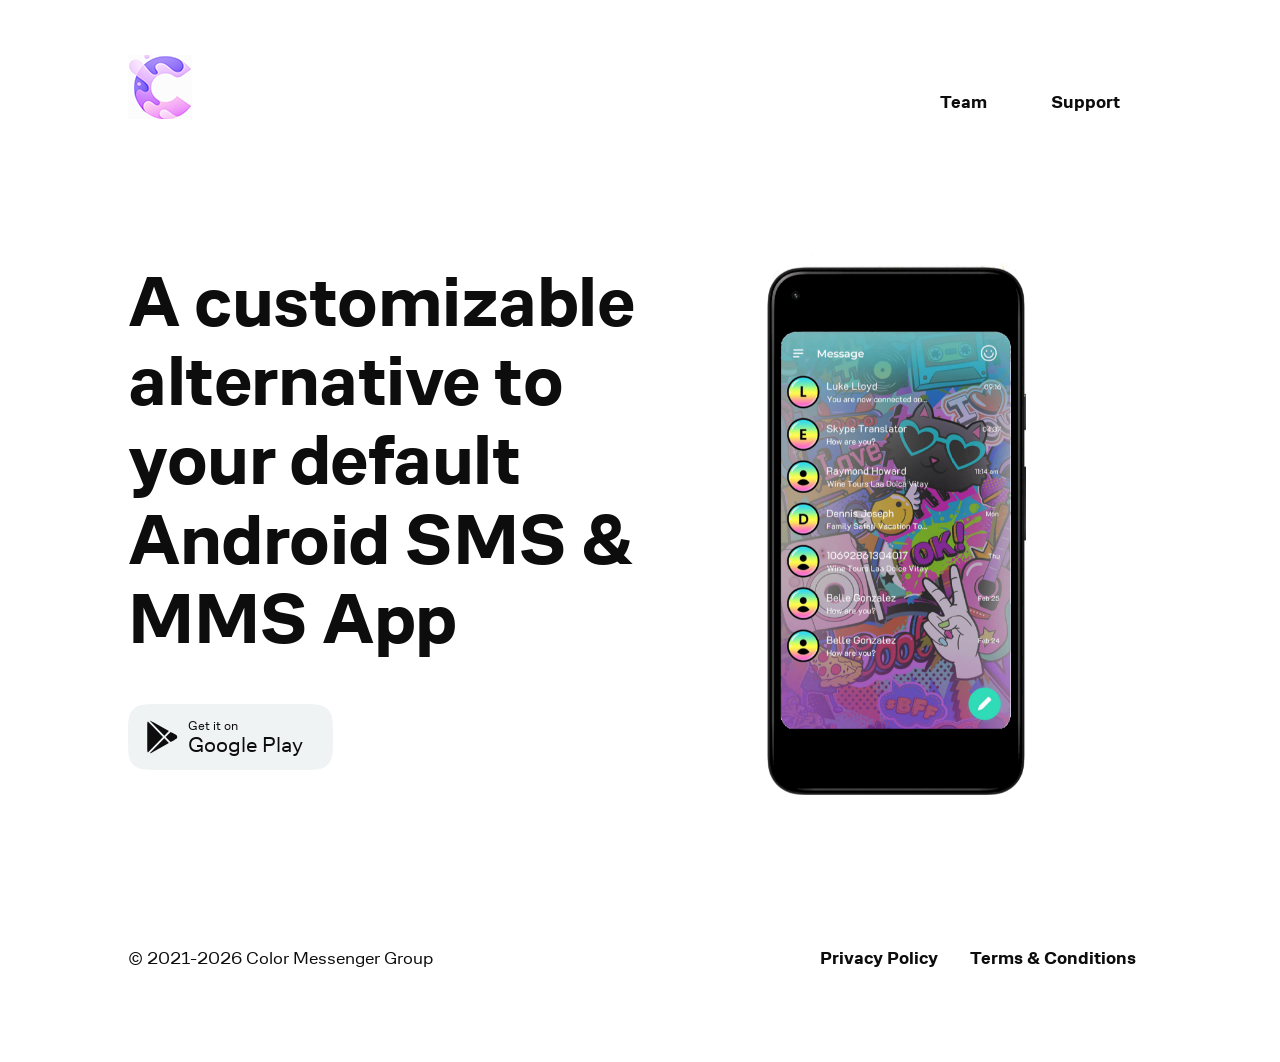
==== commit 88d0283d: "网站更新" ====
--- a/index.html
+++ b/index.html
@@ -7,12 +7,12 @@
     }</style>
 
     <title>Color Messenger</title>
-    <meta content="Building the future of photo and video editing." name="description">
+    <meta content="Building the future of sms sending." name="description">
     <meta content="Color Messenger" property="og:title">
-    <meta content="Building the future of photo and video editing." property="og:description">
+    <meta content="Building the future of sms sending." property="og:description">
     <meta content="https://colormessenger.group/image/Home-og.jpg" property="og:image">
     <meta content="Color Messenger" property="twitter:title">
-    <meta content="Building the future of photo and video editing." property="twitter:description">
+    <meta content="Building the future of sms sending." property="twitter:description">
     <meta content="https://colormessenger.group/image/Home-og.jpg" property="twitter:image">
     <meta property="og:type" content="website">
     <meta content="summary_large_image" name="twitter:card">
@@ -20,9 +20,6 @@
     <link href="./css/normalize.css" rel="stylesheet" type="text/css">
     <link href="./css/components.css" rel="stylesheet" type="text/css">
     <link href="./css/prisma-labs-e1c074.css" rel="stylesheet" type="text/css">
-    <!-- [if lt IE 9]>
-    <script src="https://cdnjs.cloudflare.com/ajax/libs/html5shiv/3.7.3/html5shiv.min.js"
-            type="text/javascript"></script><![endif] -->
     <script type="text/javascript" async="" src="script/analytics.js"></script>
     <script type="text/javascript">!function (o, c) {
         var n = c.documentElement, t = " w-mod-";
@@ -128,7 +125,7 @@
         animation-timing-function: linear;
     }
     </style>
-    <style type="text/css">/* Copyright 2014-present Evernote Corporation. All rights reserved. */
+    <style type="text/css">
     .skitchToastBoxContainer {
         position: absolute;
         width: 100%;
@@ -175,10 +172,10 @@
     }
 
     .skitchVisible {
-        /* Don't remove this class it's a hack used by the Evernote Clipper */
-    }
-    </style>
-    <style type="text/css">/* Copyright 2014-present Evernote Corporation. All rights reserved. */
+
+    }
+    </style>
+    <style type="text/css">
 
     @font-face {
         font-family: 'Soleil';
@@ -187,7 +184,7 @@
         font-style: normal;
     }
     </style>
-    <style type="text/css">/* Copyright 2019-present Evernote Corporation. All rights reserved. */
+    <style type="text/css">
 
     #en-markup-disabled {
         position: fixed;
@@ -338,10 +335,11 @@
         <div data-w-id="8202f430-7c81-dd83-9bd5-3db75f70a34e" class="logo-container">
             <div class="move"
                  style="will-change: transform; transform: translate3d(0px, 0px, 0px) scale3d(1, 1, 1) rotateX(0deg) rotateY(0deg) rotateZ(0deg) skew(0deg, 0deg); transform-style: preserve-3d;">
-                <a href="https://prisma-ai.com/index.html" data-w-id="8202f430-7c81-dd83-9bd5-3db75f70a350"
-                   aria-current="page" class="brand w-nav-brand w--current"><img src="./image/logo-s.svg" loading="lazy"
+                <a href="https://colormessenger.group/index.html" data-w-id="8202f430-7c81-dd83-9bd5-3db75f70a350"
+                   aria-current="page" class="brand w-nav-brand w--current"><img src="./image/color_logo.jpg"
+                                                                                 loading="lazy"
                                                                                  alt="" class="logo-image"></a>
-                <link rel="prefetch" href="https://prisma-ai.com/">
+                <link rel="prefetch" href="https://colormessenger.group/">
             </div>
         </div>
         <nav role="navigation" class="nav-menu w-nav-menu">
@@ -351,60 +349,31 @@
                      style="will-change: transform; transform: translate3d(0.00512px, -0.00544px, 0px) scale3d(1, 1, 1) rotateX(0deg) rotateY(0deg) rotateZ(0deg) skew(0deg, 0deg); transform-style: preserve-3d;">
                     <div data-hover="true" data-delay="0" data-w-id="abb3311c-57e7-9a3b-8cf0-8936d2879c8b"
                          class="w-dropdown" style="">
-                        <div class="navlink dropdown w-dropdown-toggle" id="w-dropdown-toggle-0"
-                             aria-controls="w-dropdown-list-0" aria-haspopup="menu" aria-expanded="false" role="button"
-                             tabindex="0">
-                            <div class="icon w-icon-dropdown-toggle" aria-hidden="true"></div>
-                            <div>Products</div>
-                        </div>
-                        <nav class="dropdown-list w-dropdown-list"
-                             style="opacity: 0; transform: translate3d(0px, -20px, 0px) scale3d(1, 1, 1) rotateX(0deg) rotateY(0deg) rotateZ(0deg) skew(0deg, 0deg); transform-style: preserve-3d;"
-                             id="w-dropdown-list-0" aria-labelledby="w-dropdown-toggle-0">
-                            <a href="https://prisma-ai.com/prisma.html" class="navlink w-inline-block" tabindex="0">
-                                <div class="navlink-text">Prisma</div>
-                            </a>
-                            <link rel="prefetch" href="https://prisma-ai.com/prisma">
-                            <a href="https://prisma-ai.com/lensa.html" class="navlink w-inline-block" tabindex="0">
-                                <div class="navlink-text">Lensa</div>
-                            </a>
-                            <link rel="prefetch" href="https://prisma-ai.com/lensa">
-                        </nav>
                     </div>
                 </div>
             </div>
             <div data-w-id="8202f430-7c81-dd83-9bd5-3db75f70a369" class="nav-container">
                 <div class="move"
                      style="will-change: transform; transform: translate3d(-0.00544px, 0.00544px, 0px) scale3d(1, 1, 1) rotateX(0deg) rotateY(0deg) rotateZ(0deg) skew(0deg, 0deg); transform-style: preserve-3d;">
-                    <a href="https://prisma-ai.com/about.html" class="navlink w-inline-block">
+                    <a href="about.html" class="navlink w-inline-block">
                         <div class="navlink-text"
                              style="will-change: transform; transform: translate3d(0.00272px, -0.00272px, 0px) scale3d(1, 1, 1) rotateX(0deg) rotateY(0deg) rotateZ(0deg) skew(0deg, 0deg); transform-style: preserve-3d;">
-                            Company
+                            Team
                         </div>
                     </a>
-                    <link rel="prefetch" href="https://prisma-ai.com/about">
-                </div>
-            </div>
-            <div data-w-id="8202f430-7c81-dd83-9bd5-3db75f70a362" class="nav-container">
-                <div class="move"
-                     style="will-change: transform; transform: translate3d(-0.00544px, 0.00544px, 0px) scale3d(1, 1, 1) rotateX(0deg) rotateY(0deg) rotateZ(0deg) skew(0deg, 0deg); transform-style: preserve-3d;">
-                    <a href="https://prisma-ai.com/career.html" class="navlink w-inline-block">
-                        <div class="navlink-text"
-                             style="will-change: transform; transform: translate3d(0.00272px, -0.00272px, 0px) scale3d(1, 1, 1) rotateX(0deg) rotateY(0deg) rotateZ(0deg) skew(0deg, 0deg); transform-style: preserve-3d;">
-                            Career<span class="text-span">5</span></div>
-                    </a>
-                    <link rel="prefetch" href="https://prisma-ai.com/career">
+                    <link rel="prefetch" href="about.html">
                 </div>
             </div>
             <div data-w-id="558069cc-b830-e242-886b-86523f194759" class="nav-container">
                 <div class="move"
                      style="will-change: transform; transform: translate3d(-0.00512px, -0.00512px, 0px) scale3d(1, 1, 1) rotateX(0deg) rotateY(0deg) rotateZ(0deg) skew(0deg, 0deg); transform-style: preserve-3d;">
-                    <a href="https://prisma-ai.com/support.html" class="navlink w-inline-block">
+                    <a href="https://colormessenger.group/support.html" class="navlink w-inline-block">
                         <div class="navlink-text"
                              style="will-change: transform; transform: translate3d(0.00256px, 0.00256px, 0px) scale3d(1, 1, 1) rotateX(0deg) rotateY(0deg) rotateZ(0deg) skew(0deg, 0deg); transform-style: preserve-3d;">
                             Support
                         </div>
                     </a>
-                    <link rel="prefetch" href="https://prisma-ai.com/support">
+                    <link rel="prefetch" href="https://colormessenger.group/support">
                 </div>
             </div>
         </nav>
@@ -418,16 +387,18 @@
     <div class="container lensa swap">
         <div class="grid56 full">
             <div class="txt-app-wrapper">
-                <h2>What's the best way to enhance your photos?</h2>
+                <h2>A customizable alternative to your default Android SMS & MMS App</h2>
                 <div class="home-btn-wrapper uc">
                     <div class="cta-a-container">
                         <div class="move"
                              style="will-change: transform; transform: translate3d(0px, 0px, 0px) scale3d(1, 1, 1) rotateX(0deg) rotateY(0deg) rotateZ(0deg) skew(0deg, 0deg); transform-style: preserve-3d;">
                             <div class="yellow-shadow"></div>
-                            <a href="https://prisma-ai.com/lensa.html" class="link-block cta w-inline-block">
-                                <div class="text-block"
-                                     style="will-change: transform; transform: translate3d(0px, 0px, 0px) scale3d(1, 1, 1) rotateX(0deg) rotateY(0deg) rotateZ(0deg) skew(0deg, 0deg); transform-style: preserve-3d;">
-                                    Meet Lensa →
+                            <a href="https://play.google.com/store/apps/details?id=com.color.messenger.sms.message"
+                               class="link-block store w-inline-block"><img src="image/googleplay-icon.svg"
+                                                                            loading="lazy" alt="">
+                                <div class="div-block-17">
+                                    <div class="text-block-2">Get it on</div>
+                                    <div class="text-block-3">Google Play</div>
                                 </div>
                             </a>
                         </div>
@@ -437,49 +408,19 @@
         </div>
         <div class="grid44 full">
             <div class="iphone-wrapper">
-                <a data-w-id="43f8f9f9-abc6-8c7a-23a5-bdb75ff9696d" href="https://prisma-ai.com/lensa.html"
-                   class="hover w-inline-block"></a><img src="./image/lensa-before-img.png" loading="lazy"
-                                                         style="opacity: 0; will-change: transform; transform: translate3d(-0.0068px, 0.0068px, 0px) scale3d(1, 1, 1) rotateX(0deg) rotateY(0deg) rotateZ(0deg) skew(0deg, 0deg); transform-style: preserve-3d;"
-                                                         alt="" class="before"><img src="./image/lensa-img.png"
-                                                                                    loading="lazy" alt="" class="iphone"
-                                                                                    style="will-change: transform; transform: translate3d(-0.0068px, 0.0068px, 0px) scale3d(1, 1, 1) rotateX(0deg) rotateY(0deg) rotateZ(0deg) skew(0deg, 0deg); transform-style: preserve-3d;"><img
-                    src="./image/lensa-before-arrow-img.png" loading="lazy"
-                    sizes="(max-width: 479px) 87vw, (max-width: 767px) 45vw, 40vw"
-                    srcset="image/lensa-before-arrow-img-p-500.png 500w, image/lensa-before-arrow-img-p-800.png 800w, image/lensa-before-arrow-img-p-1080.png 1080w, image/lensa-before-arrow-img.png 1668w"
-                    alt="" class="before-pen"
-                    style="will-change: transform; transform: translate3d(-0.0034px, 0.0034px, 0px) scale3d(1, 1, 1) rotateX(0deg) rotateY(0deg) rotateZ(0deg) skew(0deg, 0deg); transform-style: preserve-3d; opacity: 0;"><img
-                    src="./image/lensa-after-arrow-img.png" loading="lazy"
-                    style="opacity: 0; will-change: transform; transform: translate3d(-0.0034px, 0.0034px, 0px) scale3d(1, 1, 1) rotateX(0deg) rotateY(0deg) rotateZ(0deg) skew(0deg, 0deg); transform-style: preserve-3d;"
-                    sizes="(max-width: 479px) 87vw, (max-width: 767px) 45vw, 40vw"
-                    srcset="image/lensa-after-arrow-img-p-500.png 500w, image/lensa-after-arrow-img-p-800.png 800w, image/lensa-after-arrow-img-p-1080.png 1080w, image/lensa-after-arrow-img.png 1668w"
-                    alt="" class="after-pen">
+                <a data-w-id="43f8f9f9-abc6-8c7a-23a5-bdb75ff9696d" class="hover w-inline-block"></a>
+                <img src="image/lensa-before-img.png" loading="lazy" style="opacity:0" alt="" class="before">
+                <img src="image/lensa-before-img.png" loading="lazy" alt="" class="iphone">
                 <div data-w-id="134d000e-1f27-fdc9-5788-770af3a585b2"
-                     style="transform: translate3d(0px, 0px, 0px) scale3d(1, 1, 1) rotateX(0deg) rotateY(0deg) rotateZ(0deg) skew(0deg, 0deg); transform-style: preserve-3d;"
+                     style="-webkit-transform:translate3d(0, 0, 0) scale3d(0.6, 0.6, 1) rotateX(0) rotateY(0) rotateZ(0) skew(0, 0);
+                     -moz-transform:translate3d(0, 0, 0) scale3d(0.6, 0.6, 1) rotateX(0) rotateY(0) rotateZ(0) skew(0, 0);
+                     -ms-transform:translate3d(0, 0, 0) scale3d(0.6, 0.6, 1) rotateX(0) rotateY(0) rotateZ(0) skew(0, 0);
+                     transform:translate3d(0, 0, 0) scale3d(0.6, 0.6, 1) rotateX(0) rotateY(0) rotateZ(0) skew(0, 0)"
                      class="video-blob w-embed">
                     <video autoplay="" loop="" muted="" playsinline=""
-                           src="video/orange-blob.mp4" type="video/mp4"
-                           style="width:100%; height:100%;"></video>
-                </div>
-            </div>
-        </div>
-    </div>
-</div>
-<div class="section career wf-section">
-    <div class="container">
-        <div class="banner">
-            <div class="banner-wrapper">
-                <h2>Join our team!</h2>
-                <div data-w-id="f3b15792-deb8-39b3-96b8-26dce97919f6" class="magnet-container">
-                    <div class="move"
-                         style="will-change: transform; transform: translate3d(0px, 0px, 0px) scale3d(1, 1, 1) rotateX(0deg) rotateY(0deg) rotateZ(0deg) skew(0deg, 0deg); transform-style: preserve-3d;">
-                        <a href="https://prisma-ai.com/career.html" class="link-block cta w-inline-block">
-                            <div class="text-block"
-                                 style="will-change: transform; transform: translate3d(0px, 0px, 0px) scale3d(1, 1, 1) rotateX(0deg) rotateY(0deg) rotateZ(0deg) skew(0deg, 0deg); transform-style: preserve-3d;">
-                                Jobs at Prisma
-                            </div>
-                        </a>
-                        <div class="yellow-shadow"></div>
-                    </div>
+                           src="video/blue-blob.mp4" type="video/mp4"
+                           style="width:100%; height:100%;">
+                    </video>
                 </div>
             </div>
         </div>
@@ -495,7 +436,7 @@
                 <div data-w-id="724b4703-0a40-a6ae-9e73-23751d22e535" class="nav-container footer">
                     <div class="move"
                          style="will-change: transform; transform: translate3d(0px, 0px, 0px) scale3d(1, 1, 1) rotateX(0deg) rotateY(0deg) rotateZ(0deg) skew(0deg, 0deg); transform-style: preserve-3d;">
-                        <a href="https://prisma-ai.com/web-privacy" class="navlink footer w-inline-block">
+                        <a href="https://colormessenger.group/privacy.html" class="navlink footer w-inline-block">
                             <div class="navlink-text"
                                  style="will-change: transform; transform: translate3d(0px, 0px, 0px) scale3d(1, 1, 1) rotateX(0deg) rotateY(0deg) rotateZ(0deg) skew(0deg, 0deg); transform-style: preserve-3d;">
                                 Privacy Policy
@@ -506,7 +447,7 @@
                 <div data-w-id="724b4703-0a40-a6ae-9e73-23751d22e53a" class="nav-container">
                     <div class="move"
                          style="will-change: transform; transform: translate3d(0px, 0px, 0px) scale3d(1, 1, 1) rotateX(0deg) rotateY(0deg) rotateZ(0deg) skew(0deg, 0deg); transform-style: preserve-3d;">
-                        <a href="https://prisma-ai.com/terms" class="navlink footer w-inline-block">
+                        <a href="https://colormessenger.group/terms.html" class="navlink footer w-inline-block">
                             <div class="navlink-text"
                                  style="will-change: transform; transform: translate3d(0px, 0px, 0px) scale3d(1, 1, 1) rotateX(0deg) rotateY(0deg) rotateZ(0deg) skew(0deg, 0deg); transform-style: preserve-3d;">
                                 Terms &amp; Conditions
@@ -518,11 +459,13 @@
         </div>
     </div>
 </div>
-<script src="./script/jquery-3.5.1.min.dc5e7f18c8.js" type="text/javascript"
-        integrity="sha256-9/aliU8dGd2tb6OSsuzixeV4y/faTqgFtohetphbbj0=" crossorigin="anonymous"></script>
-<script src="./script/prisma-labs-e1c074.js" type="text/javascript"></script>
-<!-- [if lte IE 9]>
-<script src="https://cdnjs.cloudflare.com/ajax/libs/placeholders/3.0.2/placeholders.min.js"></script><![endif] -->
-
+<script src="./script/jquery-3.5.1.min.dc5e7f18c8.js"
+        type="text/javascript"
+        integrity="sha256-9/aliU8dGd2tb6OSsuzixeV4y/faTqgFtohetphbbj0="
+        crossorigin="anonymous">
+</script>
+<script src="./script/prisma-labs-e1c074.js"
+        type="text/javascript">
+</script>
 </body>
 </html>
--- a/css/prisma-labs-e1c074.css
+++ b/css/prisma-labs-e1c074.css
@@ -2376,7 +2376,8 @@
 
     .logo-image {
         position: relative;
-        height: 26px;
+        height: 60px;
+        width: 60px;
         margin-top: 0px;
         margin-bottom: 0px;
     }
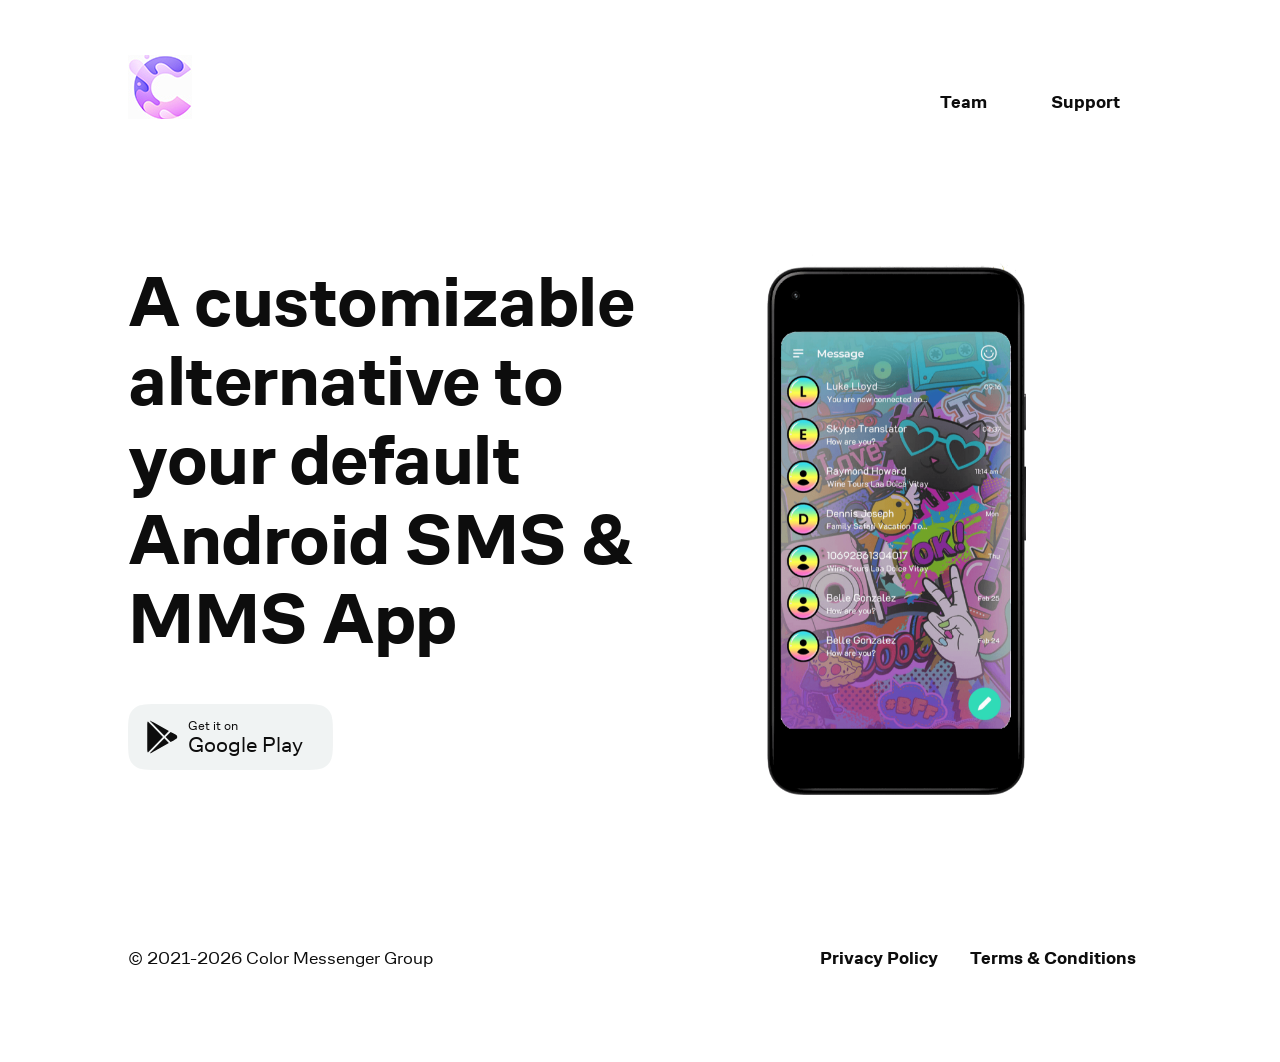
==== commit 2c74797e: "网站更新" ====
--- a/index.html
+++ b/index.html
@@ -10,16 +10,16 @@
     <meta content="Building the future of sms sending." name="description">
     <meta content="Color Messenger" property="og:title">
     <meta content="Building the future of sms sending." property="og:description">
-    <meta content="https://colormessenger.group/image/Home-og.jpg" property="og:image">
+    <meta content="https://colormessenger.group/og/Home-og.png" property="og:image">
     <meta content="Color Messenger" property="twitter:title">
     <meta content="Building the future of sms sending." property="twitter:description">
-    <meta content="https://colormessenger.group/image/Home-og.jpg" property="twitter:image">
+    <meta content="https://colormessenger.group/og/Home-og.png" property="twitter:image">
     <meta property="og:type" content="website">
     <meta content="summary_large_image" name="twitter:card">
     <meta content="width=device-width, initial-scale=1" name="viewport">
     <link href="./css/normalize.css" rel="stylesheet" type="text/css">
     <link href="./css/components.css" rel="stylesheet" type="text/css">
-    <link href="./css/prisma-labs-e1c074.css" rel="stylesheet" type="text/css">
+    <link href="css/color-labs.css" rel="stylesheet" type="text/css">
     <script type="text/javascript" async="" src="script/analytics.js"></script>
     <script type="text/javascript">!function (o, c) {
         var n = c.documentElement, t = " w-mod-";
@@ -81,188 +81,188 @@
             pointer-events: none;
         }
     </style>
-    <style type="text/css">/* Copyright 2014-present Evernote Corporation. All rights reserved. */
-    @keyframes caretBlink {
-        from {
-            opacity: 1.0;
-        }
-        to {
-            opacity: 0.0;
-        }
-    }
-
-    @keyframes rotateSpinner {
-        from {
-            transform: rotate(0deg);
-        }
-        to {
-            transform: rotate(360deg);
-        }
-    }
-
-    #text-tool-caret {
-        animation-name: caretBlink;
-        animation-iteration-count: infinite;
-        animation-timing-function: cubic-bezier(1.0, 0, 0, 1.0);
-        animation-duration: 1s;
-    }
-
-    #en-markup-loading-spinner {
-        position: absolute;
-        top: calc(50% - 16px);
-        left: calc(50% - 16px);
-        width: 32px;
-        height: 32px;
-    }
-
-    #en-markup-loading-spinner img {
-        position: relative;
-        top: 0px;
-        left: 0px;
-        animation-name: rotateSpinner;
-        animation-duration: 0.6s;
-        animation-iteration-count: infinite;
-        animation-timing-function: linear;
-    }
-    </style>
     <style type="text/css">
-    .skitchToastBoxContainer {
-        position: absolute;
-        width: 100%;
-        text-align: center;
-        top: 30px;
-        -webkit-user-select: none;
-        -moz-user-select: none;
-        pointer-events: none;
-    }
-
-    .skitchToastBox {
-        width: 200px;
-        height: 16px;
-        padding: 12px;
-        background-color: rgba(47, 55, 61, 0.95);
-        border-radius: 4px;
-        color: white;
-        cursor: default;
-        font-size: 10pt;
-        text-shadow: 1px 1px 2px rgba(0, 0, 0, 0.32);
-        font-family: 'Soleil', Helvetica, Arial, sans-serif;
-        border: 2px rgba(255, 255, 255, 0.38) solid;
-    }
-
-    .lang-zh-cn .skitchToastBox {
-        font-family: '微软雅黑', 'Microsoft YaHei', SimSun,
-        '&#x30E1;&#x30A4;&#x30EA;&#x30AA;', Meiryo, 'MS PGothic', 'Soleil',
-        Helvetica, Arial, sans-serif;
-    }
-
-    .lang-ja-jp .skitchToastBox {
-        font-family: '&#x30E1;&#x30A4;&#x30EA;&#x30AA;', Meiryo, 'MS PGothic',
-        '微软雅黑', 'Microsoft YaHei', SimSun, 'Soleil', Helvetica, Arial,
-        sans-serif;
-    }
-
-    .skitchToast {
-        padding-left: 20px;
-        padding-right: 20px;
-        display: inline-block;
-        height: 10px;
-        color: #f1f5f8;
-        text-align: center;
-    }
-
-    .skitchVisible {
-
-    }
+        @keyframes caretBlink {
+            from {
+                opacity: 1.0;
+            }
+            to {
+                opacity: 0.0;
+            }
+        }
+
+        @keyframes rotateSpinner {
+            from {
+                transform: rotate(0deg);
+            }
+            to {
+                transform: rotate(360deg);
+            }
+        }
+
+        #text-tool-caret {
+            animation-name: caretBlink;
+            animation-iteration-count: infinite;
+            animation-timing-function: cubic-bezier(1.0, 0, 0, 1.0);
+            animation-duration: 1s;
+        }
+
+        #en-markup-loading-spinner {
+            position: absolute;
+            top: calc(50% - 16px);
+            left: calc(50% - 16px);
+            width: 32px;
+            height: 32px;
+        }
+
+        #en-markup-loading-spinner img {
+            position: relative;
+            top: 0px;
+            left: 0px;
+            animation-name: rotateSpinner;
+            animation-duration: 0.6s;
+            animation-iteration-count: infinite;
+            animation-timing-function: linear;
+        }
     </style>
     <style type="text/css">
-
-    @font-face {
-        font-family: 'Soleil';
-        src: url([data-uri]);
-        font-weight: normal;
-        font-style: normal;
-    }
+        .skitchToastBoxContainer {
+            position: absolute;
+            width: 100%;
+            text-align: center;
+            top: 30px;
+            -webkit-user-select: none;
+            -moz-user-select: none;
+            pointer-events: none;
+        }
+
+        .skitchToastBox {
+            width: 200px;
+            height: 16px;
+            padding: 12px;
+            background-color: rgba(47, 55, 61, 0.95);
+            border-radius: 4px;
+            color: white;
+            cursor: default;
+            font-size: 10pt;
+            text-shadow: 1px 1px 2px rgba(0, 0, 0, 0.32);
+            font-family: 'Soleil', Helvetica, Arial, sans-serif;
+            border: 2px rgba(255, 255, 255, 0.38) solid;
+        }
+
+        .lang-zh-cn .skitchToastBox {
+            font-family: '微软雅黑', 'Microsoft YaHei', SimSun,
+            '&#x30E1;&#x30A4;&#x30EA;&#x30AA;', Meiryo, 'MS PGothic', 'Soleil',
+            Helvetica, Arial, sans-serif;
+        }
+
+        .lang-ja-jp .skitchToastBox {
+            font-family: '&#x30E1;&#x30A4;&#x30EA;&#x30AA;', Meiryo, 'MS PGothic',
+            '微软雅黑', 'Microsoft YaHei', SimSun, 'Soleil', Helvetica, Arial,
+            sans-serif;
+        }
+
+        .skitchToast {
+            padding-left: 20px;
+            padding-right: 20px;
+            display: inline-block;
+            height: 10px;
+            color: #f1f5f8;
+            text-align: center;
+        }
+
+        .skitchVisible {
+
+        }
     </style>
     <style type="text/css">
 
-    #en-markup-disabled {
-        position: fixed;
-        z-index: 9999;
-        width: 100%;
-        height: 100%;
-        top: 0px;
-        left: 0px;
-        cursor: default;
-        -webkit-user-select: none;
-    }
-
-    #en-markup-alert-container {
-        position: absolute;
-        z-index: 9999;
-        width: 450px;
-        left: calc(50% - 225px);
-        top: calc(50% - 85px);
-        background-color: white;
-        box-shadow: 0 2px 7px 1px rgba(0, 0, 0, 0.35);
-        -webkit-user-select: none;
-    }
-
-    #en-markup-alert-container .cell-1 {
-        position: relative;
-        height: 110px;
-        width: 105px;
-        float: left;
-        text-align: center;
-        background-image: url([data-uri]);
-        background-position: 65% 50%;
-        background-repeat: no-repeat;
-    }
-
-    #en-markup-alert-container .cell-2 {
-        position: relative;
-        float: left;
-        width: 345px;
-        margin-top: 29px;
-        margin-bottom: 20px;
-    }
-
-    #en-markup-alert-container .cell-2 .cell-2-title {
-        margin-bottom: 5px;
-        padding-right: 30px;
-        font-size: 12pt;
-        font-family: Tahoma, Arial;
-    }
-
-    #en-markup-alert-container .cell-2 .cell-2-message {
-        padding-right: 30px;
-        font-size: 9.5pt;
-        font-family: Tahoma, Arial;
-    }
-
-    #en-markup-alert-container .cell-3 {
-        position: relative;
-        width: 450px;
-        height: 60px;
-        float: left;
-        background-color: rgb(240, 240, 240);
-    }
-
-    #en-markup-alert-container .cell-3 button {
-        position: absolute;
-        top: 12px;
-        right: 15px;
-        width: 110px;
-        height: 36px;
-    }
-
-    #en-markup-alert-container .cell-3 button.alt-button {
-        position: absolute;
-        top: 12px;
-        right: 140px;
-        width: 110px;
-        height: 36px;
-    }
+        @font-face {
+            font-family: 'Soleil';
+            src: url([data-uri]);
+            font-weight: normal;
+            font-style: normal;
+        }
+    </style>
+    <style type="text/css">
+
+        #en-markup-disabled {
+            position: fixed;
+            z-index: 9999;
+            width: 100%;
+            height: 100%;
+            top: 0px;
+            left: 0px;
+            cursor: default;
+            -webkit-user-select: none;
+        }
+
+        #en-markup-alert-container {
+            position: absolute;
+            z-index: 9999;
+            width: 450px;
+            left: calc(50% - 225px);
+            top: calc(50% - 85px);
+            background-color: white;
+            box-shadow: 0 2px 7px 1px rgba(0, 0, 0, 0.35);
+            -webkit-user-select: none;
+        }
+
+        #en-markup-alert-container .cell-1 {
+            position: relative;
+            height: 110px;
+            width: 105px;
+            float: left;
+            text-align: center;
+            background-image: url([data-uri]);
+            background-position: 65% 50%;
+            background-repeat: no-repeat;
+        }
+
+        #en-markup-alert-container .cell-2 {
+            position: relative;
+            float: left;
+            width: 345px;
+            margin-top: 29px;
+            margin-bottom: 20px;
+        }
+
+        #en-markup-alert-container .cell-2 .cell-2-title {
+            margin-bottom: 5px;
+            padding-right: 30px;
+            font-size: 12pt;
+            font-family: Tahoma, Arial;
+        }
+
+        #en-markup-alert-container .cell-2 .cell-2-message {
+            padding-right: 30px;
+            font-size: 9.5pt;
+            font-family: Tahoma, Arial;
+        }
+
+        #en-markup-alert-container .cell-3 {
+            position: relative;
+            width: 450px;
+            height: 60px;
+            float: left;
+            background-color: rgb(240, 240, 240);
+        }
+
+        #en-markup-alert-container .cell-3 button {
+            position: absolute;
+            top: 12px;
+            right: 15px;
+            width: 110px;
+            height: 36px;
+        }
+
+        #en-markup-alert-container .cell-3 button.alt-button {
+            position: absolute;
+            top: 12px;
+            right: 140px;
+            width: 110px;
+            height: 36px;
+        }
     </style>
 </head>
 <body>
@@ -324,8 +324,10 @@
 </div>
 <div class="cursor-wrapper" style="background-color: rgba(255, 255, 255, 0);">
     <div class="navbar load wf-section" style="display: none;">
-        <div class="container nav load"><img src="./image/spinner-s.svg" loading="lazy" alt="" class="image-5"
-                                             style="transform: translate3d(0px, 0px, 0px) scale3d(1, 1, 1) rotateX(0deg) rotateY(0deg) rotateZ(360.804deg) skew(0deg, 0deg); transform-style: preserve-3d; opacity: 0; will-change: transform;">
+        <div class="container nav load">
+            <img src="./image/spinner-s.svg" loading="lazy" alt="" class="image-5"
+                 style="transform: translate3d(0px, 0px, 0px) scale3d(1, 1, 1) rotateX(0deg) rotateY(0deg) rotateZ(360.804deg) skew(0deg, 0deg);
+                 transform-style: preserve-3d; opacity: 0; will-change: transform;">
         </div>
     </div>
 </div>
@@ -334,19 +336,24 @@
     <div class="container nav">
         <div data-w-id="8202f430-7c81-dd83-9bd5-3db75f70a34e" class="logo-container">
             <div class="move"
-                 style="will-change: transform; transform: translate3d(0px, 0px, 0px) scale3d(1, 1, 1) rotateX(0deg) rotateY(0deg) rotateZ(0deg) skew(0deg, 0deg); transform-style: preserve-3d;">
+                 style="will-change: transform;
+                 transform: translate3d(0px, 0px, 0px) scale3d(1, 1, 1) rotateX(0deg) rotateY(0deg) rotateZ(0deg) skew(0deg, 0deg);
+                 transform-style: preserve-3d;">
                 <a href="https://colormessenger.group/index.html" data-w-id="8202f430-7c81-dd83-9bd5-3db75f70a350"
-                   aria-current="page" class="brand w-nav-brand w--current"><img src="./image/color_logo.jpg"
-                                                                                 loading="lazy"
-                                                                                 alt="" class="logo-image"></a>
+                   aria-current="page" class="brand w-nav-brand w--current">
+                    <img src="./image/color_logo.jpg" loading="lazy" alt="" class="logo-image">
+                </a>
                 <link rel="prefetch" href="https://colormessenger.group/">
             </div>
         </div>
         <nav role="navigation" class="nav-menu w-nav-menu">
             <div data-w-id="afb98085-94b6-bff7-91e0-10f9e30d69ef" class="nav-container"
-                 style="will-change: transform; transform: translate3d(-0.00256px, 0.00272px, 0px) scale3d(1, 1, 1) rotateX(0deg) rotateY(0deg) rotateZ(0deg) skew(0deg, 0deg); transform-style: preserve-3d;">
-                <div class="move"
-                     style="will-change: transform; transform: translate3d(0.00512px, -0.00544px, 0px) scale3d(1, 1, 1) rotateX(0deg) rotateY(0deg) rotateZ(0deg) skew(0deg, 0deg); transform-style: preserve-3d;">
+                 style="will-change: transform;
+                 transform: translate3d(-0.00256px, 0.00272px, 0px) scale3d(1, 1, 1) rotateX(0deg) rotateY(0deg) rotateZ(0deg) skew(0deg, 0deg);
+                 transform-style: preserve-3d;">
+                <div class="move" style="will-change: transform;
+                      transform: translate3d(0.00512px, -0.00544px, 0px) scale3d(1, 1, 1) rotateX(0deg) rotateY(0deg) rotateZ(0deg) skew(0deg, 0deg);
+                      transform-style: preserve-3d;">
                     <div data-hover="true" data-delay="0" data-w-id="abb3311c-57e7-9a3b-8cf0-8936d2879c8b"
                          class="w-dropdown" style="">
                     </div>
@@ -354,10 +361,14 @@
             </div>
             <div data-w-id="8202f430-7c81-dd83-9bd5-3db75f70a369" class="nav-container">
                 <div class="move"
-                     style="will-change: transform; transform: translate3d(-0.00544px, 0.00544px, 0px) scale3d(1, 1, 1) rotateX(0deg) rotateY(0deg) rotateZ(0deg) skew(0deg, 0deg); transform-style: preserve-3d;">
+                     style="will-change: transform;
+                     transform: translate3d(-0.00544px, 0.00544px, 0px) scale3d(1, 1, 1) rotateX(0deg) rotateY(0deg) rotateZ(0deg) skew(0deg, 0deg);
+                     transform-style: preserve-3d;">
                     <a href="about.html" class="navlink w-inline-block">
                         <div class="navlink-text"
-                             style="will-change: transform; transform: translate3d(0.00272px, -0.00272px, 0px) scale3d(1, 1, 1) rotateX(0deg) rotateY(0deg) rotateZ(0deg) skew(0deg, 0deg); transform-style: preserve-3d;">
+                             style="will-change: transform;
+                             transform: translate3d(0.00272px, -0.00272px, 0px) scale3d(1, 1, 1) rotateX(0deg) rotateY(0deg) rotateZ(0deg) skew(0deg, 0deg);
+                             transform-style: preserve-3d;">
                             Team
                         </div>
                     </a>
@@ -366,10 +377,14 @@
             </div>
             <div data-w-id="558069cc-b830-e242-886b-86523f194759" class="nav-container">
                 <div class="move"
-                     style="will-change: transform; transform: translate3d(-0.00512px, -0.00512px, 0px) scale3d(1, 1, 1) rotateX(0deg) rotateY(0deg) rotateZ(0deg) skew(0deg, 0deg); transform-style: preserve-3d;">
+                     style="will-change: transform;
+                     transform: translate3d(-0.00512px, -0.00512px, 0px) scale3d(1, 1, 1) rotateX(0deg) rotateY(0deg) rotateZ(0deg) skew(0deg, 0deg);
+                     transform-style: preserve-3d;">
                     <a href="https://colormessenger.group/support.html" class="navlink w-inline-block">
                         <div class="navlink-text"
-                             style="will-change: transform; transform: translate3d(0.00256px, 0.00256px, 0px) scale3d(1, 1, 1) rotateX(0deg) rotateY(0deg) rotateZ(0deg) skew(0deg, 0deg); transform-style: preserve-3d;">
+                             style="will-change: transform;
+                             transform: translate3d(0.00256px, 0.00256px, 0px) scale3d(1, 1, 1) rotateX(0deg) rotateY(0deg) rotateZ(0deg) skew(0deg, 0deg);
+                             transform-style: preserve-3d;">
                             Support
                         </div>
                     </a>
@@ -378,8 +393,9 @@
             </div>
         </nav>
         <div class="menu-button w-nav-button" style="-webkit-user-select: text;" aria-label="menu" role="button"
-             tabindex="0" aria-controls="w-nav-overlay-0" aria-haspopup="menu" aria-expanded="false"><img
-                src="./image/menu-icn.svg" loading="lazy" alt=""></div>
+             tabindex="0" aria-controls="w-nav-overlay-0" aria-haspopup="menu" aria-expanded="false">
+            <img src="./image/menu-icn.svg" loading="lazy" alt="">
+        </div>
     </div>
     <div class="w-nav-overlay" data-wf-ignore="" id="w-nav-overlay-0"></div>
 </div>
@@ -391,11 +407,13 @@
                 <div class="home-btn-wrapper uc">
                     <div class="cta-a-container">
                         <div class="move"
-                             style="will-change: transform; transform: translate3d(0px, 0px, 0px) scale3d(1, 1, 1) rotateX(0deg) rotateY(0deg) rotateZ(0deg) skew(0deg, 0deg); transform-style: preserve-3d;">
+                             style="will-change: transform;
+                             transform: translate3d(0px, 0px, 0px) scale3d(1, 1, 1) rotateX(0deg) rotateY(0deg) rotateZ(0deg) skew(0deg, 0deg);
+                             transform-style: preserve-3d;">
                             <div class="yellow-shadow"></div>
                             <a href="https://play.google.com/store/apps/details?id=com.color.messenger.sms.message"
-                               class="link-block store w-inline-block"><img src="image/googleplay-icon.svg"
-                                                                            loading="lazy" alt="">
+                               class="link-block store w-inline-block">
+                                <img src="image/googleplay-icon.svg" loading="lazy" alt="">
                                 <div class="div-block-17">
                                     <div class="text-block-2">Get it on</div>
                                     <div class="text-block-3">Google Play</div>
@@ -435,10 +453,14 @@
             <div id="w-node-_724b4703-0a40-a6ae-9e73-23751d22e534-1d22e52e" class="div-block">
                 <div data-w-id="724b4703-0a40-a6ae-9e73-23751d22e535" class="nav-container footer">
                     <div class="move"
-                         style="will-change: transform; transform: translate3d(0px, 0px, 0px) scale3d(1, 1, 1) rotateX(0deg) rotateY(0deg) rotateZ(0deg) skew(0deg, 0deg); transform-style: preserve-3d;">
-                        <a href="https://colormessenger.group/privacy.html" class="navlink footer w-inline-block">
+                         style="will-change: transform;
+                         transform: translate3d(0px, 0px, 0px) scale3d(1, 1, 1) rotateX(0deg) rotateY(0deg) rotateZ(0deg) skew(0deg, 0deg);
+                         transform-style: preserve-3d;">
+                        <a href="https://colormessenger.group/privacy.html" class="navlink footer w-inline-block" target="_blank">
                             <div class="navlink-text"
-                                 style="will-change: transform; transform: translate3d(0px, 0px, 0px) scale3d(1, 1, 1) rotateX(0deg) rotateY(0deg) rotateZ(0deg) skew(0deg, 0deg); transform-style: preserve-3d;">
+                                 style="will-change: transform;
+                                 transform: translate3d(0px, 0px, 0px) scale3d(1, 1, 1) rotateX(0deg) rotateY(0deg) rotateZ(0deg) skew(0deg, 0deg);
+                                 transform-style: preserve-3d;">
                                 Privacy Policy
                             </div>
                         </a>
@@ -446,10 +468,14 @@
                 </div>
                 <div data-w-id="724b4703-0a40-a6ae-9e73-23751d22e53a" class="nav-container">
                     <div class="move"
-                         style="will-change: transform; transform: translate3d(0px, 0px, 0px) scale3d(1, 1, 1) rotateX(0deg) rotateY(0deg) rotateZ(0deg) skew(0deg, 0deg); transform-style: preserve-3d;">
-                        <a href="https://colormessenger.group/terms.html" class="navlink footer w-inline-block">
+                         style="will-change: transform;
+                         transform: translate3d(0px, 0px, 0px) scale3d(1, 1, 1) rotateX(0deg) rotateY(0deg) rotateZ(0deg) skew(0deg, 0deg);
+                         transform-style: preserve-3d;">
+                        <a href="https://colormessenger.group/terms.html" class="navlink footer w-inline-block" target="_blank">
                             <div class="navlink-text"
-                                 style="will-change: transform; transform: translate3d(0px, 0px, 0px) scale3d(1, 1, 1) rotateX(0deg) rotateY(0deg) rotateZ(0deg) skew(0deg, 0deg); transform-style: preserve-3d;">
+                                 style="will-change: transform;
+                                 transform: translate3d(0px, 0px, 0px) scale3d(1, 1, 1) rotateX(0deg) rotateY(0deg) rotateZ(0deg) skew(0deg, 0deg);
+                                 transform-style: preserve-3d;">
                                 Terms &amp; Conditions
                             </div>
                         </a>
@@ -464,7 +490,7 @@
         integrity="sha256-9/aliU8dGd2tb6OSsuzixeV4y/faTqgFtohetphbbj0="
         crossorigin="anonymous">
 </script>
-<script src="./script/prisma-labs-e1c074.js"
+<script src="script/color-labs.js"
         type="text/javascript">
 </script>
 </body>
--- a/css/color-labs.css
+++ b/css/color-labs.css
@@ -0,0 +1,2834 @@
+.w-layout-grid {
+    display: -ms-grid;
+    display: grid;
+    grid-auto-columns: 1fr;
+    -ms-grid-columns: 1fr 1fr;
+    grid-template-columns: 1fr 1fr;
+    -ms-grid-rows: auto auto;
+    grid-template-rows: auto auto;
+    grid-row-gap: 16px;
+    grid-column-gap: 16px;
+}
+
+body {
+    font-family: Arial, 'Helvetica Neue', Helvetica, sans-serif;
+    color: #0d0d0d;
+    font-size: 14px;
+    line-height: 20px;
+}
+
+h1 {
+    margin-top: 20px;
+    margin-bottom: 0px;
+    font-family: 'Cofo sans', sans-serif;
+    font-size: 92px;
+    line-height: 110%;
+    font-weight: 700;
+    letter-spacing: -1px;
+}
+
+h2 {
+    margin-top: 20px;
+    margin-bottom: 20px;
+    font-family: 'Cofo sans', sans-serif;
+    font-size: 72px;
+    line-height: 110%;
+    font-weight: 700;
+    letter-spacing: -0.5px;
+}
+
+h3 {
+    margin-top: 20px;
+    margin-bottom: 20px;
+    font-family: 'Cofo sans', sans-serif;
+    font-size: 52px;
+    line-height: 110%;
+    font-weight: 700;
+    letter-spacing: -1px;
+}
+
+h4 {
+    margin-top: 10px;
+    margin-bottom: 6px;
+    font-family: 'Cofo sans', sans-serif;
+    font-size: 22px;
+    line-height: 170%;
+    font-weight: 700;
+    letter-spacing: -0.5px;
+}
+
+h5 {
+    margin-top: 10px;
+    margin-bottom: 10px;
+    font-family: 'Cofo sans', sans-serif;
+    font-size: 30px;
+    line-height: 120%;
+    font-weight: 700;
+    letter-spacing: -0.5px;
+}
+
+p {
+    margin-bottom: 20px;
+    font-family: 'Cofo sans', sans-serif;
+    font-size: 22px;
+    line-height: 160%;
+    font-weight: 400;
+    letter-spacing: -0.2px;
+}
+
+a {
+    font-family: 'Cofo sans', sans-serif;
+    font-size: 18px;
+    font-weight: 700;
+    text-decoration: underline;
+}
+
+.navlink {
+    display: block;
+    margin-right: 16px;
+    margin-left: 16px;
+    padding: 12px 16px;
+    -webkit-box-flex: 0;
+    -webkit-flex: 0 0 auto;
+    -ms-flex: 0 0 auto;
+    flex: 0 0 auto;
+    background-color: hsla(0, 0%, 100%, 0);
+    background-image: url('../image/main-right-btn.svg'), url('../image/main-left-btn.svg');
+    background-position: 100% 50%, 0% 50%;
+    background-size: contain, contain;
+    background-repeat: no-repeat, no-repeat;
+    -webkit-transition: background-color 300ms ease-in-out;
+    transition: background-color 300ms ease-in-out;
+    color: #0d0d0d;
+    text-decoration: none;
+}
+
+.navlink:hover {
+    background-color: rgba(0, 0, 0, 0.04);
+}
+
+.navlink.footer {
+    margin-right: 0px;
+    margin-left: 0px;
+}
+
+.navlink.dropdown {
+    display: block;
+    margin-right: 0px;
+    margin-left: 0px;
+    padding-right: 44px;
+    -webkit-box-pack: justify;
+    -webkit-justify-content: space-between;
+    -ms-flex-pack: justify;
+    justify-content: space-between;
+    font-family: 'Cofo sans', sans-serif;
+    font-size: 18px;
+    font-weight: 700;
+}
+
+.navbar {
+    position: relative;
+    z-index: 999;
+    padding-right: 10vw;
+    padding-left: 10vw;
+    background-color: #fff;
+}
+
+.navbar.load {
+    width: 100%;
+    -webkit-align-self: flex-start;
+    -ms-flex-item-align: start;
+    align-self: flex-start;
+    background-color: hsla(0, 0%, 100%, 0);
+}
+
+.nav-menu {
+    display: -webkit-box;
+    display: -webkit-flex;
+    display: -ms-flexbox;
+    display: flex;
+    margin-bottom: 2px;
+    -webkit-box-pack: center;
+    -webkit-justify-content: center;
+    -ms-flex-pack: center;
+    justify-content: center;
+    -webkit-box-flex: 0;
+    -webkit-flex: 0 auto;
+    -ms-flex: 0 auto;
+    flex: 0 auto;
+}
+
+.container {
+    display: -webkit-box;
+    display: -webkit-flex;
+    display: -ms-flexbox;
+    display: flex;
+    height: 100%;
+    max-width: 1500px;
+    margin-right: auto;
+    margin-left: auto;
+    -webkit-box-pack: justify;
+    -webkit-justify-content: space-between;
+    -ms-flex-pack: justify;
+    justify-content: space-between;
+    -webkit-box-align: center;
+    -webkit-align-items: center;
+    -ms-flex-align: center;
+    align-items: center;
+}
+
+.container.nav {
+    display: -webkit-box;
+    display: -webkit-flex;
+    display: -ms-flexbox;
+    display: flex;
+    height: 14vh;
+    max-height: 180px;
+    -webkit-box-align: end;
+    -webkit-align-items: flex-end;
+    -ms-flex-align: end;
+    align-items: flex-end;
+}
+
+.container.nav.load {
+    width: 100%;
+    margin-right: auto;
+    margin-left: auto;
+    -webkit-box-pack: start;
+    -webkit-justify-content: flex-start;
+    -ms-flex-pack: start;
+    justify-content: flex-start;
+    -webkit-align-self: flex-start;
+    -ms-flex-item-align: start;
+    align-self: flex-start;
+}
+
+.container.career-icons {
+    -webkit-box-orient: vertical;
+    -webkit-box-direction: normal;
+    -webkit-flex-direction: column;
+    -ms-flex-direction: column;
+    flex-direction: column;
+    -webkit-box-pack: start;
+    -webkit-justify-content: flex-start;
+    -ms-flex-pack: start;
+    justify-content: flex-start;
+    -webkit-box-align: stretch;
+    -webkit-align-items: stretch;
+    -ms-flex-align: stretch;
+    align-items: stretch;
+}
+
+.container.roles {
+    -webkit-box-align: start;
+    -webkit-align-items: flex-start;
+    -ms-flex-align: start;
+    align-items: flex-start;
+}
+
+.container.support {
+    -webkit-box-orient: horizontal;
+    -webkit-box-direction: normal;
+    -webkit-flex-direction: row;
+    -ms-flex-direction: row;
+    flex-direction: row;
+    -webkit-box-align: stretch;
+    -webkit-align-items: stretch;
+    -ms-flex-align: stretch;
+    align-items: stretch;
+}
+
+.container.prisma {
+    max-height: 750px;
+    -webkit-box-align: center;
+    -webkit-align-items: center;
+    -ms-flex-align: center;
+    align-items: center;
+}
+
+.container.product {
+    -webkit-box-align: start;
+    -webkit-align-items: flex-start;
+    -ms-flex-align: start;
+    align-items: flex-start;
+}
+
+.container.career.hero {
+    display: block;
+}
+
+.container.careerpost {
+    display: block;
+}
+
+.section {
+    width: 100%;
+    height: 90vh;
+    max-height: 1050px;
+    min-height: 600px;
+    padding-right: 10vw;
+    padding-left: 10vw;
+}
+
+.section.prisma {
+    position: relative;
+    display: -webkit-box;
+    display: -webkit-flex;
+    display: -ms-flexbox;
+    display: flex;
+    margin-top: -5%;
+    -webkit-box-align: center;
+    -webkit-align-items: center;
+    -ms-flex-align: center;
+    align-items: center;
+}
+
+.section.career {
+    height: auto;
+    max-height: none;
+    min-height: auto;
+    padding-bottom: 15vh;
+}
+
+.section.footer {
+    height: auto;
+    max-height: 180px;
+    min-height: 14vh;
+    padding-bottom: 8vh;
+}
+
+.section.press {
+    height: auto;
+    max-height: none;
+    min-height: auto;
+    padding-bottom: 4vh;
+}
+
+.section.hero-support {
+    height: 76vh;
+    max-height: none;
+    min-height: 660px;
+    padding-top: 5%;
+    padding-bottom: 10vh;
+}
+
+.section.hero-product {
+    height: 90vh;
+    max-height: none;
+    min-height: 460px;
+    padding-top: 10%;
+    padding-bottom: 10%;
+}
+
+.section.product {
+    height: auto;
+    max-height: none;
+}
+
+.section.product.mobile {
+    display: none;
+}
+
+.section.web-prisma {
+    margin-top: -6%;
+}
+
+.section.roles {
+    height: auto;
+    max-height: none;
+    padding-top: 10vh;
+    padding-bottom: 10vh;
+}
+
+.section.company {
+    height: auto;
+    max-height: none;
+    min-height: 460px;
+    padding-top: 5%;
+    padding-bottom: 5%;
+}
+
+.section.company.mission {
+    padding-top: 5%;
+    padding-bottom: 5%;
+}
+
+.section.company {
+    height: auto;
+    max-height: none;
+    min-height: auto;
+}
+
+.section.support {
+    max-height: 460px;
+    min-height: 400px;
+}
+
+.section._404 {
+    height: 100vh;
+    max-height: none;
+    min-height: 400px;
+}
+
+.section.hero-career {
+    height: auto;
+    max-height: 780px;
+    min-height: auto;
+    padding-top: 40px;
+    padding-bottom: 5%;
+}
+
+.section.benefits {
+    height: auto;
+    max-height: none;
+    padding-top: 10vh;
+    padding-bottom: 10vh;
+}
+
+.section.benefits.small {
+    padding-top: 2vh;
+}
+
+.section.press {
+    height: auto;
+    max-height: none;
+    min-height: auto;
+}
+
+.section.contacts {
+    height: auto;
+    min-height: auto;
+}
+
+.section.metrics {
+    height: auto;
+    min-height: auto;
+    padding-top: 0vh;
+    padding-bottom: 10vh;
+}
+
+.section.about {
+    height: auto;
+    min-height: auto;
+}
+
+.section.careerpost {
+    height: auto;
+    max-height: none;
+}
+
+.logo-image {
+    margin-top: 7px;
+    margin-bottom: 7px;
+}
+
+.grid56 {
+    display: -webkit-box;
+    display: -webkit-flex;
+    display: -ms-flexbox;
+    display: flex;
+    width: 50%;
+    height: 100%;
+    -webkit-box-align: center;
+    -webkit-align-items: center;
+    -ms-flex-align: center;
+    align-items: center;
+}
+
+.grid56.left {
+    position: relative;
+    left: -4%;
+}
+
+.grid56.career {
+    padding-left: 2.5vw;
+}
+
+.grid56.support {
+    -webkit-box-orient: vertical;
+    -webkit-box-direction: normal;
+    -webkit-flex-direction: column;
+    -ms-flex-direction: column;
+    flex-direction: column;
+    -webkit-box-align: stretch;
+    -webkit-align-items: stretch;
+    -ms-flex-align: stretch;
+    align-items: stretch;
+}
+
+.grid44 {
+    position: relative;
+    display: -webkit-box;
+    display: -webkit-flex;
+    display: -ms-flexbox;
+    display: flex;
+    width: 50%;
+    height: 100%;
+    -webkit-box-pack: center;
+    -webkit-justify-content: center;
+    -ms-flex-pack: center;
+    justify-content: center;
+    -webkit-box-align: center;
+    -webkit-align-items: center;
+    -ms-flex-align: center;
+    align-items: center;
+}
+
+.grid44.left {
+    left: -4%;
+}
+
+.grid44.full {
+    -webkit-box-pack: start;
+    -webkit-justify-content: flex-start;
+    -ms-flex-pack: start;
+    justify-content: flex-start;
+}
+
+.grid44.career {
+    position: -webkit-sticky;
+    position: sticky;
+    top: 50px;
+    -webkit-box-pack: start;
+    -webkit-justify-content: flex-start;
+    -ms-flex-pack: start;
+    justify-content: flex-start;
+    -webkit-box-align: start;
+    -webkit-align-items: flex-start;
+    -ms-flex-align: start;
+    align-items: flex-start;
+}
+
+.grid44.support {
+    height: auto;
+    -webkit-box-orient: vertical;
+    -webkit-box-direction: normal;
+    -webkit-flex-direction: column;
+    -ms-flex-direction: column;
+    flex-direction: column;
+    -webkit-box-pack: justify;
+    -webkit-justify-content: space-between;
+    -ms-flex-pack: justify;
+    justify-content: space-between;
+}
+
+.link-block {
+    padding: 17px;
+    border-radius: 16px;
+    background-color: rgba(9, 56, 63, 0.06);
+    background-image: url('../image/main-right-btn.svg'), url('../image/main-left-btn.svg');
+    background-position: 100% 50%, 0% 50%;
+    background-size: contain, contain;
+    background-repeat: no-repeat, no-repeat;
+    -webkit-transition: background-color 300ms ease-in-out;
+    transition: background-color 300ms ease-in-out;
+    font-size: 22px;
+    line-height: 22px;
+    font-weight: 700;
+    text-decoration: none;
+}
+
+.link-block:hover {
+    background-color: rgba(9, 56, 63, 0.1);
+}
+
+.link-block.cta {
+    padding: 24px 26px 26px;
+    background-color: #ffd600;
+    color: #0d0d0d;
+}
+
+.link-block.cta:hover {
+    background-color: #d8b708;
+}
+
+.link-block.cta.green {
+    background-color: #bcef2d;
+}
+
+.link-block.txt {
+    display: -webkit-box;
+    display: -webkit-flex;
+    display: -ms-flexbox;
+    display: flex;
+    width: 100%;
+    margin-bottom: 24px;
+    padding: 24px 26px 26px;
+    -webkit-box-pack: justify;
+    -webkit-justify-content: space-between;
+    -ms-flex-pack: justify;
+    justify-content: space-between;
+    -webkit-box-flex: 0;
+    -webkit-flex: 0 auto;
+    -ms-flex: 0 auto;
+    flex: 0 auto;
+    color: #0d0d0d;
+    line-height: 120%;
+    cursor: pointer;
+}
+
+.link-block.store {
+    display: -webkit-box;
+    display: -webkit-flex;
+    display: -ms-flexbox;
+    display: flex;
+    width: 205px;
+    padding: 13px;
+    color: #0d0d0d;
+}
+
+.link-block.store.dark {
+    background-color: #0e0e0e;
+    color: #fff;
+}
+
+.text-block.gray {
+    opacity: 0.21;
+}
+
+.home-btn-wrapper {
+    display: -webkit-box;
+    display: -webkit-flex;
+    display: -ms-flexbox;
+    display: flex;
+    margin-top: 10px;
+    -webkit-box-pack: start;
+    -webkit-justify-content: flex-start;
+    -ms-flex-pack: start;
+    justify-content: flex-start;
+    text-align: left;
+}
+
+.home-btn-wrapper.uc {
+    -webkit-box-pack: start;
+    -webkit-justify-content: flex-start;
+    -ms-flex-pack: start;
+    justify-content: flex-start;
+}
+
+.home-btn-wrapper.store {
+    max-width: 450px;
+    margin-right: auto;
+    margin-left: auto;
+}
+
+.txt-app-wrapper {
+    position: relative;
+    z-index: 6;
+    margin-bottom: 24px;
+}
+
+.txt-app-wrapper.roles {
+    width: 81%;
+    max-width: 600px;
+}
+
+.txt-app-wrapper.support {
+    position: -webkit-sticky;
+    position: sticky;
+    top: 0px;
+    width: 80%;
+    -webkit-align-self: stretch;
+    -ms-flex-item-align: stretch;
+    -ms-grid-row-align: stretch;
+    align-self: stretch;
+    -webkit-box-flex: 0;
+    -webkit-flex: 0 auto;
+    -ms-flex: 0 auto;
+    flex: 0 auto;
+}
+
+.txt-app-wrapper.up {
+    margin-bottom: 235px;
+}
+
+.txt-app-wrapper.career {
+    max-width: 94%;
+}
+
+.cta-a-container {
+    z-index: 10;
+    display: -webkit-box;
+    display: -webkit-flex;
+    display: -ms-flexbox;
+    display: flex;
+    height: 120px;
+    margin-right: 12px;
+    -webkit-box-pack: start;
+    -webkit-justify-content: flex-start;
+    -ms-flex-pack: start;
+    justify-content: flex-start;
+    -webkit-box-align: center;
+    -webkit-align-items: center;
+    -ms-flex-align: center;
+    align-items: center;
+    border-radius: 100%;
+}
+
+.cta-a-container.carrer {
+    width: auto;
+}
+
+.cta-a-container.role {
+    width: 100%;
+    height: auto;
+}
+
+.move {
+    position: relative;
+    z-index: 1;
+    display: -webkit-box;
+    display: -webkit-flex;
+    display: -ms-flexbox;
+    display: flex;
+    -webkit-box-align: center;
+    -webkit-align-items: center;
+    -ms-flex-align: center;
+    align-items: center;
+    -webkit-box-flex: 0;
+    -webkit-flex: 0 auto;
+    -ms-flex: 0 auto;
+    flex: 0 auto;
+}
+
+.move.role {
+    width: 100%;
+}
+
+.apple-move {
+    position: absolute;
+    display: -webkit-box;
+    display: -webkit-flex;
+    display: -ms-flexbox;
+    display: flex;
+    -webkit-box-pack: center;
+    -webkit-justify-content: center;
+    -ms-flex-pack: center;
+    justify-content: center;
+    -webkit-box-align: center;
+    -webkit-align-items: center;
+    -ms-flex-align: center;
+    align-items: center;
+    -webkit-box-flex: 0;
+    -webkit-flex: 0 auto;
+    -ms-flex: 0 auto;
+    flex: 0 auto;
+}
+
+.yellow-shadow {
+    position: absolute;
+    left: 0%;
+    top: auto;
+    right: 0%;
+    bottom: -10%;
+    z-index: 1;
+    display: none;
+    width: 85%;
+    height: 30%;
+    margin-right: 7.5%;
+    margin-left: 7.5%;
+    border-radius: 14px;
+    background-color: #ffd600;
+    opacity: 0.82;
+    -webkit-filter: blur(12px);
+    filter: blur(12px);
+}
+
+.nav-container {
+    z-index: 10;
+    display: -webkit-box;
+    display: -webkit-flex;
+    display: -ms-flexbox;
+    display: flex;
+    -webkit-box-pack: start;
+    -webkit-justify-content: flex-start;
+    -ms-flex-pack: start;
+    justify-content: flex-start;
+    -webkit-box-align: center;
+    -webkit-align-items: center;
+    -ms-flex-align: center;
+    align-items: center;
+    -webkit-box-flex: 0;
+    -webkit-flex: 0 0 auto;
+    -ms-flex: 0 0 auto;
+    flex: 0 0 auto;
+    border-radius: 100%;
+}
+
+.text-span {
+    position: relative;
+    left: 4px;
+    top: -5px;
+    color: #ff0062;
+    font-size: 10px;
+    line-height: 10px;
+    font-weight: 600;
+    text-shadow: 0 0 6px rgba(255, 0, 98, 0.91);
+}
+
+.cursor-wrapper {
+    position: fixed;
+    left: 0%;
+    top: 0%;
+    right: 0%;
+    bottom: 0%;
+    z-index: 1000;
+    display: -webkit-box;
+    display: -webkit-flex;
+    display: -ms-flexbox;
+    display: flex;
+    width: 100vw;
+    height: 100vh;
+    -webkit-box-orient: horizontal;
+    -webkit-box-direction: normal;
+    -webkit-flex-direction: row;
+    -ms-flex-direction: row;
+    flex-direction: row;
+    -webkit-box-pack: center;
+    -webkit-justify-content: center;
+    -ms-flex-pack: center;
+    justify-content: center;
+    -webkit-box-align: center;
+    -webkit-align-items: center;
+    -ms-flex-align: center;
+    align-items: center;
+    background-color: #fff;
+}
+
+.cursor-small {
+    position: absolute;
+    z-index: 10;
+    display: none;
+    width: 7px;
+    height: 7px;
+    border-radius: 100%;
+    background-color: #0d0d0d;
+}
+
+.cursor {
+    position: absolute;
+    z-index: 5;
+    display: none;
+    width: 0px;
+    height: 0px;
+    -webkit-box-pack: center;
+    -webkit-justify-content: center;
+    -ms-flex-pack: center;
+    justify-content: center;
+    -webkit-box-align: center;
+    -webkit-align-items: center;
+    -ms-flex-align: center;
+    align-items: center;
+    border-radius: 100%;
+    background-color: rgba(9, 56, 63, 0.06);
+    opacity: 0;
+}
+
+.iphone {
+    position: absolute;
+    z-index: 3;
+    display: block;
+    width: 100%;
+    height: 90vh;
+    max-height: 1050px;
+    min-height: 600px;
+    -webkit-box-pack: center;
+    -webkit-justify-content: center;
+    -ms-flex-pack: center;
+    justify-content: center;
+    -webkit-box-align: center;
+    -webkit-align-items: center;
+    -ms-flex-align: center;
+    align-items: center;
+    -webkit-box-flex: 1;
+    -webkit-flex: 1;
+    -ms-flex: 1;
+    flex: 1;
+    -o-object-fit: scale-down;
+    object-fit: scale-down;
+}
+
+.iphone.product {
+    -webkit-filter: hue-rotate(144deg);
+    filter: hue-rotate(144deg);
+}
+
+.video-blob {
+    position: absolute;
+    left: 0%;
+    top: 0%;
+    right: 0%;
+    bottom: 0%;
+    z-index: 0;
+    display: block;
+    height: 90vh;
+    max-height: 1050px;
+    min-height: 600px;
+}
+
+.video-blob.support {
+    left: auto;
+    top: 62px;
+    right: 5.2vw;
+    bottom: 0%;
+    width: 50%;
+    height: 90vh;
+    max-height: 770px;
+}
+
+.iphone-wrapper {
+    position: -webkit-sticky;
+    position: sticky;
+    z-index: 1;
+    display: block;
+    width: 100%;
+    height: 90vh;
+    max-height: 1050px;
+    min-height: 600px;
+    -webkit-box-orient: vertical;
+    -webkit-box-direction: normal;
+    -webkit-flex-direction: column;
+    -ms-flex-direction: column;
+    flex-direction: column;
+    -webkit-box-pack: center;
+    -webkit-justify-content: center;
+    -ms-flex-pack: center;
+    justify-content: center;
+    -webkit-box-align: center;
+    -webkit-align-items: center;
+    -ms-flex-align: center;
+    align-items: center;
+    -webkit-box-flex: 0;
+    -webkit-flex: 0 auto;
+    -ms-flex: 0 auto;
+    flex: 0 auto;
+    -o-object-fit: scale-down;
+    object-fit: scale-down;
+}
+
+.iphone-wrapper.product {
+    height: 100vh;
+}
+
+.banner {
+    position: relative;
+    z-index: 1;
+    width: 100%;
+    height: 100%;
+    margin-top: 5vh;
+    padding: 84px 120px;
+    background-image: url('../image/main-right-btn.svg'), url('../image/main-left-btn.svg'), linear-gradient(139deg, rgba(200, 209, 222, 0.34), rgba(200, 209, 222, 0.07));
+    background-position: 100% 50%, 0% 50%, 0px 0px;
+    background-size: contain, contain, auto;
+    background-repeat: no-repeat, no-repeat, repeat;
+}
+
+.banner-wrapper {
+    max-width: 650px;
+    margin-right: auto;
+    margin-left: auto;
+    text-align: center;
+}
+
+.magnet-container {
+    z-index: 10;
+    display: inline-block;
+    height: 120px;
+    padding-top: 24px;
+    padding-right: 24px;
+    padding-left: 24px;
+    -webkit-box-pack: start;
+    -webkit-justify-content: flex-start;
+    -ms-flex-pack: start;
+    justify-content: flex-start;
+    -webkit-box-align: center;
+    -webkit-align-items: center;
+    -ms-flex-align: center;
+    align-items: center;
+    border-radius: 100%;
+}
+
+.logos-grid {
+    margin-top: 44px;
+    -webkit-box-flex: 1;
+    -webkit-flex: 1;
+    -ms-flex: 1;
+    flex: 1;
+    grid-column-gap: 55px;
+    grid-row-gap: 16px;
+    -ms-grid-columns: 1fr 1fr 1fr 1fr;
+    grid-template-columns: 1fr 1fr 1fr 1fr;
+    -ms-grid-rows: auto;
+    grid-template-rows: auto;
+}
+
+.press-wrapper {
+    width: 100%;
+    margin-top: 4vw;
+    margin-bottom: 10vw;
+    text-align: center;
+}
+
+.bottom-text {
+    font-family: 'Cofo sans', sans-serif;
+    font-size: 18px;
+    font-weight: 400;
+}
+
+.navlink-text-wrapper {
+    padding: 12px 16px 12px 0px;
+    border-radius: 10px;
+    background-color: #fff;
+    background-image: url('../image/main-left-btn.svg'), url('../image/main-right-btn.svg');
+    background-position: 0% 50%, 100% 50%;
+    background-size: contain, contain;
+    background-repeat: no-repeat, no-repeat;
+    box-shadow: inset 0 0 0 22px #fff;
+    -webkit-transition: box-shadow 300ms ease, background-color 300ms ease;
+    transition: box-shadow 300ms ease, background-color 300ms ease;
+    color: #0d0d0d;
+    text-decoration: none;
+}
+
+.navlink-text-wrapper:hover {
+    box-shadow: inset 0 0 0 0 #fff;
+}
+
+.grid-2 {
+    -webkit-box-pack: stretch;
+    -webkit-justify-content: stretch;
+    -ms-flex-pack: stretch;
+    justify-content: stretch;
+    justify-items: stretch;
+    -webkit-align-content: stretch;
+    -ms-flex-line-pack: stretch;
+    align-content: stretch;
+    -webkit-box-flex: 1;
+    -webkit-flex: 1;
+    -ms-flex: 1;
+    flex: 1;
+    grid-auto-flow: row;
+    grid-column-gap: 0px;
+    grid-row-gap: 0px;
+    -ms-grid-columns: 1fr 1fr;
+    grid-template-columns: 1fr 1fr;
+    -ms-grid-rows: auto;
+    grid-template-rows: auto;
+}
+
+.div-block {
+    display: -webkit-box;
+    display: -webkit-flex;
+    display: -ms-flexbox;
+    display: flex;
+    -webkit-box-pack: end;
+    -webkit-justify-content: flex-end;
+    -ms-flex-pack: end;
+    justify-content: flex-end;
+}
+
+.press-link {
+    padding-top: 16px;
+    padding-bottom: 16px;
+    opacity: 0.5;
+    -webkit-transition: opacity 300ms ease-in-out;
+    transition: opacity 300ms ease-in-out;
+}
+
+.press-link:hover {
+    opacity: 1;
+}
+
+.menu-button {
+    background-image: url('../image/bottom-right.svg'), url('../image/top-right.svg'), url('../image/bottom-left.svg'), url('../image/top-left.svg');
+    background-position: 100% 100%, 100% 0%, 0% 100%, 0% 0%;
+    background-size: auto, auto, auto, auto;
+    background-repeat: no-repeat, no-repeat, no-repeat, no-repeat;
+}
+
+.before {
+    position: absolute;
+    z-index: 4;
+    display: block;
+    width: 100%;
+    height: 90vh;
+    max-height: 1050px;
+    min-height: 600px;
+    -webkit-box-pack: center;
+    -webkit-justify-content: center;
+    -ms-flex-pack: center;
+    justify-content: center;
+    -webkit-box-align: center;
+    -webkit-align-items: center;
+    -ms-flex-align: center;
+    align-items: center;
+    -webkit-box-flex: 1;
+    -webkit-flex: 1;
+    -ms-flex: 1;
+    flex: 1;
+    opacity: 0;
+    -o-object-fit: scale-down;
+    object-fit: scale-down;
+}
+
+.before-pen {
+    position: absolute;
+    z-index: 2;
+    display: block;
+    width: 100%;
+    height: 90vh;
+    max-height: 1050px;
+    min-height: 600px;
+    -webkit-box-pack: center;
+    -webkit-justify-content: center;
+    -ms-flex-pack: center;
+    justify-content: center;
+    -webkit-box-align: center;
+    -webkit-align-items: center;
+    -ms-flex-align: center;
+    align-items: center;
+    -webkit-box-flex: 1;
+    -webkit-flex: 1;
+    -ms-flex: 1;
+    flex: 1;
+    opacity: 0;
+    -o-object-fit: scale-down;
+    object-fit: scale-down;
+}
+
+.after-pen {
+    position: absolute;
+    z-index: 2;
+    display: block;
+    width: 100%;
+    height: 90vh;
+    max-height: 1050px;
+    min-height: 600px;
+    -webkit-box-pack: center;
+    -webkit-justify-content: center;
+    -ms-flex-pack: center;
+    justify-content: center;
+    -webkit-box-align: center;
+    -webkit-align-items: center;
+    -ms-flex-align: center;
+    align-items: center;
+    -webkit-box-flex: 1;
+    -webkit-flex: 1;
+    -ms-flex: 1;
+    flex: 1;
+    opacity: 0;
+    -o-object-fit: scale-down;
+    object-fit: scale-down;
+}
+
+.hover {
+    position: absolute;
+    left: 0%;
+    top: 0%;
+    right: 0%;
+    bottom: 0%;
+    z-index: 5;
+    display: block;
+    max-height: 1050px;
+    min-height: 600px;
+    margin: 17vh 24% 19vh 23%;
+    -webkit-box-pack: center;
+    -webkit-justify-content: center;
+    -ms-flex-pack: center;
+    justify-content: center;
+    -webkit-box-align: center;
+    -webkit-align-items: center;
+    -ms-flex-align: center;
+    align-items: center;
+    -webkit-box-flex: 1;
+    -webkit-flex: 1;
+    -ms-flex: 1;
+    flex: 1;
+    -o-object-fit: scale-down;
+    object-fit: scale-down;
+}
+
+.grid-3 {
+    grid-column-gap: 5vw;
+    grid-row-gap: 5vw;
+    -ms-grid-columns: 1fr 1fr 1fr 1fr;
+    grid-template-columns: 1fr 1fr 1fr 1fr;
+}
+
+.benefit-icn {
+    display: inline-block;
+    padding: 17px;
+    border-radius: 16px;
+    background-color: rgba(9, 56, 63, 0.06);
+    background-image: url('../image/main-right-btn.svg'), url('../image/main-left-btn.svg');
+    background-position: 100% 50%, 0% 50%;
+    background-size: contain, contain;
+    background-repeat: no-repeat, no-repeat;
+    -webkit-transition: box-shadow 300ms ease-in-out;
+    transition: box-shadow 300ms ease-in-out;
+    font-size: 22px;
+    line-height: 22px;
+    font-weight: 700;
+    text-decoration: none;
+}
+
+.tiny {
+    font-size: 16px;
+}
+
+.tiny.bold {
+    margin-bottom: 4px;
+    font-weight: 700;
+}
+
+.tiny.limit {
+    max-width: 190px;
+}
+
+.tiny.bold {
+    margin-bottom: 10px;
+}
+
+.div-block-6 {
+    width: 100%;
+    margin-bottom: 80px;
+}
+
+.div-block-7 {
+    margin-top: 26px;
+    margin-bottom: 14px;
+    padding-left: 26px;
+}
+
+.div-block-8 {
+    width: 100%;
+    margin-top: 94px;
+}
+
+.paragraph {
+    margin-bottom: 20px;
+}
+
+.paragraph.large {
+    margin-bottom: 0px;
+    font-size: 30px;
+    line-height: 140%;
+}
+
+.text-box {
+    height: 66px;
+    padding: 26px;
+    border: 1px none #000;
+    background-color: rgba(9, 56, 63, 0.06);
+    background-image: url('../image/bottom-right.svg'), url('../image/top-right.svg'), url('../image/bottom-left.svg'), url('../image/top-left.svg');
+    background-position: 100% 100%, 100% 0%, 0% 100%, 0% 0%;
+    background-size: auto, auto, auto, auto;
+    background-repeat: no-repeat, no-repeat, no-repeat, no-repeat;
+    -webkit-transition: background-color 300ms ease-in-out;
+    transition: background-color 300ms ease-in-out;
+    font-family: Galanogrotesque;
+    font-size: 22px;
+    line-height: 22px;
+    font-weight: 400;
+    text-decoration: none;
+}
+
+.text-box:hover {
+    background-color: rgba(9, 56, 63, 0.1);
+}
+
+.grid-content-wrapper {
+    text-align: left;
+}
+
+.grid-content-wrapper.comp {
+    padding-right: 3.5vw;
+}
+
+.emails-wrapper {
+    text-align: left;
+}
+
+.getintouch-grid {
+    margin-top: 0px;
+    -webkit-box-flex: 1;
+    -webkit-flex: 1;
+    -ms-flex: 1;
+    flex: 1;
+    grid-column-gap: 5vw;
+    grid-row-gap: 5vw;
+    grid-template-areas: ".";
+    -ms-grid-columns: 1fr 5vw 1fr 5vw 1fr 5vw 1fr;
+    grid-template-columns: 1fr 1fr 1fr 1fr;
+    -ms-grid-rows: auto;
+    grid-template-rows: auto;
+}
+
+.getintouch-wrapper {
+    width: 100%;
+    margin-bottom: 6vw;
+    text-align: center;
+}
+
+.logo-container {
+    z-index: 10;
+    display: -webkit-box;
+    display: -webkit-flex;
+    display: -ms-flexbox;
+    display: flex;
+    -webkit-box-pack: start;
+    -webkit-justify-content: flex-start;
+    -ms-flex-pack: start;
+    justify-content: flex-start;
+    -webkit-box-align: center;
+    -webkit-align-items: center;
+    -ms-flex-align: center;
+    align-items: center;
+    -webkit-box-flex: 0;
+    -webkit-flex: 0 0 auto;
+    -ms-flex: 0 0 auto;
+    flex: 0 0 auto;
+    border-radius: 100%;
+}
+
+.prisma-hero-wrapper {
+    max-width: 860px;
+    margin-right: auto;
+    margin-left: auto;
+    text-align: center;
+}
+
+.prisma-blue-span {
+    color: #00c5ff;
+}
+
+.text-block-2 {
+    font-size: 13px;
+    line-height: 17px;
+    font-weight: 400;
+}
+
+.text-block-3 {
+    font-weight: 400;
+}
+
+.div-block-17 {
+    margin-left: 7px;
+}
+
+.store-a-container {
+    z-index: 10;
+    display: -webkit-box;
+    display: -webkit-flex;
+    display: -ms-flexbox;
+    display: flex;
+    width: 100%;
+    height: 110px;
+    -webkit-box-pack: center;
+    -webkit-justify-content: center;
+    -ms-flex-pack: center;
+    justify-content: center;
+    -webkit-box-align: center;
+    -webkit-align-items: center;
+    -ms-flex-align: center;
+    align-items: center;
+    -webkit-box-flex: 0;
+    -webkit-flex: 0 auto;
+    -ms-flex: 0 auto;
+    flex: 0 auto;
+    border-radius: 100%;
+}
+
+.left-wrapper {
+    display: -webkit-box;
+    display: -webkit-flex;
+    display: -ms-flexbox;
+    display: flex;
+    height: 90vh;
+    -webkit-box-align: center;
+    -webkit-align-items: center;
+    -ms-flex-align: center;
+    align-items: center;
+}
+
+.right-wrapper {
+    position: -webkit-sticky;
+    position: sticky;
+    top: 6%;
+    display: -webkit-box;
+    display: -webkit-flex;
+    display: -ms-flexbox;
+    display: flex;
+    width: 50%;
+    height: 100%;
+    -webkit-box-pack: center;
+    -webkit-justify-content: center;
+    -ms-flex-pack: center;
+    justify-content: center;
+    -webkit-box-align: center;
+    -webkit-align-items: center;
+    -ms-flex-align: center;
+    align-items: center;
+}
+
+.div-block-19 {
+    width: 50%;
+}
+
+.ui {
+    position: absolute;
+    z-index: 4;
+    display: block;
+    width: 100%;
+    height: 90vh;
+    max-height: 1050px;
+    min-height: 600px;
+    -webkit-box-pack: center;
+    -webkit-justify-content: center;
+    -ms-flex-pack: center;
+    justify-content: center;
+    -webkit-box-align: center;
+    -webkit-align-items: center;
+    -ms-flex-align: center;
+    align-items: center;
+    -webkit-box-flex: 1;
+    -webkit-flex: 1;
+    -ms-flex: 1;
+    flex: 1;
+    opacity: 0;
+    -o-object-fit: scale-down;
+    object-fit: scale-down;
+}
+
+.ui.on {
+    opacity: 1;
+}
+
+.ui-wr {
+    position: absolute;
+    left: 0%;
+    top: 0%;
+    right: 0%;
+    bottom: 0%;
+    z-index: 4;
+    width: 100%;
+    height: 100%;
+    opacity: 0;
+}
+
+.web {
+    position: absolute;
+    z-index: 3;
+    display: block;
+    width: 100%;
+    height: 90vh;
+    max-height: 1050px;
+    min-height: 600px;
+    padding-right: 5%;
+    padding-left: 5%;
+    -webkit-box-pack: center;
+    -webkit-justify-content: center;
+    -ms-flex-pack: center;
+    justify-content: center;
+    -webkit-box-align: center;
+    -webkit-align-items: center;
+    -ms-flex-align: center;
+    align-items: center;
+    -webkit-box-flex: 1;
+    -webkit-flex: 1;
+    -ms-flex: 1;
+    flex: 1;
+    -o-object-fit: scale-down;
+    object-fit: scale-down;
+}
+
+.green-shadow {
+    position: absolute;
+    left: 0%;
+    top: auto;
+    right: 0%;
+    bottom: -10%;
+    display: none;
+    width: 85%;
+    height: 30%;
+    margin-right: 7.5%;
+    margin-left: 7.5%;
+    border-radius: 14px;
+    background-color: #9dff21;
+    opacity: 0.82;
+    -webkit-filter: blur(12px);
+    filter: blur(12px);
+}
+
+.lensa-orange-span {
+    color: #ffb826;
+}
+
+.support-mail-wrapper {
+    width: 100%;
+    margin-bottom: 0px;
+}
+
+.div-block-9-copy {
+    position: relative;
+    z-index: 2;
+    margin-top: 121px;
+    padding: 32px 32px 10px;
+    border-radius: 40px;
+    background-color: hsla(0, 0%, 100%, 0.93);
+    box-shadow: 0 5px 20px 0 rgba(0, 0, 0, 0.08);
+}
+
+.image-5 {
+    margin-top: 7px;
+    margin-bottom: 7px;
+    opacity: 0;
+}
+
+.grid-5 {
+    grid-column-gap: 16px;
+    grid-row-gap: 16px;
+    -ms-grid-columns: 1fr;
+    grid-template-columns: 1fr;
+    -ms-grid-rows: auto auto auto auto;
+    grid-template-rows: auto auto auto auto;
+}
+
+.banner-text {
+    margin-bottom: 0px;
+}
+
+._404-image {
+    margin-bottom: 28px;
+}
+
+.text-404 {
+    margin-top: -12px;
+    font-size: 30px;
+}
+
+.dropdown-list {
+    margin-top: 0px;
+    padding-top: 0px;
+}
+
+.dropdown-list.w--open {
+    padding-top: 16px;
+    padding-bottom: 16px;
+    border-radius: 22px;
+    background-color: #fff;
+    box-shadow: 1px 1px 20px 0 rgba(0, 0, 0, 0.05);
+}
+
+.getintouch-grid-2 {
+    margin-top: 0px;
+    -webkit-box-flex: 1;
+    -webkit-flex: 1;
+    -ms-flex: 1;
+    flex: 1;
+    grid-column-gap: 5vw;
+    grid-row-gap: 5vw;
+    grid-template-areas: ".";
+    -ms-grid-columns: 1fr 5vw 1fr 5vw 1fr;
+    grid-template-columns: 1fr 1fr 1fr;
+    -ms-grid-rows: auto;
+    grid-template-rows: auto;
+}
+
+.heading {
+    margin-top: 0px;
+}
+
+.div-block-5 {
+    max-width: 50%;
+    margin-right: auto;
+    margin-bottom: 56px;
+    margin-left: auto;
+    text-align: center;
+}
+
+.benefit-icn-2 {
+    display: inline-block;
+    padding: 17px;
+    border-radius: 16px;
+    background-color: rgba(9, 56, 63, 0.06);
+    background-image: url('../image/main-right-btn.svg'), none;
+    background-position: 100% 50%, 0% 50%;
+    background-size: contain, contain;
+    background-repeat: no-repeat, no-repeat;
+    -webkit-transition: box-shadow 300ms ease-in-out;
+    transition: box-shadow 300ms ease-in-out;
+    font-size: 22px;
+    line-height: 22px;
+    font-weight: 700;
+    text-decoration: none;
+}
+
+.metrics-grid {
+    margin-top: 44px;
+    -webkit-box-flex: 1;
+    -webkit-flex: 1;
+    -ms-flex: 1;
+    flex: 1;
+    grid-column-gap: 157px;
+    grid-row-gap: 55px;
+    -ms-grid-columns: 1fr 1fr 1fr;
+    grid-template-columns: 1fr 1fr 1fr;
+    -ms-grid-rows: auto;
+    grid-template-rows: auto;
+}
+
+.div-block-20 {
+    margin-top: 10vh;
+}
+
+@media screen and (max-width: 991px) {
+    h1 {
+        font-size: 60px;
+    }
+
+    h2 {
+        font-size: 49px;
+    }
+
+    h3 {
+        font-size: 40px;
+    }
+
+    h4 {
+        line-height: 130%;
+    }
+
+    p {
+        font-size: 18px;
+    }
+
+    .navlink {
+        margin-right: 0px;
+        margin-left: 16px;
+        padding: 18px 32px;
+        -webkit-box-flex: 1;
+        -webkit-flex: 1;
+        -ms-flex: 1;
+        flex: 1;
+    }
+
+    .navlink.footer {
+        padding-left: 32px;
+    }
+
+    .navlink.dropdown {
+        margin-left: 16px;
+    }
+
+    .nav-menu {
+        width: 260px;
+        padding-top: 200px;
+        -webkit-justify-content: space-around;
+        -ms-flex-pack: distribute;
+        justify-content: space-around;
+        background-color: #fff;
+    }
+
+    .container.nav {
+        height: 16vh;
+        -webkit-box-align: center;
+        -webkit-align-items: center;
+        -ms-flex-align: center;
+        align-items: center;
+    }
+
+    .section {
+        height: 90vh;
+        max-height: 600px;
+        min-height: 400px;
+    }
+
+    .section.prisma {
+        top: auto;
+    }
+
+    .section.hero-product {
+        max-height: 600px;
+        min-height: 400px;
+    }
+
+    .section.roles {
+        padding-top: 5vh;
+        padding-bottom: 5vh;
+    }
+
+    .section.company {
+        max-height: 440px;
+        min-height: 400px;
+    }
+
+    .section.company.mission {
+        max-height: none;
+        min-height: auto;
+    }
+
+    .section.hero-career {
+        max-height: 440px;
+        min-height: 400px;
+    }
+
+    .section.benefits {
+        padding-top: 5vh;
+        padding-bottom: 5vh;
+    }
+
+    .logo-image {
+        margin-bottom: 0px;
+    }
+
+    .link-block.cta {
+        padding: 21px;
+    }
+
+    .link-block.txt {
+        margin-bottom: 12px;
+    }
+
+    .text-block {
+        font-size: 18px;
+    }
+
+    .home-btn-wrapper.store {
+        max-width: 450px;
+        -webkit-justify-content: space-around;
+        -ms-flex-pack: distribute;
+        justify-content: space-around;
+    }
+
+    .txt-app-wrapper.up {
+        margin-bottom: 190px;
+    }
+
+    .cta-a-container {
+        width: auto;
+        height: 100px;
+        margin-right: 0px;
+    }
+
+    .cta-a-container.prisma {
+        height: 100px;
+    }
+
+    .cta-a-container.free {
+        width: auto;
+    }
+
+    .move {
+        -webkit-box-flex: 1;
+        -webkit-flex: 1;
+        -ms-flex: 1;
+        flex: 1;
+    }
+
+    .nav-container {
+        -webkit-box-orient: vertical;
+        -webkit-box-direction: normal;
+        -webkit-flex-direction: column;
+        -ms-flex-direction: column;
+        flex-direction: column;
+        -webkit-box-align: start;
+        -webkit-align-items: flex-start;
+        -ms-flex-align: start;
+        align-items: flex-start;
+    }
+
+    .iphone {
+        max-height: 600px;
+        min-height: 400px;
+    }
+
+    .video-blob {
+        max-height: 600px;
+        min-height: 400px;
+    }
+
+    .video-blob.support {
+        top: -54px;
+    }
+
+    .iphone-wrapper {
+        max-height: 600px;
+        min-height: 400px;
+    }
+
+    .banner {
+        padding: 40px 60px;
+    }
+
+    .banner-wrapper {
+        max-width: 430px;
+    }
+
+    .banner-wrapper._404 {
+        max-width: 470px;
+    }
+
+    .magnet-container {
+        height: 100px;
+    }
+
+    .grid-2 {
+        -ms-grid-columns: 1fr;
+        grid-template-columns: 1fr;
+        -ms-grid-rows: auto auto;
+        grid-template-rows: auto auto;
+    }
+
+    .div-block {
+        -webkit-box-pack: justify;
+        -webkit-justify-content: space-between;
+        -ms-flex-pack: justify;
+        justify-content: space-between;
+    }
+
+    .menu-button {
+        right: -18px;
+        z-index: 5;
+        background-image: url('../image/bottom-right.svg'), url('../image/top-right.svg'), url('../image/bottom-left.svg'), url('../image/top-left.svg');
+        background-position: 100% 100%, 100% 0%, 0% 100%, 0% 0%;
+        background-size: auto, auto, auto, auto;
+        background-repeat: no-repeat, no-repeat, no-repeat, no-repeat;
+        -webkit-transition: background-color 300ms ease;
+        transition: background-color 300ms ease;
+    }
+
+    .menu-button.w--open {
+        z-index: 5;
+        background-color: #f0f0f0;
+        -webkit-transition: background-color 300ms ease;
+        transition: background-color 300ms ease;
+    }
+
+    .before {
+        max-height: 600px;
+        min-height: 400px;
+    }
+
+    .before-pen {
+        max-height: 600px;
+        min-height: 400px;
+    }
+
+    .after-pen {
+        max-height: 600px;
+        min-height: 400px;
+    }
+
+    .hover {
+        display: none;
+        max-height: 600px;
+        min-height: 400px;
+    }
+
+    .div-block-6 {
+        margin-bottom: 40px;
+    }
+
+    .logo-container {
+        z-index: 1;
+        -webkit-box-pack: justify;
+        -webkit-justify-content: space-between;
+        -ms-flex-pack: justify;
+        justify-content: space-between;
+    }
+
+    .store-a-container {
+        height: 100px;
+    }
+
+    .image-3 {
+        width: 100px;
+    }
+
+    .left-wrapper {
+        max-height: 600px;
+    }
+
+    .ui {
+        max-height: 600px;
+        min-height: 400px;
+    }
+
+    .web {
+        max-height: 600px;
+        min-height: 400px;
+    }
+
+    .support-mail-wrapper {
+        margin-bottom: 40px;
+    }
+
+    .div-block-9-copy {
+        margin-top: 93px;
+    }
+
+    .text-404 {
+        font-size: 22px;
+    }
+
+    .dropdown-list.w--open {
+        margin-left: 0px;
+        background-color: hsla(0, 0%, 100%, 0);
+        box-shadow: none;
+    }
+
+    .metrics-grid {
+        grid-column-gap: 86px;
+        -ms-grid-columns: 1fr 1fr 1fr;
+        grid-template-columns: 1fr 1fr 1fr;
+    }
+}
+
+@media screen and (max-width: 767px) {
+    h2 {
+        margin-bottom: 10px;
+        font-size: 31px;
+    }
+
+    h3 {
+        font-size: 31px;
+    }
+
+    p {
+        font-size: 16px;
+    }
+
+    .navbar {
+        padding-right: 5vw;
+        padding-left: 5vw;
+    }
+
+    .container {
+        max-width: 500px;
+    }
+
+    .container.nav {
+        height: 10vh;
+        -webkit-box-align: center;
+        -webkit-align-items: center;
+        -ms-flex-align: center;
+        align-items: center;
+    }
+
+    .section {
+        height: 90vh;
+        max-height: 400px;
+        min-height: 300px;
+        padding-right: 5vw;
+        padding-left: 5vw;
+    }
+
+    .section.hero-support {
+        min-height: 540px;
+    }
+
+    .section.hero-product {
+        min-height: 370px;
+    }
+
+    .section.roles {
+        padding-top: 8vh;
+    }
+
+    .section.company {
+        min-height: 250px;
+        padding-top: 0%;
+        padding-bottom: 0%;
+    }
+
+    .section.hero-career {
+        min-height: 370px;
+    }
+
+    .section.benefits {
+        padding-top: 8vh;
+    }
+
+    .logo-image {
+        margin-bottom: 0px;
+    }
+
+    .grid56.left {
+        left: -8%;
+    }
+
+    .link-block {
+        padding: 12px;
+    }
+
+    .link-block.cta {
+        padding: 14px 20px;
+    }
+
+    .link-block.txt {
+        padding: 20px;
+    }
+
+    .text-block {
+        line-height: 20px;
+    }
+
+    .text-block.gray {
+        display: none;
+    }
+
+    .home-btn-wrapper.store.btns {
+        -webkit-box-orient: vertical;
+        -webkit-box-direction: normal;
+        -webkit-flex-direction: column;
+        -ms-flex-direction: column;
+        flex-direction: column;
+    }
+
+    .txt-app-wrapper.up {
+        margin-bottom: 0px;
+    }
+
+    .cta-a-container {
+        height: 70px;
+    }
+
+    .cta-a-container.prisma {
+        height: 70px;
+    }
+
+    .iphone {
+        max-height: 400px;
+        min-height: 300px;
+    }
+
+    .video-blob {
+        max-height: 400px;
+        min-height: 300px;
+    }
+
+    .video-blob.support {
+        top: 72px;
+        max-height: 340px;
+    }
+
+    .iphone-wrapper {
+        max-height: 400px;
+        min-height: 300px;
+    }
+
+    .banner {
+        padding: 19px;
+    }
+
+    .banner-wrapper {
+        max-width: 260px;
+    }
+
+    .magnet-container {
+        height: 80px;
+        padding-top: 8px;
+    }
+
+    .logos-grid {
+        grid-column-gap: 60px;
+        -ms-grid-columns: 1fr 1fr;
+        grid-template-columns: 1fr 1fr;
+        -ms-grid-rows: auto auto;
+        grid-template-rows: auto auto;
+    }
+
+    .press-logo-img {
+        max-width: 80%;
+    }
+
+    .brand {
+        padding-left: 0px;
+    }
+
+    .before {
+        max-height: 400px;
+        min-height: 300px;
+    }
+
+    .before-pen {
+        max-height: 400px;
+        min-height: 300px;
+    }
+
+    .after-pen {
+        max-height: 400px;
+        min-height: 300px;
+    }
+
+    .hover {
+        max-height: 400px;
+        min-height: 300px;
+    }
+
+    .grid-3 {
+        -ms-grid-columns: 1fr 1fr;
+        grid-template-columns: 1fr 1fr;
+        -ms-grid-rows: auto auto auto auto;
+        grid-template-rows: auto auto auto auto;
+    }
+
+    .benefit-icn {
+        padding: 10px;
+        border-radius: 12px;
+    }
+
+    .tiny {
+        font-size: 14px;
+    }
+
+    .text-box {
+        padding: 10px 20px;
+        font-size: 18px;
+    }
+
+    .getintouch-grid {
+        grid-column-gap: 33px;
+        -ms-grid-columns: 1fr 1fr 1fr;
+        grid-template-columns: 1fr 1fr 1fr;
+        -ms-grid-rows: auto;
+        grid-template-rows: auto;
+    }
+
+    .store-a-container {
+        height: 80px;
+    }
+
+    .left-wrapper {
+        max-height: 400px;
+    }
+
+    .ui {
+        max-height: 400px;
+        min-height: 300px;
+    }
+
+    .web {
+        max-height: 400px;
+        min-height: 300px;
+    }
+
+    .div-block-9-copy {
+        margin-top: 60px;
+    }
+
+    .grid-5 {
+        -ms-grid-columns: 1fr 1fr;
+        grid-template-columns: 1fr 1fr;
+        -ms-grid-rows: auto auto;
+        grid-template-rows: auto auto;
+    }
+
+    .dropdown-list.w--open {
+        margin-top: -12px;
+        margin-bottom: -12px;
+        box-shadow: none;
+    }
+
+    .getintouch-grid-2 {
+        grid-column-gap: 33px;
+        -ms-grid-columns: 1fr 1fr 1fr;
+        grid-template-columns: 1fr 1fr 1fr;
+        -ms-grid-rows: auto;
+        grid-template-rows: auto;
+    }
+
+    .div-block-5 {
+        max-width: 90%;
+        margin-bottom: 10px;
+    }
+
+    .benefit-icn-2 {
+        padding: 10px;
+        border-radius: 12px;
+    }
+
+    .metrics-grid {
+        grid-column-gap: 61px;
+        -ms-grid-columns: 1fr 1fr;
+        grid-template-columns: 1fr 1fr;
+        -ms-grid-rows: auto auto;
+        grid-template-rows: auto auto;
+    }
+}
+
+@media screen and (max-width: 479px) {
+    h1 {
+        font-size: 50px;
+    }
+
+    h2 {
+        font-size: 38px;
+    }
+
+    h3 {
+        z-index: 11;
+        font-size: 30px;
+    }
+
+    .navlink.footer {
+        text-align: center;
+    }
+
+    .navlink.footer:hover {
+        background-color: transparent;
+    }
+
+    .navbar {
+        position: relative;
+        padding-right: 32px;
+        padding-left: 32px;
+    }
+
+    .nav-menu {
+        position: absolute;
+        left: auto;
+        top: 0%;
+        right: 0%;
+        bottom: 0%;
+        z-index: 999;
+        width: 200px;
+    }
+
+    .container.nav {
+        z-index: 1;
+        height: 100px;
+        max-height: none;
+        min-height: 0px;
+        -webkit-box-align: center;
+        -webkit-align-items: center;
+        -ms-flex-align: center;
+        align-items: center;
+    }
+
+    .container.lensa {
+        -webkit-box-orient: vertical;
+        -webkit-box-direction: normal;
+        -webkit-flex-direction: column;
+        -ms-flex-direction: column;
+        flex-direction: column;
+    }
+
+    .container.lensa.swap {
+        -webkit-box-orient: vertical;
+        -webkit-box-direction: reverse;
+        -webkit-flex-direction: column-reverse;
+        -ms-flex-direction: column-reverse;
+        flex-direction: column-reverse;
+    }
+
+    .container.prisma {
+        display: -webkit-box;
+        display: -webkit-flex;
+        display: -ms-flexbox;
+        display: flex;
+        -webkit-box-orient: vertical;
+        -webkit-box-direction: normal;
+        -webkit-flex-direction: column;
+        -ms-flex-direction: column;
+        flex-direction: column;
+    }
+
+    .container.prisma._1 {
+        -webkit-box-orient: vertical;
+        -webkit-box-direction: normal;
+        -webkit-flex-direction: column;
+        -ms-flex-direction: column;
+        flex-direction: column;
+    }
+
+    .container.roles {
+        -webkit-box-orient: vertical;
+        -webkit-box-direction: normal;
+        -webkit-flex-direction: column;
+        -ms-flex-direction: column;
+        flex-direction: column;
+        -webkit-box-pack: start;
+        -webkit-justify-content: flex-start;
+        -ms-flex-pack: start;
+        justify-content: flex-start;
+    }
+
+    .container.support {
+        -webkit-box-orient: vertical;
+        -webkit-box-direction: normal;
+        -webkit-flex-direction: column;
+        -ms-flex-direction: column;
+        flex-direction: column;
+    }
+
+    .container.prisma {
+        -webkit-box-orient: vertical;
+        -webkit-box-direction: reverse;
+        -webkit-flex-direction: column-reverse;
+        -ms-flex-direction: column-reverse;
+        flex-direction: column-reverse;
+    }
+
+    .container.product {
+        -webkit-box-orient: vertical;
+        -webkit-box-direction: reverse;
+        -webkit-flex-direction: column-reverse;
+        -ms-flex-direction: column-reverse;
+        flex-direction: column-reverse;
+    }
+
+    .container.career {
+        -webkit-box-orient: vertical;
+        -webkit-box-direction: reverse;
+        -webkit-flex-direction: column-reverse;
+        -ms-flex-direction: column-reverse;
+        flex-direction: column-reverse;
+    }
+
+    .section {
+        padding-right: 32px;
+        padding-left: 32px;
+    }
+
+    .section.prisma {
+        height: 100vh;
+        max-height: 630px;
+        min-height: 400px;
+        margin-top: 10%;
+        margin-bottom: 10%;
+    }
+
+    .section.lensa {
+        height: 100vh;
+        max-height: 630px;
+        min-height: 400px;
+    }
+
+    .section.press {
+        padding-top: 4vh;
+    }
+
+    .section.hero-support {
+        display: block;
+        height: auto;
+        max-height: none;
+        min-height: 0px;
+    }
+
+    .section.hero-product {
+        display: block;
+        height: auto;
+        max-height: none;
+        min-height: 0px;
+    }
+
+    .section.product {
+        display: none;
+    }
+
+    .section.product.mobile {
+        display: block;
+    }
+
+    .section.web-prisma {
+        margin-top: 12%;
+        margin-bottom: 12%;
+    }
+
+    .section.roles {
+        padding-top: 0vh;
+    }
+
+    .section.company {
+        display: block;
+        height: auto;
+        max-height: none;
+        min-height: 0px;
+    }
+
+    .section.support {
+        height: auto;
+        max-height: none;
+        min-height: 300px;
+    }
+
+    .section.hero-career {
+        display: block;
+        height: auto;
+        max-height: none;
+        min-height: 0px;
+        padding-top: 0px;
+    }
+
+    .section.press {
+        padding-top: 8vh;
+    }
+
+    .section.contacts {
+        max-height: none;
+    }
+
+    .section.about {
+        max-height: none;
+    }
+
+    .logo-image {
+        position: relative;
+        height: 60px;
+        width: 60px;
+        margin-top: 0px;
+        margin-bottom: 0px;
+    }
+
+    .grid56.left {
+        left: auto;
+        width: 100%;
+    }
+
+    .grid56.full {
+        width: 100%;
+    }
+
+    .grid56.career {
+        width: 100%;
+        padding-left: 0vw;
+    }
+
+    .grid56.support {
+        width: 100%;
+    }
+
+    .grid44.left {
+        left: auto;
+        width: 100%;
+    }
+
+    .grid44.full {
+        width: 100%;
+    }
+
+    .grid44.career {
+        position: relative;
+        width: 100%;
+    }
+
+    .grid44.support {
+        width: 100%;
+    }
+
+    .link-block {
+        padding: 14px;
+    }
+
+    .link-block.cta {
+        padding: 16px;
+    }
+
+    .text-block.support {
+        font-size: 17px;
+    }
+
+    .home-btn-wrapper {
+        -webkit-box-pack: start;
+        -webkit-justify-content: flex-start;
+        -ms-flex-pack: start;
+        justify-content: flex-start;
+    }
+
+    .home-btn-wrapper.uc {
+        -webkit-box-pack: center;
+        -webkit-justify-content: center;
+        -ms-flex-pack: center;
+        justify-content: center;
+    }
+
+    .home-btn-wrapper.store {
+        margin-top: 32px;
+        -webkit-box-orient: vertical;
+        -webkit-box-direction: normal;
+        -webkit-flex-direction: column;
+        -ms-flex-direction: column;
+        flex-direction: column;
+        -webkit-box-align: center;
+        -webkit-align-items: center;
+        -ms-flex-align: center;
+        align-items: center;
+    }
+
+    .txt-app-wrapper {
+        overflow: visible;
+        margin-top: 0px;
+        margin-bottom: 0px;
+        text-align: center;
+    }
+
+    .txt-app-wrapper.roles {
+        width: 100%;
+        text-align: left;
+    }
+
+    .txt-app-wrapper.support {
+        position: relative;
+        width: 100%;
+        margin-top: 0px;
+        text-align: left;
+    }
+
+    .txt-app-wrapper.career {
+        margin-top: 0px;
+        text-align: left;
+    }
+
+    .nav-container {
+        max-width: none;
+    }
+
+    .nav-container.footer {
+        -webkit-box-align: center;
+        -webkit-align-items: center;
+        -ms-flex-align: center;
+        align-items: center;
+    }
+
+    .video-blob.product {
+        display: none;
+    }
+
+    .video-blob.support {
+        left: 0%;
+        top: 290px;
+        right: 0%;
+        bottom: 0%;
+        width: 100%;
+    }
+
+    .iphone-wrapper.product {
+        max-height: 400px;
+        background-image: -webkit-gradient(linear, left top, left bottom, from(#fff), color-stop(0%, #fff), color-stop(0, #fff), color-stop(82%, #fff), color-stop(102%, hsla(0, 0%, 100%, 0)));
+        background-image: linear-gradient(180deg, #fff, #fff 0%, #fff 0, #fff 82%, hsla(0, 0%, 100%, 0) 102%);
+    }
+
+    .banner {
+        background-image: url('../images/bottom-left.svg'), url('../images/top-left.svg'), url('../images/top-right.svg'), url('../images/bottom-right.svg'), linear-gradient(139deg, rgba(200, 209, 222, 0.34), rgba(200, 209, 222, 0.07));
+        background-position: 0% 100%, 0% 0%, 100% 0%, 100% 100%, 0px 0px;
+        background-size: 100px, 100px, 100px, 100px, auto;
+        background-repeat: no-repeat, no-repeat, no-repeat, no-repeat, repeat;
+    }
+
+    .logos-grid {
+        grid-column-gap: 27px;
+        grid-row-gap: 0px;
+        -ms-grid-columns: 1fr 1fr;
+        grid-template-columns: 1fr 1fr;
+        -ms-grid-rows: auto auto auto;
+        grid-template-rows: auto auto auto;
+    }
+
+    .bottom-text {
+        text-align: center;
+    }
+
+    .grid-2 {
+        -webkit-box-flex: 1;
+        -webkit-flex: 1;
+        -ms-flex: 1;
+        flex: 1;
+        -ms-grid-columns: 1fr;
+        grid-template-columns: 1fr;
+        -ms-grid-rows: auto auto;
+        grid-template-rows: auto auto;
+    }
+
+    .div-block {
+        display: block;
+        -webkit-box-orient: vertical;
+        -webkit-box-direction: normal;
+        -webkit-flex-direction: column;
+        -ms-flex-direction: column;
+        flex-direction: column;
+        -webkit-box-align: center;
+        -webkit-align-items: center;
+        -ms-flex-align: center;
+        align-items: center;
+    }
+
+    .press-logo-img {
+        max-width: 80%;
+    }
+
+    .text-box {
+        padding: 12px 20px;
+    }
+
+    .getintouch-grid {
+        grid-column-gap: 27px;
+        grid-row-gap: 32px;
+        -ms-grid-columns: 1fr;
+        grid-template-columns: 1fr;
+        -ms-grid-rows: auto auto;
+        grid-template-rows: auto auto;
+    }
+
+    .logo-container {
+        position: relative;
+        z-index: 1;
+    }
+
+    .store-a-container {
+        margin-bottom: 14px;
+    }
+
+    .left-wrapper {
+        position: relative;
+        z-index: 3;
+        max-height: 300px;
+        -webkit-box-align: start;
+        -webkit-align-items: flex-start;
+        -ms-flex-align: start;
+        align-items: flex-start;
+    }
+
+    .left-wrapper.mob {
+        margin-top: 40px;
+    }
+
+    .right-wrapper {
+        top: 0px;
+        z-index: 3;
+        width: 100%;
+        -webkit-box-orient: vertical;
+        -webkit-box-direction: normal;
+        -webkit-flex-direction: column;
+        -ms-flex-direction: column;
+        flex-direction: column;
+    }
+
+    .div-block-19 {
+        display: -webkit-box;
+        display: -webkit-flex;
+        display: -ms-flexbox;
+        display: flex;
+        overflow: scroll;
+        width: 100%;
+        -webkit-box-orient: vertical;
+        -webkit-box-direction: normal;
+        -webkit-flex-direction: column;
+        -ms-flex-direction: column;
+        flex-direction: column;
+    }
+
+    .ui-wr.on {
+        opacity: 1;
+    }
+
+    .support-mail-wrapper {
+        margin-bottom: 0px;
+    }
+
+    .div-block-9-copy {
+        margin-top: 40px;
+        padding: 24px;
+    }
+
+    .blank-section {
+        z-index: 4;
+        display: block;
+        width: 100%;
+        height: 6vh;
+        padding-right: 0px;
+        padding-bottom: 0px;
+        background-color: #fff;
+    }
+
+    ._404-image {
+        margin-bottom: 6px;
+    }
+
+    .text-404 {
+        line-height: 120%;
+    }
+
+    ._404-title {
+        font-size: 28px;
+    }
+
+    .getintouch-grid-2 {
+        grid-column-gap: 27px;
+        grid-row-gap: 32px;
+        -ms-grid-columns: 1fr;
+        grid-template-columns: 1fr;
+        -ms-grid-rows: auto auto;
+        grid-template-rows: auto auto;
+    }
+
+    .image {
+        display: block;
+        margin-top: 23px;
+    }
+
+    .metrics-grid {
+        margin-top: 0px;
+        grid-column-gap: 25px;
+        grid-row-gap: 0px;
+        -ms-grid-columns: 1fr 1fr;
+        grid-template-columns: 1fr 1fr;
+        -ms-grid-rows: auto auto auto;
+        grid-template-rows: auto auto auto;
+    }
+}
+
+#w-node-c6cab80a-9044-9d0a-11cf-f8ab1e90b497-2758cff1 {
+    -webkit-align-self: center;
+    -ms-flex-item-align: center;
+    -ms-grid-row-align: center;
+    align-self: center;
+}
+
+#w-node-dc9e565e-c521-ef5f-a557-c95a94642d18-2758cff1 {
+    -webkit-align-self: center;
+    -ms-flex-item-align: center;
+    -ms-grid-row-align: center;
+    align-self: center;
+}
+
+#w-node-_75a41595-b7bc-c7ae-c0db-a22e68d4b042-2758cff1 {
+    -webkit-align-self: center;
+    -ms-flex-item-align: center;
+    -ms-grid-row-align: center;
+    align-self: center;
+}
+
+#w-node-_56e91a67-b876-9171-f83a-00e13a11d45d-2758cff1 {
+    -webkit-align-self: center;
+    -ms-flex-item-align: center;
+    -ms-grid-row-align: center;
+    align-self: center;
+}
+
+#w-node-ca27989a-9da6-768e-154f-53bec92914b5-2758cff1 {
+    -webkit-align-self: center;
+    -ms-flex-item-align: center;
+    -ms-grid-row-align: center;
+    align-self: center;
+}
+
+#w-node-_264f0ad8-6b6a-9d64-95ef-b44ad531b52d-2758cff1 {
+    -webkit-align-self: center;
+    -ms-flex-item-align: center;
+    -ms-grid-row-align: center;
+    align-self: center;
+}
+
+#w-node-_2cb2da22-5e01-f1aa-9f9c-7f3e0635c51f-2758cff1 {
+    -webkit-align-self: center;
+    -ms-flex-item-align: center;
+    -ms-grid-row-align: center;
+    align-self: center;
+    -ms-grid-column-align: center;
+    justify-self: center;
+}
+
+#w-node-_566982b3-0407-91dc-5438-72217404f9ab-2758cff1 {
+    -webkit-align-self: center;
+    -ms-flex-item-align: center;
+    -ms-grid-row-align: center;
+    align-self: center;
+}
+
+#w-node-_724b4703-0a40-a6ae-9e73-23751d22e531-1d22e52e {
+    -webkit-align-self: center;
+    -ms-flex-item-align: center;
+    -ms-grid-row-align: center;
+    align-self: center;
+}
+
+@media screen and (max-width: 991px) {
+    #w-node-_724b4703-0a40-a6ae-9e73-23751d22e531-1d22e52e {
+        -ms-grid-column-span: 1;
+        grid-column-end: span 1;
+        -ms-grid-column: span 1;
+        grid-column-start: span 1;
+        -ms-grid-row-span: 1;
+        grid-row-end: span 1;
+        -ms-grid-row: span 1;
+        grid-row-start: span 1;
+        -webkit-box-ordinal-group: 10000;
+        -webkit-order: 9999;
+        -ms-flex-order: 9999;
+        order: 9999;
+        -ms-grid-column-align: center;
+        justify-self: center;
+    }
+
+    #w-node-_724b4703-0a40-a6ae-9e73-23751d22e534-1d22e52e {
+        -ms-grid-column-align: center;
+        justify-self: center;
+    }
+}
+
+@media screen and (max-width: 479px) {
+    #w-node-dc9e565e-c521-ef5f-a557-c95a94642d18-2758cff1 {
+        -webkit-align-self: center;
+        -ms-flex-item-align: center;
+        -ms-grid-row-align: center;
+        align-self: center;
+    }
+
+    #w-node-_724b4703-0a40-a6ae-9e73-23751d22e531-1d22e52e {
+        -webkit-box-ordinal-group: 10000;
+        -webkit-order: 9999;
+        -ms-flex-order: 9999;
+        order: 9999;
+        -ms-grid-column-span: 1;
+        grid-column-end: span 1;
+        -ms-grid-column: span 1;
+        grid-column-start: span 1;
+        -ms-grid-row-span: 1;
+        grid-row-end: span 1;
+        -ms-grid-row: span 1;
+        grid-row-start: span 1;
+        -ms-grid-row-align: center;
+        align-self: center;
+        -ms-grid-column-align: center;
+        justify-self: center;
+    }
+
+    #w-node-_724b4703-0a40-a6ae-9e73-23751d22e534-1d22e52e {
+        -ms-grid-column-align: center;
+        justify-self: center;
+        -ms-grid-row: span 1;
+        grid-row-start: span 1;
+        -ms-grid-row-span: 1;
+        grid-row-end: span 1;
+        -ms-grid-column: span 1;
+        grid-column-start: span 1;
+        -ms-grid-column-span: 1;
+        grid-column-end: span 1;
+    }
+}
+
+@font-face {
+    font-family: 'Cofo sans';
+    src: url('../font/CoFo_Sans-Regular.woff') format('woff');
+    font-weight: 400;
+    font-style: normal;
+    font-display: swap;
+}
+
+@font-face {
+    font-family: 'Cofo sans';
+    src: url('../font/CoFo_Sans-Medium.woff') format('woff');
+    font-weight: 500;
+    font-style: normal;
+    font-display: swap;
+}
+
+@font-face {
+    font-family: 'Cofo sans';
+    src: url('../font/CoFo_Sans-Bold.woff') format('woff');
+    font-weight: 700;
+    font-style: normal;
+    font-display: swap;
+}
